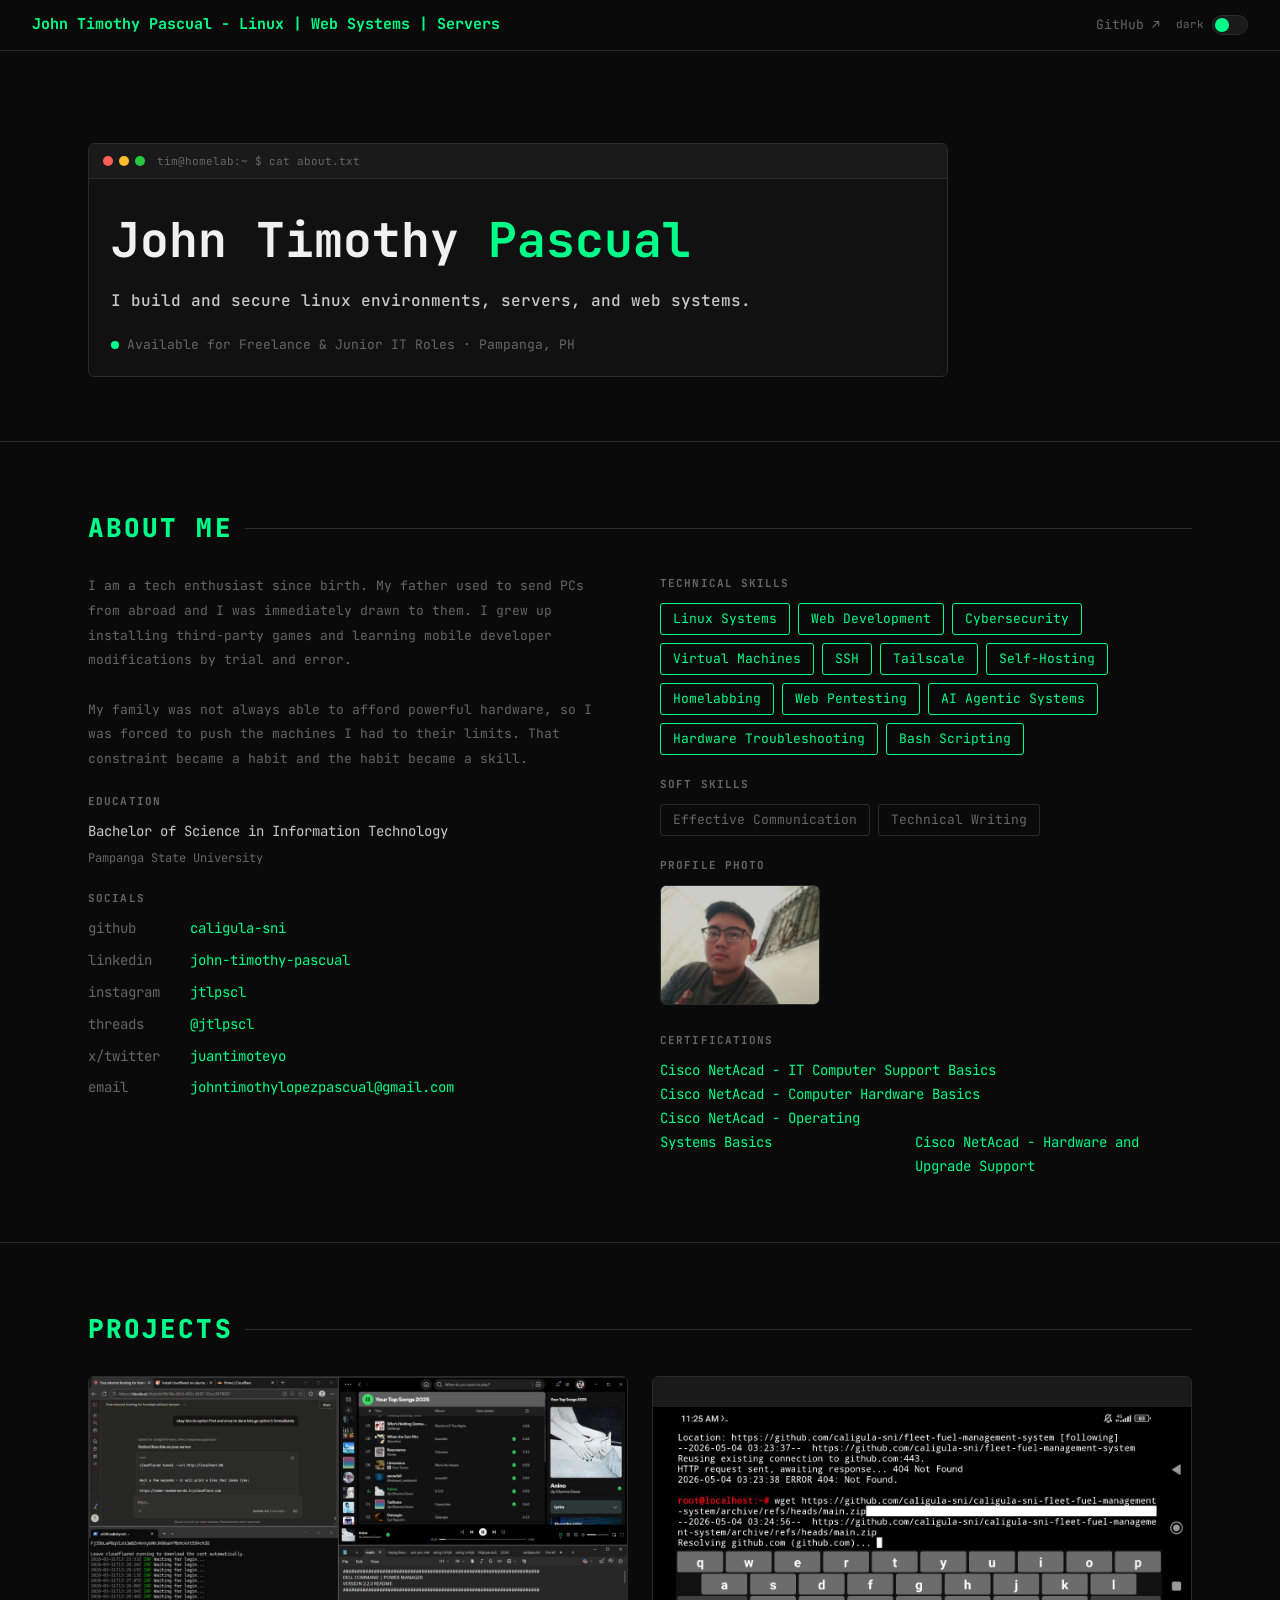
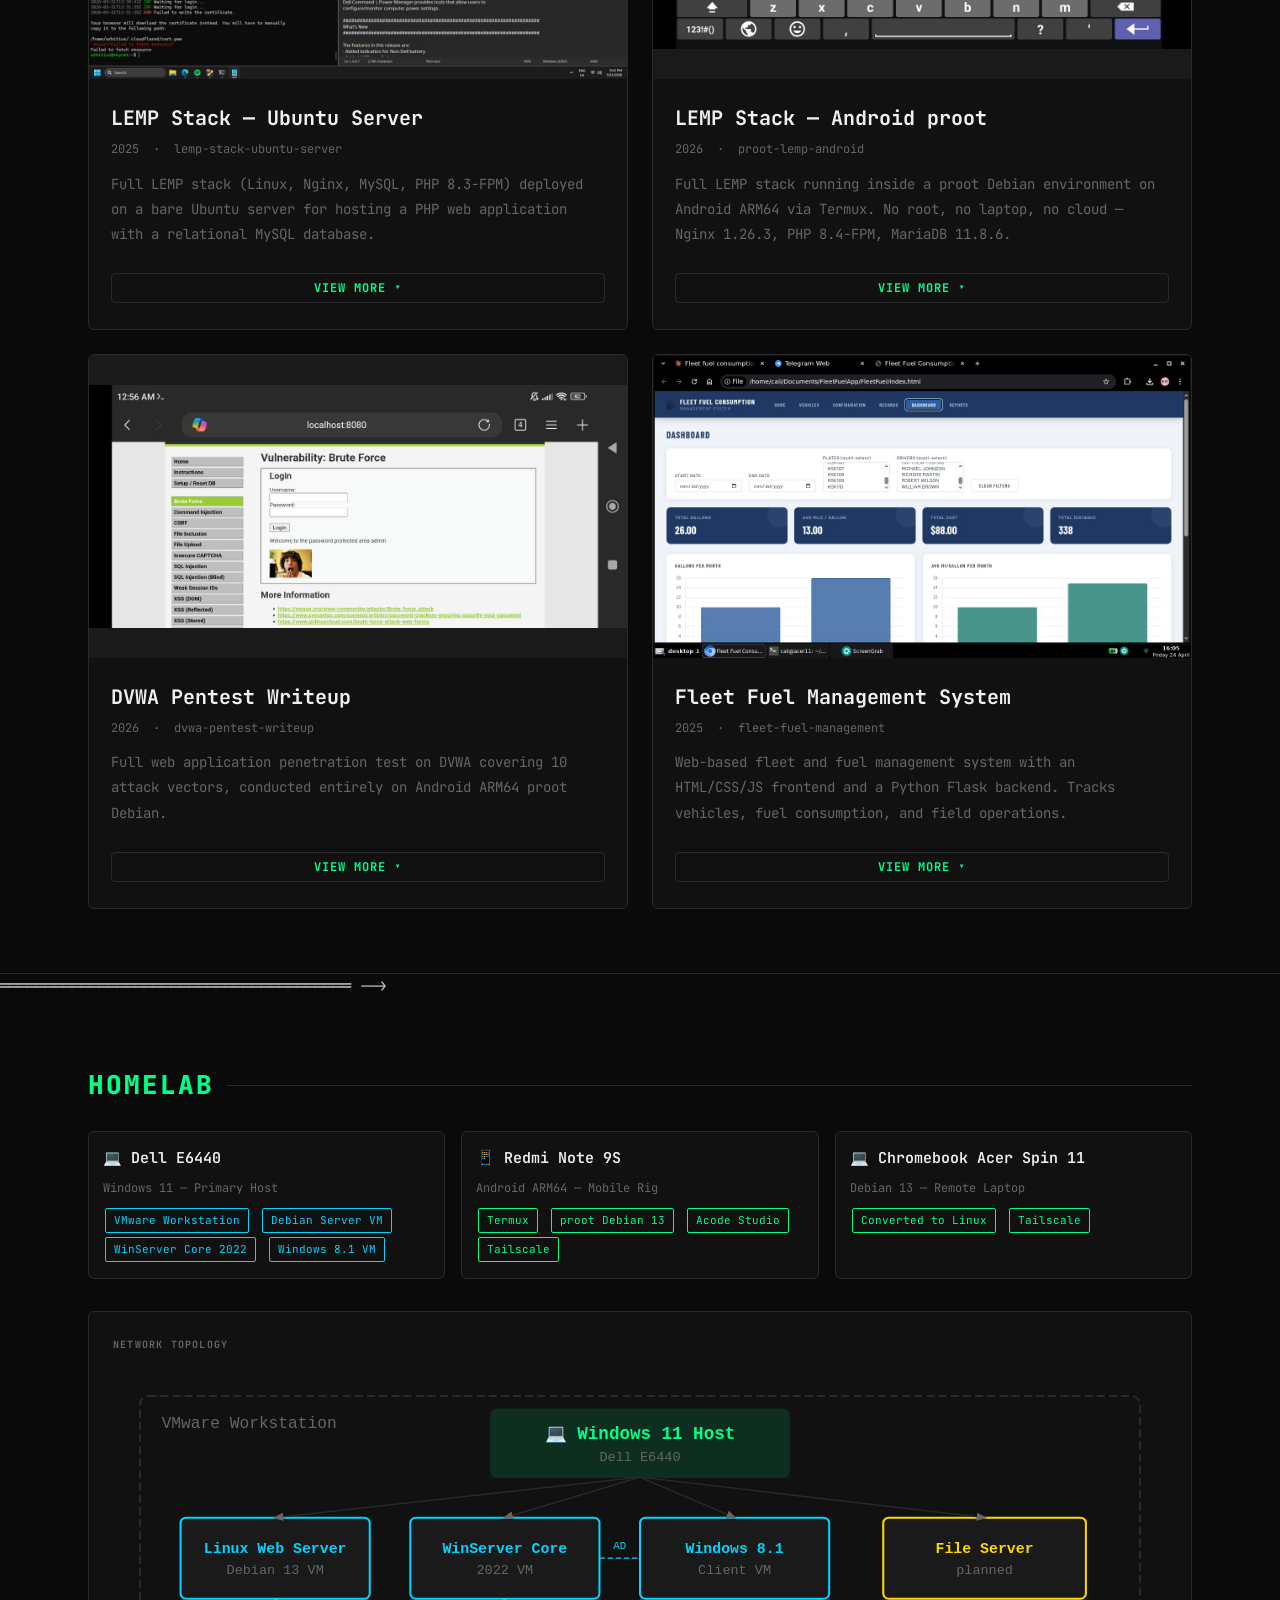
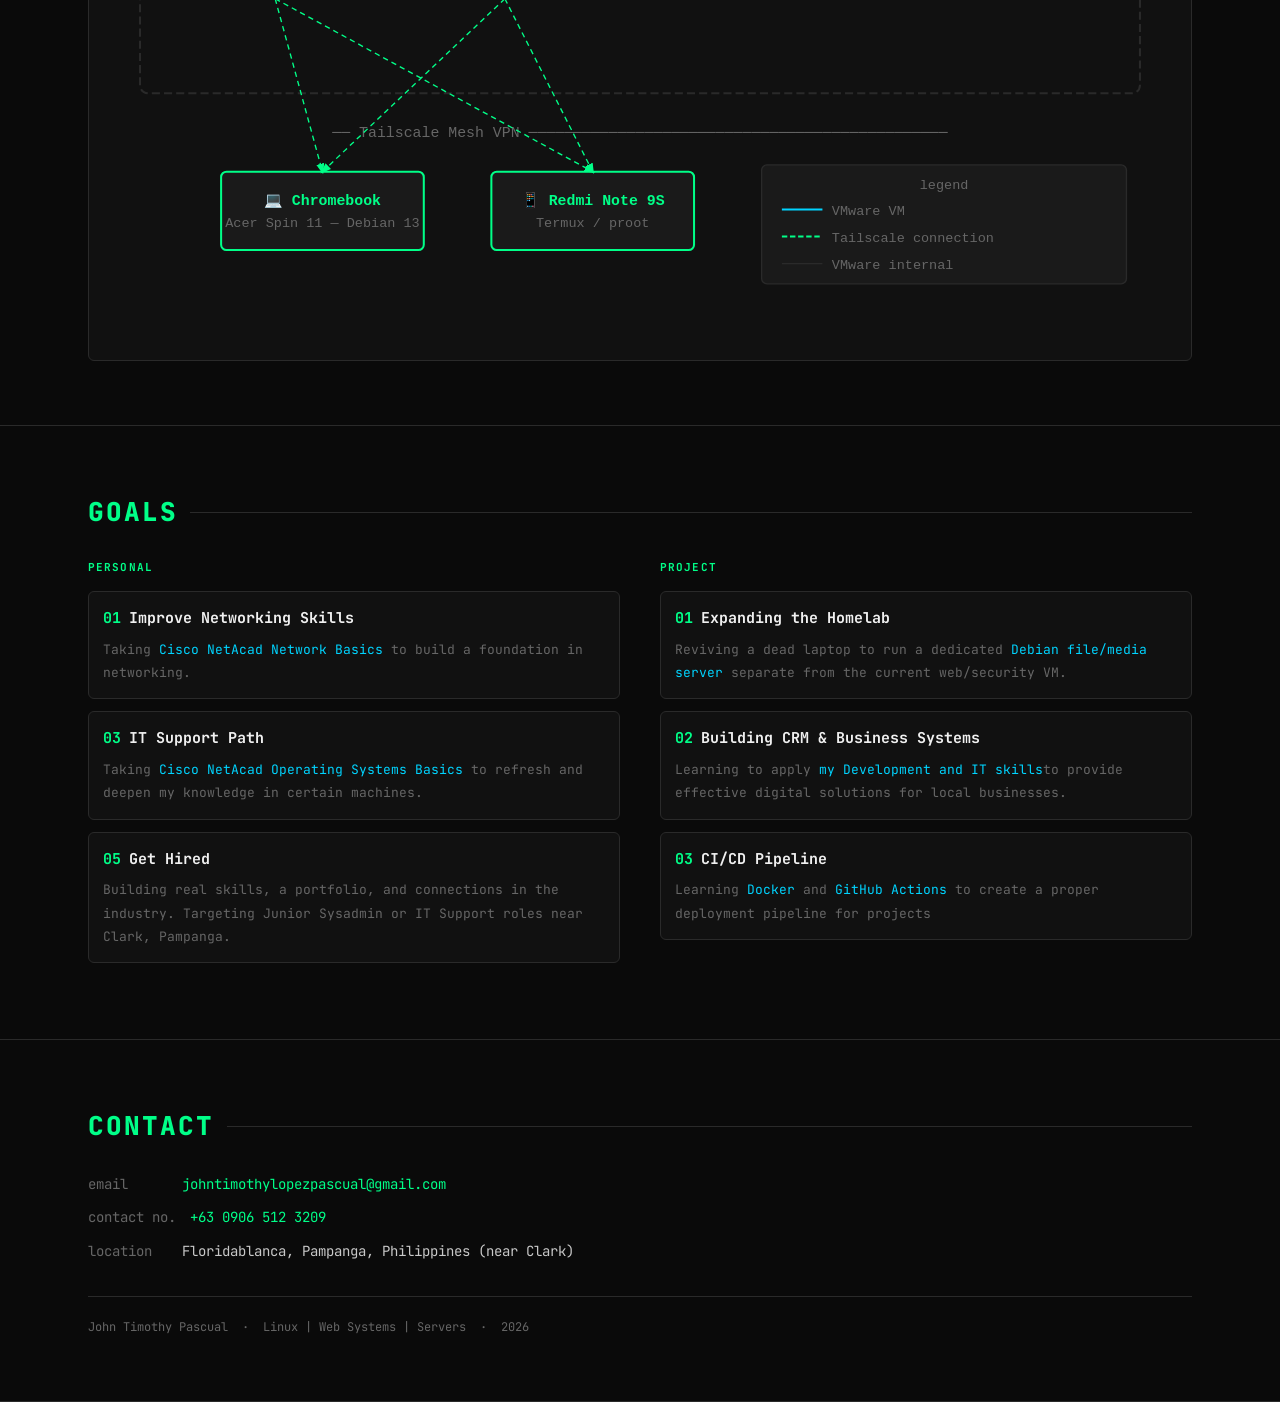
==== index.html @ ec2fa286 "addes break line on certs" ====
<!DOCTYPE html>
<html lang="en">
<head>
  <meta charset="UTF-8">
  <meta name="viewport" content="width=device-width, initial-scale=1.0">
  <title>John Timothy Pascual - Linux | Web Systems | Servers</title>
  <link rel="stylesheet" href="assets/css/style.css">
  <style>
    .project-details { max-height: 0; overflow: hidden; opacity: 0; transition: max-height 0.35s ease, opacity 0.25s ease, margin-top 0.35s ease; }
    .project-card.expanded .project-details { max-height: 3000px; opacity: 1; margin-top: 4px; }
    .project-toggle {
      background: none; cursor: pointer; font-family: inherit;
      font-size: 12px; font-weight: 700; text-transform: uppercase; letter-spacing: 0.08em;
      color: var(--accent); border: 1px solid var(--border); border-radius: 4px;
      padding: 6px 12px; margin: 10px 0 4px 0;
    }
    .project-toggle:hover { border-color: var(--accent); }
  </style>
</head>
<body>

<!-- Theme Bar -->
<div class="theme-bar">
  <div class="theme-bar-title">John Timothy Pascual - Linux | Web Systems | Servers</div>
  <div style="display:flex;align-items:center;gap:16px;">
    <a href="https://github.com/caligula-sni" target="_blank" class="theme-bar-link">GitHub ↗</a>
    <div class="theme-toggle" id="theme-toggle">
      <span class="theme-toggle-label" id="theme-label">dark</span>
      <div class="toggle-switch"><div class="toggle-knob"></div></div>
    </div>
  </div>
</div>

<!-- ═══════════════════════════════════════
     HERO
═══════════════════════════════════════ -->
<section id="hero">
  <div class="container">

    <!-- ASCII Terminal Display -->
    <div class="ascii-terminal">
      <div class="ascii-bar">
        <div class="dot r"></div>
        <div class="dot y"></div>
        <div class="dot g"></div>
        <span class="ascii-bar-title">tim@homelab:~ $ cat about.txt</span>
      </div>
      <div class="ascii-body">
        <div class="hero-name">John Timothy <span>Pascual</span></div>
        <div class="hero-summary">I build and secure linux environments, servers, and web systems.</div>

        <!-- <div class="hero-badges">
          <a href="https://github.com/caligula-sni" target="_blank" class="badge">Github</a>
          <a href="https://linkedin.com/in/john-timothy-pascual-0a70b2364" target="_blank" class="badge">Linkedin</a>
          <a href="mailto:johntimothylopezpascual@gmail.com" class="badge">Gmail</a>
          <a href="https://instagram.com/jtlpscl" target="_blank" class="badge">Instagram</a>
        </div> -->
        <div class="ascii-status">
          <span class="status-dot"></span>
          <span>Available for Freelance &amp; Junior IT Roles</span>
          <span class="status-loc">· Pampanga, PH</span>
        </div>
      </div>
    </div>

  </div>
</section>

<!-- ═══════════════════════════════════════
     ABOUT
═══════════════════════════════════════ -->
<section id="about">
  <div class="container">
    <div class="section-label">about me</div>

    <div class="two-col">
      <div>
        <div style="font-size:13px;color:var(--text-dim);line-height:1.9;margin-bottom:20px;">
          I am a tech enthusiast since birth. My father used to send PCs from abroad and I was immediately drawn to them. I grew up installing third-party games and learning mobile developer modifications by trial and error.
          <br><br>
          My family was not always able to afford powerful hardware, so I was forced to push the machines I had to their limits. That constraint became a habit and the habit became a skill.
        </div>

        <div style="font-size:11px;color:var(--text-dim);text-transform:uppercase;letter-spacing:0.1em;margin-bottom:10px;font-weight:700;">education</div>
        <div style="font-size:14px;color:var(--text);margin-bottom:4px;">Bachelor of Science in Information Technology</div>
        <div style="font-size:12px;color:var(--text-dim);">Pampanga State University</div>

        <div style="font-size:11px;color:var(--text-dim);text-transform:uppercase;letter-spacing:0.1em;margin:20px 0 10px;font-weight:700;">socials</div>
        <div class="social-list">
          <div class="social-row"><span class="social-key">github</span><a href="https://github.com/caligula-sni" target="_blank">caligula-sni</a></div>
          <div class="social-row"><span class="social-key">linkedin</span><a href="https://linkedin.com/in/john-timothy-pascual-0a70b2364" target="_blank">john-timothy-pascual</a></div>
          <div class="social-row"><span class="social-key">instagram</span><a href="https://instagram.com/jtlpscl" target="_blank">jtlpscl</a></div>
          <div class="social-row"><span class="social-key">threads</span><a href="https://www.threads.com/@jtlpscl" target="_blank">@jtlpscl</a></div>
          <div class="social-row"><span class="social-key">x/twitter</span><a href="https://x.com/juantimoteyo" target="_blank">juantimoteyo</a></div>
          <div class="social-row"><span class="social-key">email</span><a href="mailto:johntimothylopezpascual@gmail.com">johntimothylopezpascual@gmail.com</a></div>
        </div>
      </div>

      <div>
        <div style="font-size:11px;color:var(--text-dim);text-transform:uppercase;letter-spacing:0.1em;margin-bottom:10px;font-weight:700;">technical skills</div>
        <div class="skill-list" style="margin-bottom:20px;">
          <span class="skill-tag tech">Linux Systems</span>
          <span class="skill-tag tech">Web Development</span>
          <span class="skill-tag tech">Cybersecurity</span>
          <span class="skill-tag tech">Virtual Machines</span>
          <span class="skill-tag tech">SSH</span>
          <span class="skill-tag tech">Tailscale</span>
          <span class="skill-tag tech">Self-Hosting</span>
          <span class="skill-tag tech">Homelabbing</span>
          <span class="skill-tag tech">Web Pentesting</span>
          <span class="skill-tag tech">AI Agentic Systems</span>
          <span class="skill-tag tech">Hardware Troubleshooting</span>
          <span class="skill-tag tech">Bash Scripting</span>
        </div>

        <div style="font-size:11px;color:var(--text-dim);text-transform:uppercase;letter-spacing:0.1em;margin-bottom:10px;font-weight:700;">soft skills</div>
        <div class="skill-list">
          <span class="skill-tag">Effective Communication</span>
          <span class="skill-tag">Technical Writing</span>
        </div>

        <div style="font-size:11px;color:var(--text-dim);text-transform:uppercase;letter-spacing:0.1em;margin:20px 0 10px;font-weight:700;">profile photo</div>
        <img src="assets/img/picofme.jpg" alt="Tim" style="width:160px;height:auto;border-radius:6px;border:1px solid var(--border);display:block;"> <br>

        <div style="font-size:11px;color:var(--text-dim);text-transform:uppercase;letter-spacing:0.1em;margin-bottom:10px;font-weight:700;">certifications</div>
<div class="social-row"><a href="https://www.credly.com/badges/137b9390-769f-4ad5-88f7-cb4c228e1abf/public_url" target="_blank">Cisco NetAcad - IT Computer Support Basics</a></div>
<div class="social-row"><a href="https://www.credly.com/badges/00ac9e4a-68af-4328-b904-088846c8f78a" target="_blank">Cisco NetAcad - Computer Hardware Basics</a></div>
<div class="social-row"><a href="https://www.credly.com/badges/4f3239a1-99ec-4b88-9e2e-a7c218c4b2c5/public_url" target="_blank">Cisco NetAcad - Operating Systems Basics</a><div/>  <br>
<div class="social-row"><a href="https://www.credly.com/badges/23156e38-650f-4c7b-b5d3-7e821b2edc82/public_url" target="_blank">Cisco NetAcad - Hardware and Upgrade Support</a><div/>


      </div>

      

    </div>
  </div>
</section>



<!-- ═══════════════════════════════════════
     PROJECTS
═══════════════════════════════════════ -->
<section id="projects">
  <div class="container">
    <div class="section-label">projects</div>
    <div class="project-grid">

    <!-- LEMP Ubuntu -->
    <div class="project-card">
      <img src="assets/img/lempstack.jpg" alt="LEMP Stack Ubuntu" class="project-img">
      <div class="project-body">
        <div class="project-name">LEMP Stack — Ubuntu Server</div>
        <div class="project-date">2025 &nbsp;·&nbsp; lemp-stack-ubuntu-server</div>
        <div class="project-purpose">Full LEMP stack (Linux, Nginx, MySQL, PHP 8.3-FPM) deployed on a bare Ubuntu server for hosting a PHP web application with a relational MySQL database.</div>
        <button class="project-toggle" onclick="toggleProject(this)">View More ▾</button>
        <div class="project-details">
        <div class="proj-section">Stack</div>
        <table class="proj-table">
          <tr><th>Component</th><th>Technology</th></tr>
          <tr><td>Web Server</td><td style="color:var(--cyan)">Nginx</td></tr>
          <tr><td>Backend</td><td style="color:var(--cyan)">PHP 8.3-FPM</td></tr>
          <tr><td>Database</td><td style="color:var(--cyan)">MySQL</td></tr>
          <tr><td>OS</td><td style="color:var(--cyan)">Ubuntu Server</td></tr>
        </table>
        <div class="proj-section">Architecture</div>
        <pre class="proj-pre">Ubuntu Server
├── Nginx :80
│   └── PHP 8.3-FPM
│       └── PHP Web App → MySQL (dbfarm2)
└── SSH Access (key-based)</pre>
        <div class="proj-section">How It Works</div>
        <div class="proj-text">Nginx receives browser requests and forwards .php files to PHP-FPM for processing. PHP-FPM communicates with MySQL to fetch or store data. fix_permissions.sh sets correct ownership to www-data. db_import.sh creates the schema.</div>
        <div class="proj-section">Errors Encountered</div>
        <div class="proj-error"><span style="color:var(--red)">502 Bad Gateway</span> — PHP-FPM was not running. Verified socket path matched installed PHP version.</div>
        <div class="proj-error"><span style="color:var(--red)">MySQL Access Denied</span> — Recreated user with correct credentials and re-granted privileges.</div>
        <div class="proj-section">Takeaways</div>
        <ul class="proj-list">
          <li>Nginx + PHP-FPM is faster and more memory-efficient than Apache + mod_php</li>
          <li>Always run mysql_secure_installation before exposing a server</li>
          <li>Web root permissions must be set to www-data to avoid 403 errors</li>
        </ul>
        </div>
      </div>
    </div>

    <!-- proot LEMP -->
    <div class="project-card">
      <img src="assets/img/proot.jpg" alt="proot LEMP Android" class="project-img">
      <div class="project-body">
        <div class="project-name">LEMP Stack — Android proot</div>
        <div class="project-date">2026 &nbsp;·&nbsp; proot-lemp-android</div>
        <div class="project-purpose">Full LEMP stack running inside a proot Debian environment on Android ARM64 via Termux. No root, no laptop, no cloud — Nginx 1.26.3, PHP 8.4-FPM, MariaDB 11.8.6.</div>
        <button class="project-toggle" onclick="toggleProject(this)">View More ▾</button>
        <div class="project-details">
        <div class="proj-section">Stack</div>
        <table class="proj-table">
          <tr><th>Component</th><th>Technology</th></tr>
          <tr><td>Web Server</td><td style="color:var(--cyan)">Nginx 1.26.3 (port 8080)</td></tr>
          <tr><td>Backend</td><td style="color:var(--cyan)">PHP 8.4-FPM</td></tr>
          <tr><td>Database</td><td style="color:var(--cyan)">MariaDB 11.8.6</td></tr>
          <tr><td>OS</td><td style="color:var(--cyan)">Debian 13 (proot)</td></tr>
          <tr><td>Platform</td><td style="color:var(--cyan)">Android ARM64</td></tr>
        </table>
        <div class="proj-section">Architecture</div>
        <pre class="proj-pre">Android Phone → Termux → proot Debian
  ├── Nginx :8080
  │   └── PHP 8.4-FPM → Farm Management System
  │       └── MariaDB → dbfarm2
  └── Acode Editor (via symlink)</pre>
        <div class="proj-section">How It Works</div>
        <div class="proj-text">proot creates an isolated Debian environment inside Termux. Services are started manually — no systemd in proot. Nginx runs on port 8080 since proot cannot bind privileged ports. Acode editor accesses files via a symlink bridging proot to Termux storage.</div>
        <div class="proj-section">Errors Encountered</div>
        <div class="proj-error"><span style="color:var(--red)">Port 80 Permission Denied</span> — Changed Nginx to listen on port 8080.</div>
        <div class="proj-error"><span style="color:var(--red)">ping binary missing</span> — Installed iputils-ping and set SUID bit for www-data.</div>
        <div class="proj-section">Takeaways</div>
        <ul class="proj-list">
          <li>A modern Android phone is capable of running a full production-style web stack</li>
          <li>proot limitations are all workable with small configuration adjustments</li>
          <li>Symlinks bridge proot filesystem to Termux for seamless mobile editing</li>
        </ul>
        </div>
      </div>
    </div>

    <!-- DVWA Pentest -->
    <div class="project-card">
      <img src="assets/img/dvwa.jpg" alt="DVWA Pentest" class="project-img">
      <div class="project-body">
        <div class="project-name">DVWA Pentest Writeup</div>
        <div class="project-date">2026 &nbsp;·&nbsp; dvwa-pentest-writeup</div>
        <div class="project-purpose">Full web application penetration test on DVWA covering 10 attack vectors, conducted entirely on Android ARM64 proot Debian.</div>
        <button class="project-toggle" onclick="toggleProject(this)">View More ▾</button>
        <div class="project-details">
        <div class="proj-section">Attack Chain</div>
        <pre class="proj-pre">01 SQL Injection       → full database dump
02 Hash Cracking       → all passwords recovered (hashcat + rockyou)
03 XSS Reflected       → session cookie stolen
04 XSS Stored          → persistent cookie theft on all visitors
05 XSS DOM             → client-side execution, bypasses WAF
06 Brute Force         → valid credentials found (curl loop)
07 Command Injection   → RCE via web shell deployment
08 File Upload         → RCE via shell.php
09 CSRF                → account takeover via GET request
10 Blind SQL Injection → database enumeration character by character</pre>
        <div class="proj-section">Tools</div>
        <table class="proj-table">
          <tr><th>Tool</th><th>Purpose</th></tr>
          <tr><td>hashcat</td><td style="color:var(--cyan)">MD5 hash cracking</td></tr>
          <tr><td>curl loop</td><td style="color:var(--cyan)">Brute force (Hydra ARM bug workaround)</td></tr>
          <tr><td>mitmproxy</td><td style="color:var(--cyan)">HTTP traffic interception</td></tr>
          <tr><td>shell.php</td><td style="color:var(--cyan)">Web shell for RCE</td></tr>
        </table>
        <div class="proj-section">Takeaways</div>
        <ul class="proj-list">
          <li>DOM XSS is the hardest to detect — payload never reaches the server</li>
          <li>Stored XSS is the most dangerous — one payload affects all visitors indefinitely</li>
          <li>Command injection + file upload both lead to full RCE through different paths</li>
        </ul>
        </div>
      </div>
    </div>

    <!-- Gemini Agent 
    <div class="project-card">
      <img src="assets/img/gemini.jpg" alt="Gemini AI Agent" class="project-img">
      <div class="project-body">
        <div class="project-name">Termux Gemini AI Agent</div>
        <div class="project-date">2026 &nbsp;·&nbsp; termux-gemini-ai-agent</div>
        <div class="project-purpose">CLI-based agentic AI system powered by Gemini API running in Termux. Executes terminal commands, automates Git workflows, and controls remote machines via SSH from Android.</div>
        <button class="project-toggle" onclick="toggleProject(this)">View More ▾</button>
        <div class="project-details">
        <div class="proj-section">Stack</div>
        <table class="proj-table">
          <tr><th>Component</th><th>Technology</th></tr>
          <tr><td>AI Engine</td><td style="color:var(--cyan)">Gemini API</td></tr>
          <tr><td>Runtime</td><td style="color:var(--cyan)">Python 3 on Termux</td></tr>
          <tr><td>Platform</td><td style="color:var(--cyan)">Android ARM64</td></tr>
        </table>
        <div class="proj-section">Architecture</div>
        <pre class="proj-pre">Termux → main.py (agent loop)
  ├── Gemini API (reasoning)
  ├── executor.sh (safe command runner)
  ├── agents/gitmaster.md
  ├── agents/sysmaster.md
  └── memory.json</pre>
        <div class="proj-section">Takeaways</div>
        <ul class="proj-list">
          <li>Agentic AI acts — it doesn't just answer</li>
          <li>Safety filtering and confirmation prompts are essential before autonomous execution</li>
          <li>tmux + Termux:Boot solves the Android background process limitation</li>
        </ul>
        </div>
      </div>
    </div> -->

    <!-- Fleet Fuel -->
    <div class="project-card">
      <img src="assets/img/fleetfuel.jpg" alt="Fleet Fuel Management" class="project-img">
      <div class="project-body">
        <div class="project-name">Fleet Fuel Management System</div>
        <div class="project-date">2025 &nbsp;·&nbsp; fleet-fuel-management</div>
        <div class="project-purpose">Web-based fleet and fuel management system with an HTML/CSS/JS frontend and a Python Flask backend. Tracks vehicles, fuel consumption, and field operations.</div>
        <button class="project-toggle" onclick="toggleProject(this)">View More ▾</button>
        <div class="project-details">
        <div class="proj-section">Stack</div>
        <table class="proj-table">
          <tr><th>Component</th><th>Technology</th></tr>
          <tr><td>Frontend</td><td style="color:var(--cyan)">HTML / CSS / JavaScript</td></tr>
          <tr><td>Backend</td><td style="color:var(--cyan)">Python Flask</td></tr>
          <tr><td>Runtime</td><td style="color:var(--cyan)">proot Debian / Termux</td></tr>
        </table>
        <div class="proj-section">Takeaways</div>
        <ul class="proj-list">
          <li>Flask is a practical lightweight backend for small management systems</li>
          <li>Python + JS is a fast stack for internal tools and dashboards</li>
        </ul>
        </div>
      </div>
    </div>

    </div><!-- end project-grid -->
  </div>
</section>
═══════════════════════════════════════ -->
<!-- <section id="problems">
  <div class="container">
    <div class="section-label">problems i solved</div>
    <div class="problem-grid">
    <div class="problem-item">
      <div class="problem-title">Running a full web server on an Android phone</div>
      <div class="problem-desc">No laptop, no cloud, no root access. Set up a complete LEMP stack inside proot Debian on Termux and Nginx on port 8080, PHP 8.4-FPM, MariaDB — with service management scripts and live editing via Acode SFTP.</div>
    </div>
    <div class="problem-item">
      <div class="problem-title">Self-hosting behind CGNAT with no public IP</div>
      <div class="problem-desc">ISP used Carrier-Grade NAT and  port forwarding on the router had no effect. Solved by setting up a Cloudflare Tunnel, achieving permanent public HTTPS with zero open ports and zero cost.</div>
    </div>
    <div class="problem-item">
      <div class="problem-title">Full web application pentest on mobile ARM64</div>
      <div class="problem-desc">Completed all 10 DVWA attack modules on Android ARM64. When Hydra's http-get-form broke on ARM, replaced it with a curl-based bash loop that achieved the same result.</div>
    </div>
    <div class="problem-item">
      <div class="problem-title">Remote development workflow without a workstation</div>
      <div class="problem-desc">Combined SSH, SSHFS, Tailscale, and Acode SFTP to edit files on a remote Debian server from a phone — the same workflow a developer would use from a full laptop setup.</div>
    </div>
    </div>
  </div>
</section> 

 ═══════════════════════════════════════
     HOMELAB
═══════════════════════════════════════ -->


<section id="homelab">
  <div class="container">
    <div class="section-label">homelab</div>

    <div class="env-grid">
      <div class="env-card">
        <div class="env-card-title">💻 Dell E6440</div>
        <div class="env-sub">Windows 11 — Primary Host</div>
        <span class="env-tag vm">VMware Workstation</span>
        <span class="env-tag vm">Debian Server VM</span>
        <span class="env-tag vm">WinServer Core 2022</span>
        <span class="env-tag vm">Windows 8.1 VM</span>
      </div>
      <div class="env-card">
        <div class="env-card-title">📱 Redmi Note 9S</div>
        <div class="env-sub">Android ARM64 — Mobile Rig</div>
        <span class="env-tag mob">Termux</span>
        <span class="env-tag mob">proot Debian 13</span>
        <span class="env-tag mob">Acode Studio</span>
        <span class="env-tag mob">Tailscale</span>
      </div>
      <div class="env-card">
        <div class="env-card-title">💻 Chromebook Acer Spin 11</div>
        <div class="env-sub">Debian 13 — Remote Laptop</div>
        <span class="env-tag mob">Converted to Linux</span>
        <span class="env-tag mob">Tailscale</span>
      </div>
    </div>

    <!-- SVG Topology -->
    <div class="topology-wrap">
      <div style="font-size:10px;color:var(--text-dim);text-transform:uppercase;letter-spacing:0.12em;margin-bottom:16px;font-weight:700;">network topology</div>
      <svg viewBox="0 0 780 420" xmlns="http://www.w3.org/2000/svg" style="width:100%;height:auto;display:block;">
        <defs>
          <marker id="arr" markerWidth="8" markerHeight="8" refX="6" refY="3" orient="auto">
            <path d="M0,0 L0,6 L8,3 z" fill="var(--text-dim)"/>
          </marker>
          <marker id="arr-a" markerWidth="8" markerHeight="8" refX="6" refY="3" orient="auto">
            <path d="M0,0 L0,6 L8,3 z" fill="var(--accent)"/>
          </marker>
        </defs>
        <!-- VMware container -->
        <rect x="20" y="20" width="740" height="220" rx="6" fill="none" stroke="var(--border)" stroke-width="1.5" stroke-dasharray="6,3"/>
        <text x="36" y="44" font-family="monospace" font-size="12" fill="var(--text-dim)">VMware Workstation</text>
        <!-- Host -->
        <rect x="280" y="30" width="220" height="50" rx="4" fill="var(--accent)" opacity="0.12" stroke="var(--accent)" stroke-width="1.5"/>
        <text x="390" y="52" font-family="monospace" font-size="13" font-weight="bold" fill="var(--accent)" text-anchor="middle">💻 Windows 11 Host</text>
        <text x="390" y="68" font-family="monospace" font-size="10" fill="var(--text-dim)" text-anchor="middle">Dell E6440</text>
        <!-- VMs -->
        <rect x="50" y="110" width="140" height="60" rx="4" fill="var(--bg3)" stroke="var(--cyan)" stroke-width="1.5"/>
        <text x="120" y="136" font-family="monospace" font-size="11" font-weight="bold" fill="var(--cyan)" text-anchor="middle">Linux Web Server</text>
        <text x="120" y="152" font-family="monospace" font-size="10" fill="var(--text-dim)" text-anchor="middle">Debian 13 VM</text>

        <rect x="220" y="110" width="140" height="60" rx="4" fill="var(--bg3)" stroke="var(--cyan)" stroke-width="1.5"/>
        <text x="290" y="136" font-family="monospace" font-size="11" font-weight="bold" fill="var(--cyan)" text-anchor="middle">WinServer Core</text>
        <text x="290" y="152" font-family="monospace" font-size="10" fill="var(--text-dim)" text-anchor="middle">2022 VM</text>

        <rect x="390" y="110" width="140" height="60" rx="4" fill="var(--bg3)" stroke="var(--cyan)" stroke-width="1.5"/>
        <text x="460" y="136" font-family="monospace" font-size="11" font-weight="bold" fill="var(--cyan)" text-anchor="middle">Windows 8.1</text>
        <text x="460" y="152" font-family="monospace" font-size="10" fill="var(--text-dim)" text-anchor="middle">Client VM</text>

        <rect x="570" y="110" width="150" height="60" rx="4" fill="var(--bg3)" stroke="var(--yellow)" stroke-width="1.5"/>
        <text x="645" y="136" font-family="monospace" font-size="11" font-weight="bold" fill="var(--yellow)" text-anchor="middle">File Server</text>
        <text x="645" y="152" font-family="monospace" font-size="10" fill="var(--text-dim)" text-anchor="middle">planned</text>

        <!-- Host to VMs -->
        <line x1="390" y1="80" x2="120" y2="110" stroke="var(--border)" stroke-width="1" marker-end="url(#arr)"/>
        <line x1="390" y1="80" x2="290" y2="110" stroke="var(--border)" stroke-width="1" marker-end="url(#arr)"/>
        <line x1="390" y1="80" x2="460" y2="110" stroke="var(--border)" stroke-width="1" marker-end="url(#arr)"/>
        <line x1="390" y1="80" x2="645" y2="110" stroke="var(--border)" stroke-width="1" marker-end="url(#arr)"/>
        <!-- AD -->
        <line x1="360" y1="140" x2="390" y2="140" stroke="var(--cyan)" stroke-width="1" stroke-dasharray="4,2"/>
        <text x="375" y="133" font-family="monospace" font-size="8" fill="var(--cyan)" text-anchor="middle">AD</text>

        <!-- Tailscale label -->
        <text x="390" y="272" font-family="monospace" font-size="11" fill="var(--text-dim)" text-anchor="middle">── Tailscale Mesh VPN ───────────────────────────────────────────────</text>

        <!-- External devices -->
        <rect x="80" y="298" width="150" height="58" rx="4" fill="var(--bg3)" stroke="var(--accent)" stroke-width="1.5"/>
        <text x="155" y="323" font-family="monospace" font-size="11" font-weight="bold" fill="var(--accent)" text-anchor="middle">💻 Chromebook</text>
        <text x="155" y="339" font-family="monospace" font-size="10" fill="var(--text-dim)" text-anchor="middle">Acer Spin 11 — Debian 13</text>

        <rect x="280" y="298" width="150" height="58" rx="4" fill="var(--bg3)" stroke="var(--accent)" stroke-width="1.5"/>
        <text x="355" y="323" font-family="monospace" font-size="11" font-weight="bold" fill="var(--accent)" text-anchor="middle">📱 Redmi Note 9S</text>
        <text x="355" y="339" font-family="monospace" font-size="10" fill="var(--text-dim)" text-anchor="middle">Termux / proot</text>

        <!-- Tailscale connections -->
        <line x1="120" y1="170" x2="155" y2="298" stroke="var(--accent)" stroke-width="1" stroke-dasharray="4,3" marker-end="url(#arr-a)"/>
        <line x1="290" y1="170" x2="155" y2="298" stroke="var(--accent)" stroke-width="1" stroke-dasharray="4,3" marker-end="url(#arr-a)"/>
        <line x1="120" y1="170" x2="355" y2="298" stroke="var(--accent)" stroke-width="1" stroke-dasharray="4,3" marker-end="url(#arr-a)"/>
        <line x1="290" y1="170" x2="355" y2="298" stroke="var(--accent)" stroke-width="1" stroke-dasharray="4,3" marker-end="url(#arr-a)"/>

        <!-- Legend -->
        <rect x="480" y="293" width="270" height="88" rx="4" fill="var(--bg3)" stroke="var(--border)" stroke-width="1"/>
        <text x="615" y="311" font-family="monospace" font-size="10" fill="var(--text-dim)" text-anchor="middle">legend</text>
        <line x1="495" y1="326" x2="525" y2="326" stroke="var(--cyan)" stroke-width="1.5"/>
        <text x="532" y="330" font-family="monospace" font-size="10" fill="var(--text-dim)">VMware VM</text>
        <line x1="495" y1="346" x2="525" y2="346" stroke="var(--accent)" stroke-width="1.5" stroke-dasharray="4,2"/>
        <text x="532" y="350" font-family="monospace" font-size="10" fill="var(--text-dim)">Tailscale connection</text>
        <line x1="495" y1="366" x2="525" y2="366" stroke="var(--border)" stroke-width="1"/>
        <text x="532" y="370" font-family="monospace" font-size="10" fill="var(--text-dim)">VMware internal</text>
      </svg>
    </div>
  </div>
</section>

<!-- ═══════════════════════════════════════
     GOALS
═══════════════════════════════════════ -->
<section id="goals">
  <div class="container">
    <div class="section-label">goals</div>
    <div class="two-col">
      <div>
        <div style="font-size:11px;color:var(--accent);text-transform:uppercase;letter-spacing:0.1em;font-weight:700;margin-bottom:14px;">personal</div>
        <div class="goal-item">
          <div class="goal-title"><span>01</span>Improve Networking Skills</div>
          <div class="goal-action">Taking <span>Cisco NetAcad Network Basics</span> to build a foundation in networking.
          </div>
        </div>

        <!-- <div class="goal-item">
          <div class="goal-title"><span>02</span>Learn Active Directory</div>
          <div class="goal-action">Set up <span>Windows Server Core 2022</span> and <span>Windows 8.1</span> VMs for hands-on AD administration practice.</div>
        </div> -->
        <!-- <div class="goal-item">
          <div class="goal-title"><span>03</span>Deepen Cybersecurity Skills</div>
          <div class="goal-action">Studying: <span>Cisco NetAcad</span> and <span>PortSwigger Web Academy</span>.</div>
        </div> -->

        <div class="goal-item">
          <div class="goal-title"><span>03</span>IT Support Path</div>
          <div class="goal-action">Taking <span>Cisco NetAcad Operating Systems Basics</span> to refresh and deepen my
          knowledge in certain machines.</div>
        </div>
        <div class="goal-item">
          <div class="goal-title"><span>05</span>Get Hired</div>
          <div class="goal-action">Building real skills, a portfolio, and connections in the industry. Targeting Junior Sysadmin or IT Support roles near Clark, Pampanga.</div>
        </div>
      </div>
      <div>
        <div style="font-size:11px;color:var(--accent);text-transform:uppercase;letter-spacing:0.1em;font-weight:700;margin-bottom:14px;">project</div>
        <div class="goal-item">
          <div class="goal-title"><span>01</span>Expanding the Homelab</div>
          <div class="goal-action">Reviving a dead laptop to run a dedicated <span>Debian file/media server</span> separate from the current web/security VM.</div>
        </div>
        <div class="goal-item">
          <div class="goal-title"><span>02</span>Building CRM & Business Systems</div>
          <div class="goal-action">Learning to apply <span>my Development and IT skills</span>to provide 
            effective digital solutions for local businesses. </div>
        </div>
        <div class="goal-item">
          <div class="goal-title"><span>03</span>CI/CD Pipeline</div>
          <div class="goal-action">Learning <span>Docker</span> and <span>GitHub Actions</span> to create a proper deployment pipeline for projects </div>
        </div>
      </div>
    </div>
  </div>
</section>

<!-- ═══════════════════════════════════════
     CONTACT
═══════════════════════════════════════ -->
<section id="contact">
  <div class="container">
    <div class="section-label">contact</div>
    <div class="contact-list">
      <div class="contact-row"><span class="contact-key">email</span><a href="mailto:johntimothylopezpascual@gmail.com">johntimothylopezpascual@gmail.com</a></div>
      <div class="contact-row"><span class="contact-key">contact no.</span><a href="https://linkedin.com/in/john-timothy-pascual-0a70b2364" target="_blank">+63 0906 512 3209</a></div>
      <!-- <div class="contact-row"><span class="contact-key">github</span><a href="https://github.com/caligula-sni" target="_blank">caligula-sni</a></div>
      <div class="contact-row"><span class="contact-key">instagram</span><a href="https://instagram.com/jtlpscl" target="_blank">jtlpscl</a></div>
      <div class="contact-row"><span class="contact-key">x/twitter</span><a href="https://x.com/juantimoteyo" target="_blank">juantimoteyo</a></div> -->
      <div class="contact-row"><span class="contact-key">location</span><span style="color:var(--text)">Floridablanca, Pampanga, Philippines (near Clark)</span></div>
    </div>
    <div style="font-size:12px;color:var(--text-dim);margin-top:32px;padding-top:20px;border-top:1px solid var(--border);">
      John Timothy Pascual &nbsp;·&nbsp; Linux | Web Systems | Servers &nbsp;·&nbsp; 2026
    </div>
  </div>
</section>

<script src="assets/js/theme.js"></script>
<script>
  function toggleProject(btn) {
    const card = btn.closest('.project-card');
    const expanded = card.classList.toggle('expanded');
    btn.textContent = expanded ? 'View Less ▴' : 'View More ▾';
  }
</script>
</body>
</html>
---- assets/css/style.css ----
@import url('https://fonts.googleapis.com/css2?family=JetBrains+Mono:wght@300;400;500;700&display=swap');

:root {
  --bg:          #0a0a0a;
  --bg2:         #111111;
  --bg3:         #1a1a1a;
  --border:      #2a2a2a;
  --accent:      #00ff88;
  --accent-dim:  #00cc6a;
  --cyan:        #00d4ff;
  --yellow:      #ffd700;
  --red:         #ff4444;
  --text:        #c8c8c8;
  --text-dim:    #666666;
  --text-bright: #f0f0f0;
  --font:        'JetBrains Mono', monospace;
}

[data-theme="light"] {
  --bg:          #f0f2f5;
  --bg2:         #ffffff;
  --bg3:         #e8eaed;
  --border:      #d0d4da;
  --accent:      #0077cc;
  --accent-dim:  #005fa3;
  --cyan:        #0066bb;
  --yellow:      #b38600;
  --red:         #cc2200;
  --text:        #2a2a2a;
  --text-dim:    #777777;
  --text-bright: #000000;
}

* { margin:0; padding:0; box-sizing:border-box; }
html { scroll-behavior:smooth; }
body {
  background:var(--bg); color:var(--text);
  font-family:var(--font); font-size:15px; line-height:1.7;
  transition:background 0.3s ease, color 0.3s ease;
}
::-webkit-scrollbar { width:6px; }
::-webkit-scrollbar-track { background:var(--bg); }
::-webkit-scrollbar-thumb { background:var(--border); border-radius:3px; }

/* Layout */
.container { max-width:1200px; margin:0 auto; padding:0 48px; }
section { padding:64px 0; border-bottom:1px solid var(--border); }
section:last-child { border-bottom:none; }

/* Theme bar */
.theme-bar {
  display:flex; justify-content:space-between; align-items:center;
  padding:12px 32px; border-bottom:1px solid var(--border);
  background:var(--bg); position:sticky; top:0; z-index:100;
  transition:background 0.3s ease;
}
.theme-bar-title { font-size:15px; font-weight:700; color:var(--accent); }
.theme-bar-link { font-size:13px; color:var(--text-dim); text-decoration:none; transition:color 0.15s ease; }
.theme-bar-link:hover { color:var(--accent); }
.theme-toggle { display:flex; align-items:center; gap:8px; cursor:pointer; user-select:none; }
.theme-toggle-label { font-size:11px; color:var(--text-dim); }
.toggle-switch { width:36px; height:20px; background:var(--bg3); border:1px solid var(--border); border-radius:10px; position:relative; transition:background 0.3s ease; }
.toggle-knob { width:14px; height:14px; background:var(--accent); border-radius:50%; position:absolute; top:2px; left:2px; transition:transform 0.3s ease; }
[data-theme="light"] .toggle-knob { transform:translateX(16px); }

/* Section label */
.section-label {
  font-size:26px; color:var(--accent); text-transform:uppercase;
  letter-spacing:0.08em; font-weight:800; margin-bottom:24px;
  display:flex; align-items:center; gap:12px;
}
.section-label::after { content:''; flex:1; height:1px; background:var(--border); }

/* ASCII terminal box */
.ascii-terminal {
  background:var(--bg2); border:1px solid var(--border);
  border-radius:6px; overflow:hidden; max-width:860px;
  margin-top:28px;
}
.ascii-bar {
  display:flex; align-items:center; gap:6px;
  padding:8px 14px; background:var(--bg3); border-bottom:1px solid var(--border);
}
.dot { width:10px; height:10px; border-radius:50%; }
.dot.r { background:#ff5f57; }
.dot.y { background:#febc2e; }
.dot.g { background:#28c840; }
.ascii-bar-title { font-size:11px; color:var(--text-dim); margin-left:6px; }
.ascii-body { padding:20px 22px; }
.ascii-art {
  font-family:var(--font); font-size:11px; color:var(--accent);
  line-height:1.45; white-space:pre; overflow-x:auto;
}
.ascii-tagline {
  display:flex; align-items:center; gap:10px; flex-wrap:wrap;
  margin-top:16px; padding-top:14px; border-top:1px solid var(--border);
}
.tl-item { font-size:15px; color:var(--text-bright); font-weight:600; }
.tl-sep { font-size:15px; color:var(--text-dim); }

.ascii-status {
  display:flex; align-items:center; gap:8px;
  margin-top:12px; font-size:13px; color:var(--text-dim);
}
.status-dot {
  width:8px; height:8px; border-radius:50%;
  background:var(--accent); display:inline-block;
  animation:pulse 2s ease-in-out infinite;
}
@keyframes pulse {
  0%, 100% { opacity:1; }
  50% { opacity:0.3; }
}
.status-loc { color:var(--text-dim); }

/* Hero */
.hero-name { font-size:48px; font-weight:700; color:var(--text-bright); margin-bottom:6px; }
.hero-name span { color:var(--accent); }
.hero-role { font-size:15px; color:var(--text-dim); margin-bottom:16px; }
.hero-summary { font-size:16px; color:var(--text); font-weight:500; margin-bottom:20px; }
.hero-badges { display:flex; gap:10px; flex-wrap:wrap; margin-bottom:32px; }
.badge { font-size:13px; padding:4px 14px; border-radius:20px; border:1px solid var(--border); color:var(--text-dim); text-decoration:none; transition:all 0.15s ease; }
.badge.available { border-color:var(--accent); color:var(--accent); }
.badge:hover { border-color:var(--accent); color:var(--accent); }

/* Two col / Three col */
.two-col { display:grid; grid-template-columns:1fr 1fr; gap:40px; }
.three-col { display:grid; grid-template-columns:1fr 1fr 1fr; gap:20px; }

/* Skills */
.skill-list { display:flex; flex-wrap:wrap; gap:8px; }
.skill-tag { font-size:13px; padding:4px 12px; border:1px solid var(--border); border-radius:3px; color:var(--text-dim); }
.skill-tag.tech { border-color:var(--accent); color:var(--accent); }

/* Socials */
.social-list { display:flex; flex-direction:column; gap:8px; }
.social-row { font-size:14px; display:flex; gap:12px; }
.social-key { color:var(--text-dim); min-width:90px; }
.social-row a { color:var(--accent); text-decoration:none; }
.social-row a:hover { text-decoration:underline; }

/* Project grid */
.project-grid { display:grid; grid-template-columns:1fr 1fr; gap:24px; }

/* Project cards */
.project-card { background:var(--bg2); border:1px solid var(--border); border-radius:6px; overflow:hidden; display:flex; flex-direction:column; transition:border-color 0.15s ease; }
.project-card:hover { border-color:var(--accent); }
.project-img { width:100%; aspect-ratio:16/9; object-fit:contain; background:var(--bg3); display:block; }
.project-body { padding:22px; flex:1; display:flex; flex-direction:column; }
.project-name { font-size:20px; font-weight:700; color:var(--text-bright); margin-bottom:4px; }
.project-date { font-size:12px; color:var(--text-dim); margin-bottom:12px; }
.project-purpose { font-size:14px; color:var(--text-dim); line-height:1.8; margin-bottom:16px; }
.proj-section { font-size:12px; color:var(--accent); text-transform:uppercase; letter-spacing:0.1em; font-weight:700; margin:16px 0 6px; }
.proj-table { width:100%; border-collapse:collapse; font-size:13px; }
.proj-table th { text-align:left; color:var(--text-dim); padding:4px 8px; border-bottom:1px solid var(--border); }
.proj-table td { padding:4px 8px; color:var(--text); }
.proj-pre { font-size:12px; color:var(--accent); background:var(--bg3); border:1px solid var(--border); padding:12px; border-radius:4px; overflow-x:auto; line-height:1.7; margin-bottom:6px; }
.proj-text { font-size:14px; color:var(--text-dim); line-height:1.8; }
.proj-error { background:var(--bg3); border-left:3px solid var(--red); padding:8px 12px; margin-bottom:6px; border-radius:0 4px 4px 0; font-size:13px; }
.proj-list { padding-left:18px; font-size:13px; line-height:2; }
.proj-list li { color:var(--text-dim); }
.proj-list li::marker { color:var(--accent); }

/* Problems */
.problem-grid { display:grid; grid-template-columns:1fr 1fr; gap:16px; }
.problem-item { background:var(--bg2); border:1px solid var(--border); border-left:3px solid var(--accent); border-radius:0 6px 6px 0; padding:14px 16px; }
.problem-title { font-size:15px; font-weight:700; color:var(--text-bright); margin-bottom:6px; }
.problem-desc { font-size:13px; color:var(--text-dim); line-height:1.8; }

/* Homelab */
.env-grid { display:grid; grid-template-columns:repeat(3,1fr); gap:16px; margin-bottom:32px; }
.env-card { background:var(--bg2); border:1px solid var(--border); border-radius:6px; padding:14px; }
.env-card-title { font-size:15px; color:var(--text-bright); font-weight:600; margin-bottom:6px; }
.env-sub { font-size:12px; color:var(--text-dim); margin-bottom:8px; }
.env-tag { display:inline-block; font-size:11px; padding:2px 8px; border:1px solid var(--border); border-radius:2px; color:var(--text-dim); margin:2px; }
.env-tag.vm { border-color:var(--cyan); color:var(--cyan); }
.env-tag.mob { border-color:var(--accent); color:var(--accent); }
.topology-wrap { background:var(--bg2); border:1px solid var(--border); border-radius:6px; padding:24px; }

/* Goals */
.goal-item { background:var(--bg2); border:1px solid var(--border); border-radius:6px; padding:14px; margin-bottom:12px; transition:border-color 0.15s ease; }
.goal-item:hover { border-color:var(--accent); }
.goal-title { font-size:15px; font-weight:700; color:var(--text-bright); margin-bottom:6px; }
.goal-title span { color:var(--accent); margin-right:8px; }
.goal-action { font-size:13px; color:var(--text-dim); line-height:1.8; }
.goal-action span { color:var(--cyan); }

/* Contact */
.contact-list { display:flex; flex-direction:column; gap:10px; }
.contact-row { display:flex; gap:14px; font-size:14px; align-items:center; }
.contact-key { color:var(--text-dim); min-width:80px; }
.contact-row a { color:var(--accent); text-decoration:none; }
.contact-row a:hover { text-decoration:underline; }

/* Responsive */

/* Responsive overrides */
@media(max-width:1024px) {
  .project-grid { grid-template-columns:1fr; }
  .problem-grid { grid-template-columns:1fr; }
  .three-col { grid-template-columns:1fr 1fr; }
  .env-grid { grid-template-columns:1fr 1fr; }
}

@media(max-width:768px) {
  .container { padding:0 16px; }
  section { padding:40px 0; }
  .two-col { grid-template-columns:1fr; gap:24px; }
  .three-col { grid-template-columns:1fr; }
  .env-grid { grid-template-columns:1fr; }
  .hero-name { font-size:32px; }
  .theme-bar { padding:12px 16px; }
  .project-grid { grid-template-columns:1fr; }
  .problem-grid { grid-template-columns:1fr; }
}
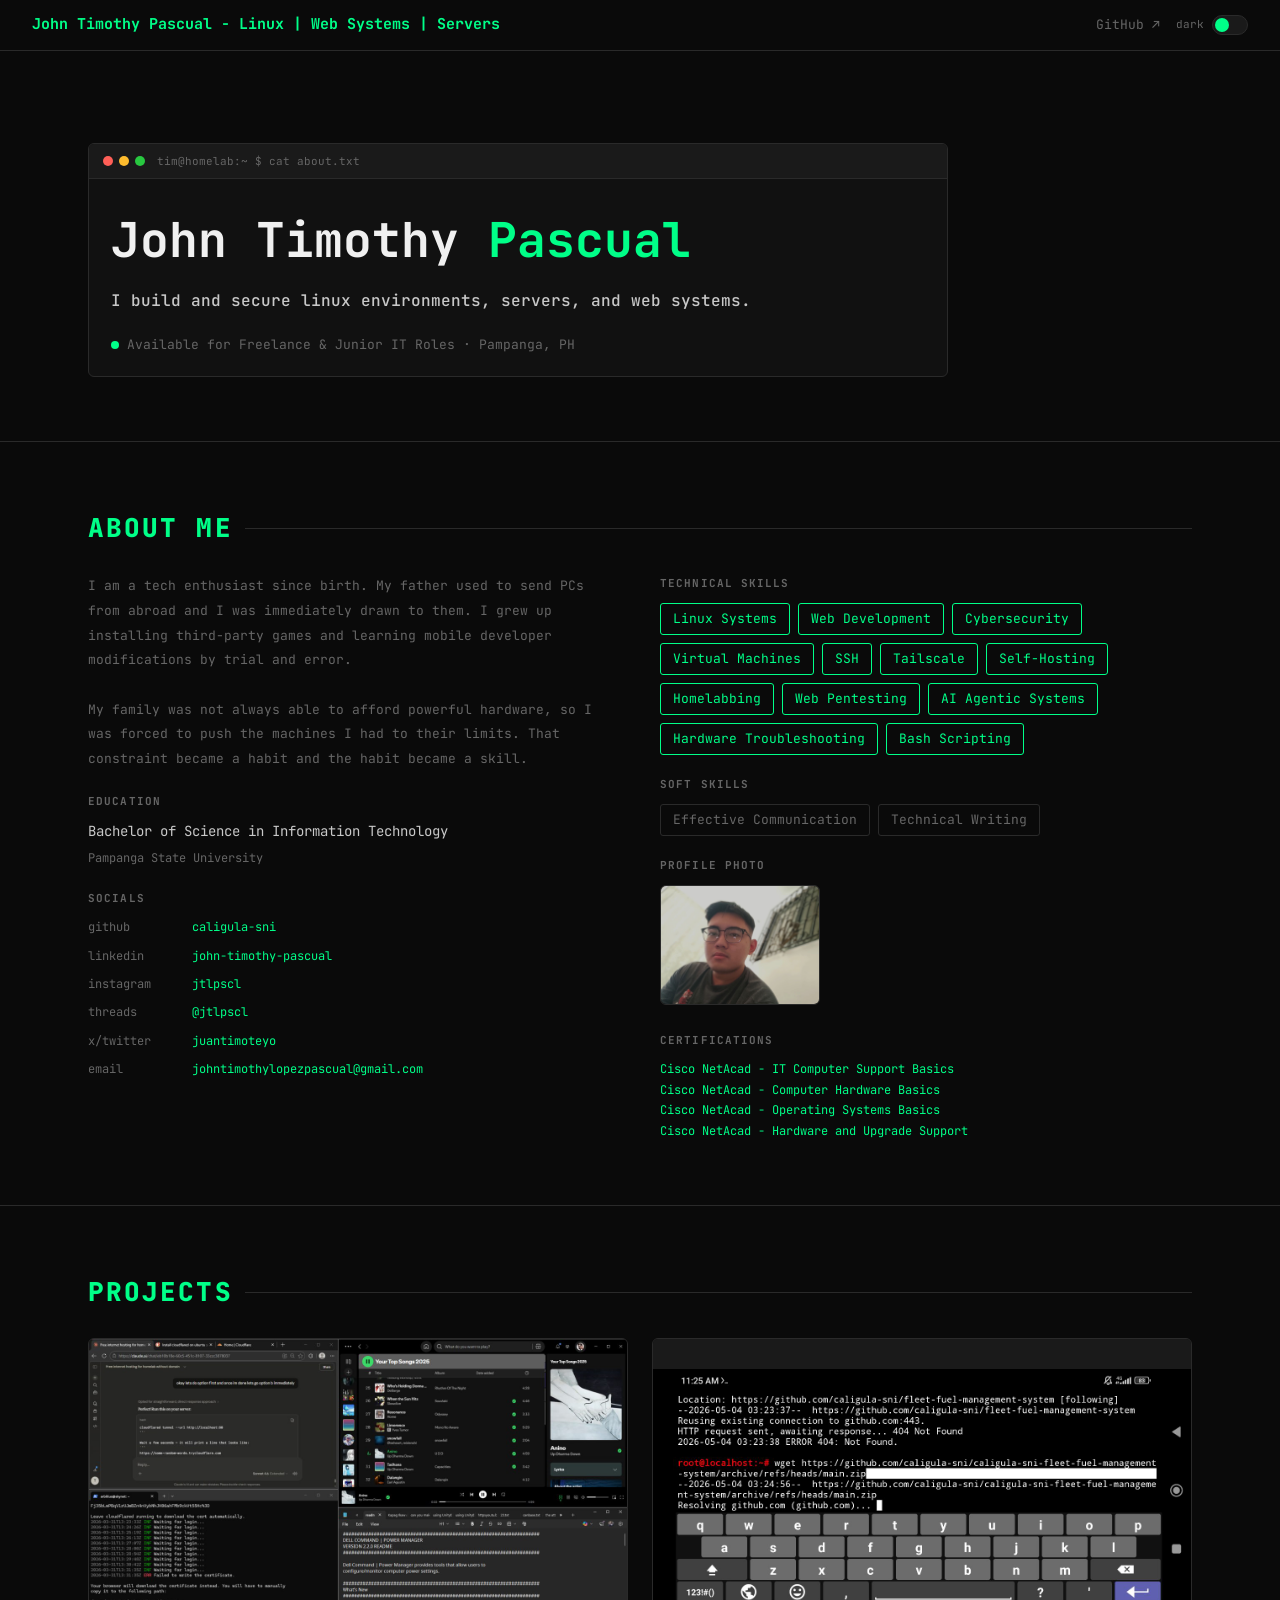
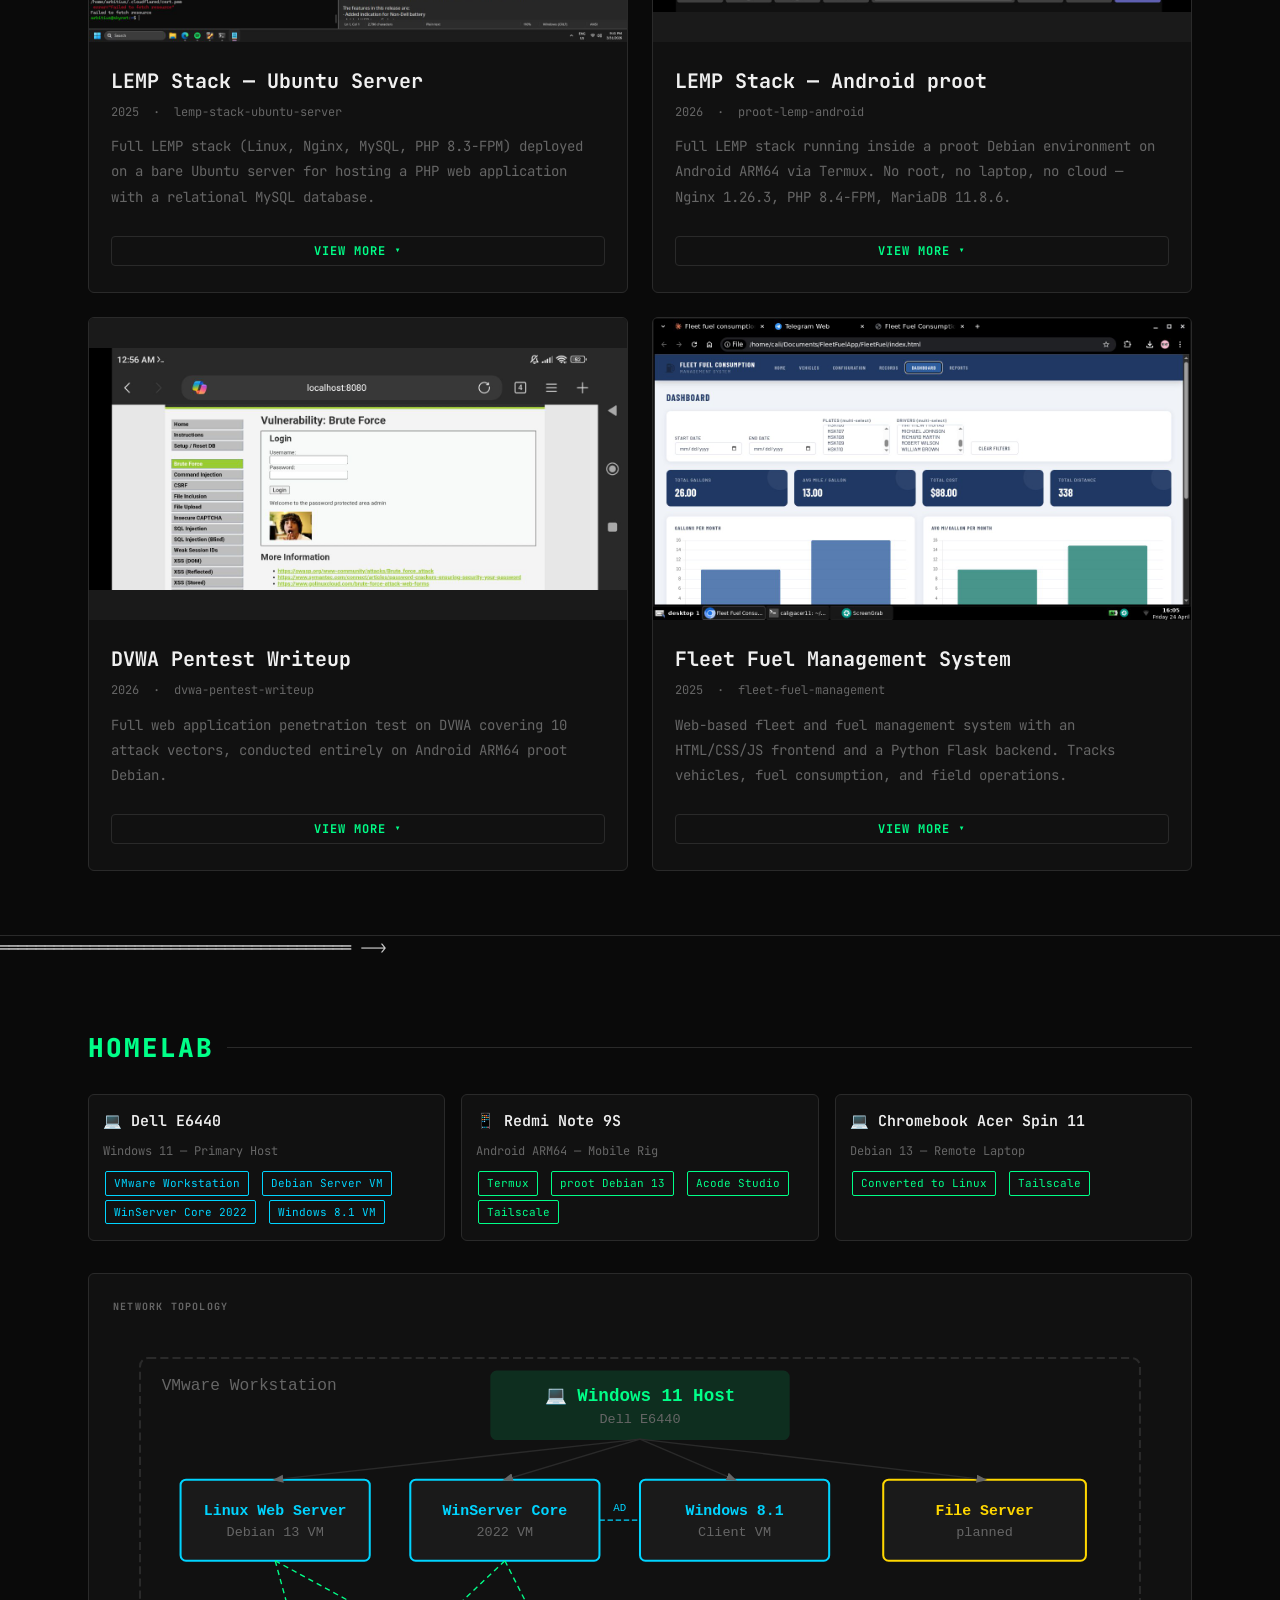
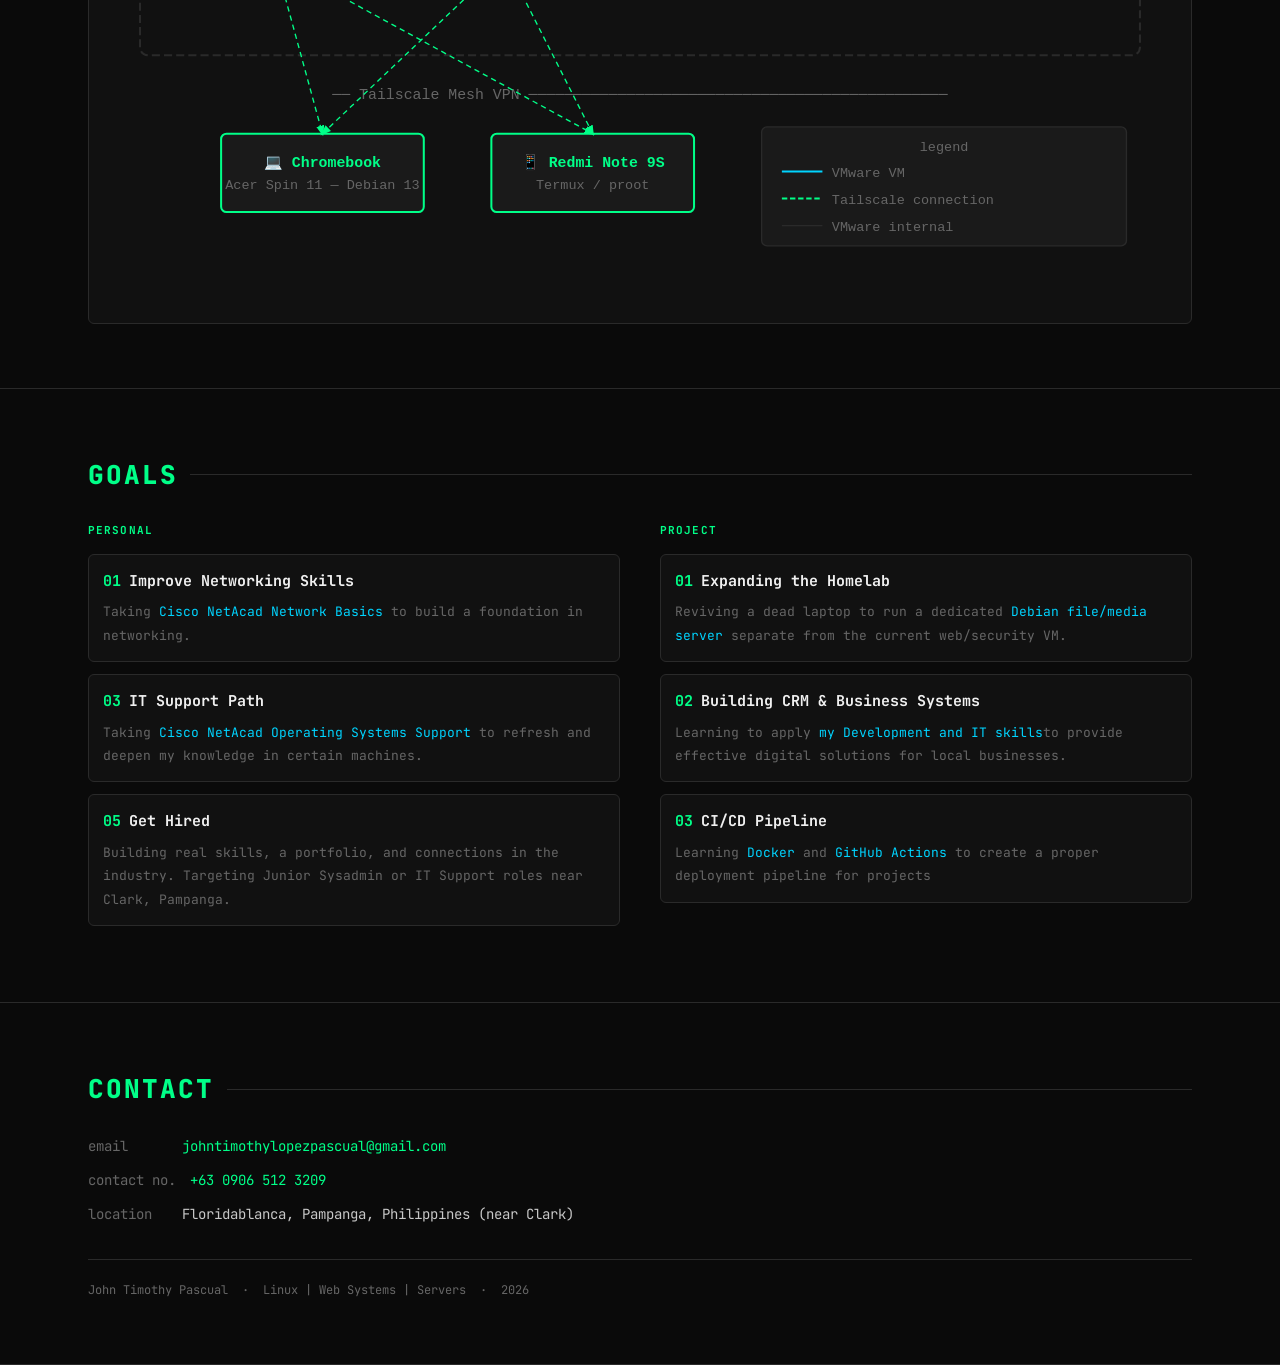
==== commit b95a4a76: "changes on certificate design and style css" ====
--- a/index.html
+++ b/index.html
@@ -123,10 +123,10 @@
         <img src="assets/img/picofme.jpg" alt="Tim" style="width:160px;height:auto;border-radius:6px;border:1px solid var(--border);display:block;"> <br>
 
         <div style="font-size:11px;color:var(--text-dim);text-transform:uppercase;letter-spacing:0.1em;margin-bottom:10px;font-weight:700;">certifications</div>
-<div class="social-row"><a href="https://www.credly.com/badges/137b9390-769f-4ad5-88f7-cb4c228e1abf/public_url" target="_blank">Cisco NetAcad - IT Computer Support Basics</a></div>
-<div class="social-row"><a href="https://www.credly.com/badges/00ac9e4a-68af-4328-b904-088846c8f78a" target="_blank">Cisco NetAcad - Computer Hardware Basics</a></div>
-<div class="social-row"><a href="https://www.credly.com/badges/4f3239a1-99ec-4b88-9e2e-a7c218c4b2c5/public_url" target="_blank">Cisco NetAcad - Operating Systems Basics</a><div/>  <br>
-<div class="social-row"><a href="https://www.credly.com/badges/23156e38-650f-4c7b-b5d3-7e821b2edc82/public_url" target="_blank">Cisco NetAcad - Hardware and Upgrade Support</a><div/>
+<div class="certs-row"><a href="https://www.credly.com/badges/137b9390-769f-4ad5-88f7-cb4c228e1abf/public_url" target="_blank">Cisco NetAcad - IT Computer Support Basics</a></div>
+<div class="certs-row"><a href="https://www.credly.com/badges/00ac9e4a-68af-4328-b904-088846c8f78a" target="_blank">Cisco NetAcad - Computer Hardware Basics</a></div>
+<div class="certs-row"><a href="https://www.credly.com/badges/4f3239a1-99ec-4b88-9e2e-a7c218c4b2c5/public_url" target="_blank">Cisco NetAcad - Operating Systems Basics</a><div/> 
+<div class="certs-row"><a href="https://www.credly.com/badges/23156e38-650f-4c7b-b5d3-7e821b2edc82/public_url" target="_blank">Cisco NetAcad - Hardware and Upgrade Support</a><div/>
 
 
       </div>
@@ -485,7 +485,7 @@
 
         <div class="goal-item">
           <div class="goal-title"><span>03</span>IT Support Path</div>
-          <div class="goal-action">Taking <span>Cisco NetAcad Operating Systems Basics</span> to refresh and deepen my
+          <div class="goal-action">Taking <span>Cisco NetAcad Operating Systems Support</span> to refresh and deepen my
           knowledge in certain machines.</div>
         </div>
         <div class="goal-item">
--- a/assets/css/style.css
+++ b/assets/css/style.css
@@ -134,10 +134,14 @@
 
 /* Socials */
 .social-list { display:flex; flex-direction:column; gap:8px; }
-.social-row { font-size:14px; display:flex; gap:12px; }
+.social-row { font-size:12px; display:flex; gap:14px; }
 .social-key { color:var(--text-dim); min-width:90px; }
 .social-row a { color:var(--accent); text-decoration:none; }
 .social-row a:hover { text-decoration:underline; }
+
+.certs-row  { font-size:12px }
+.certs-row  a { color:var(--accent); text-decoration:none; }
+.certs-row a:hover { text-decoration:underline; }
 
 /* Project grid */
 .project-grid { display:grid; grid-template-columns:1fr 1fr; gap:24px; }
@@ -203,8 +207,8 @@
 }
 
 @media(max-width:768px) {
-  .container { padding:0 16px; }
-  section { padding:40px 0; }
+  .container { padding:0 20px; }
+  section { padding:50px 0; }
   .two-col { grid-template-columns:1fr; gap:24px; }
   .three-col { grid-template-columns:1fr; }
   .env-grid { grid-template-columns:1fr; }
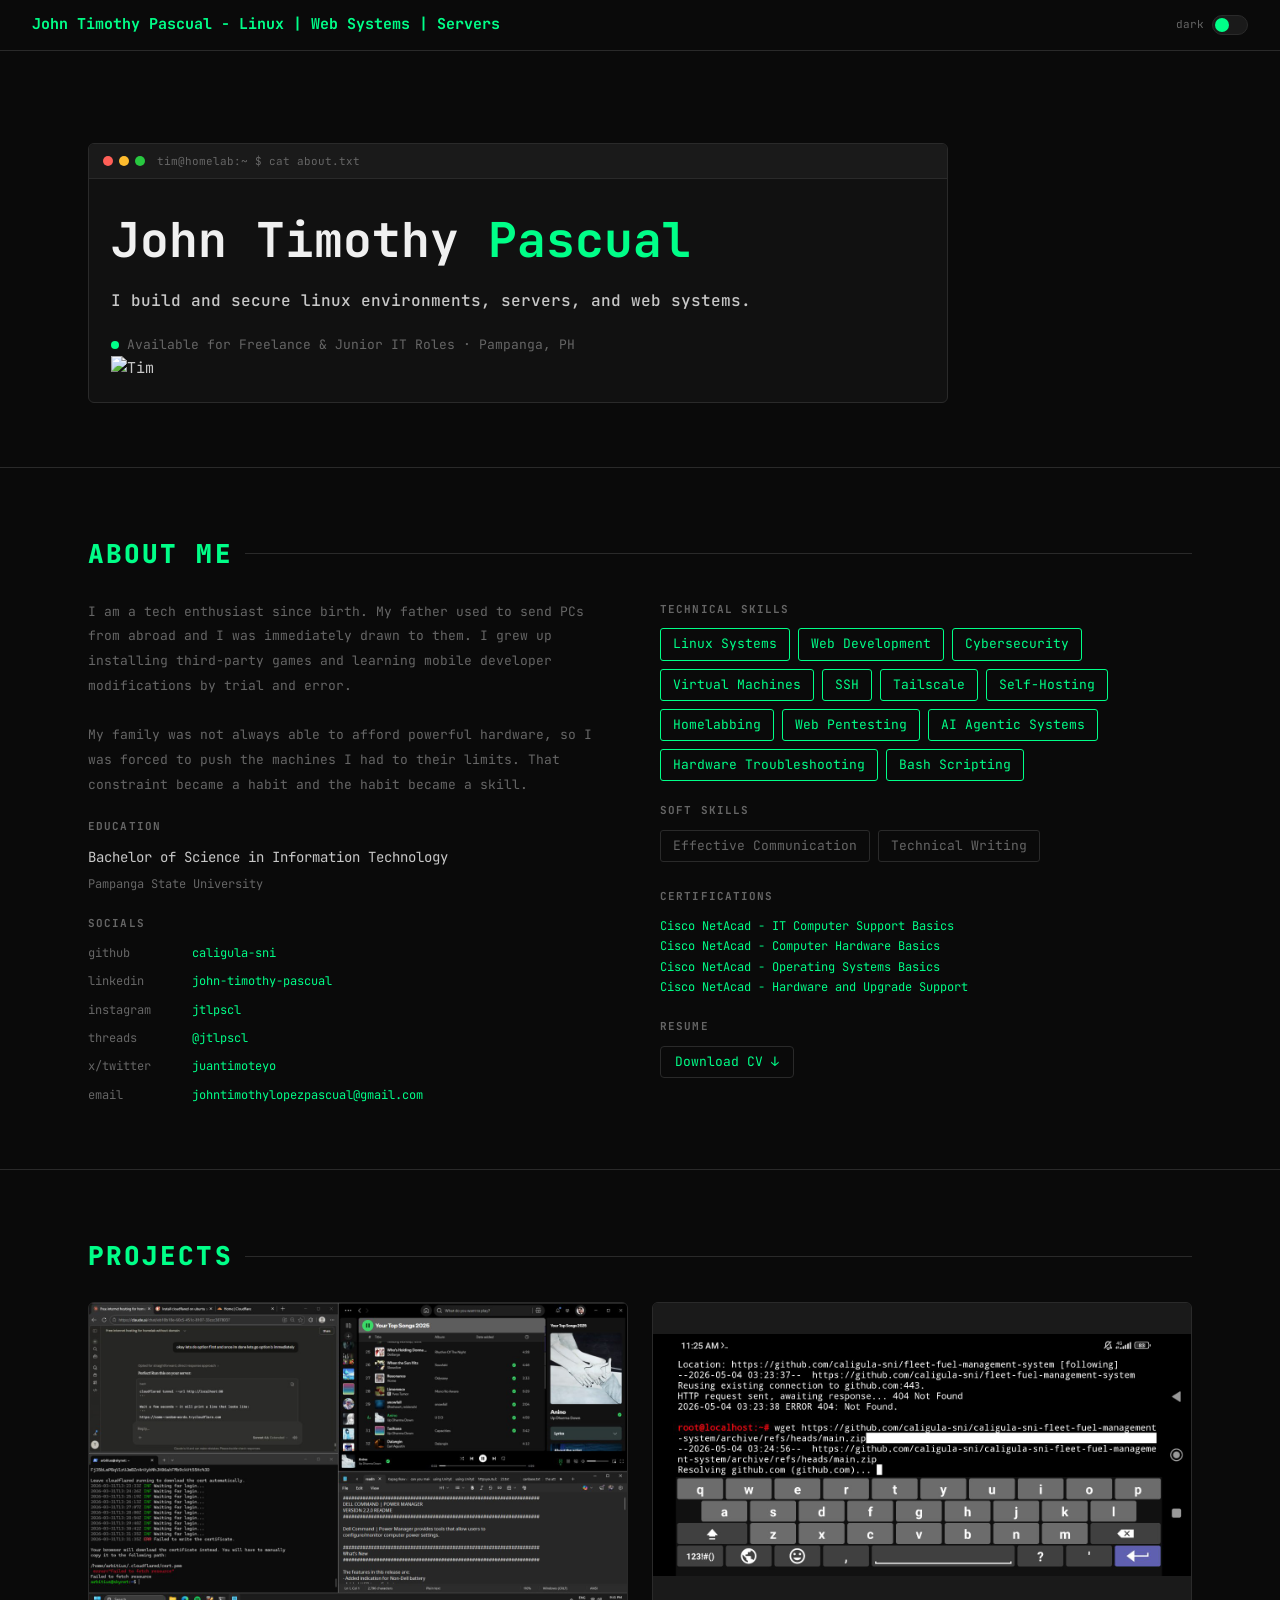
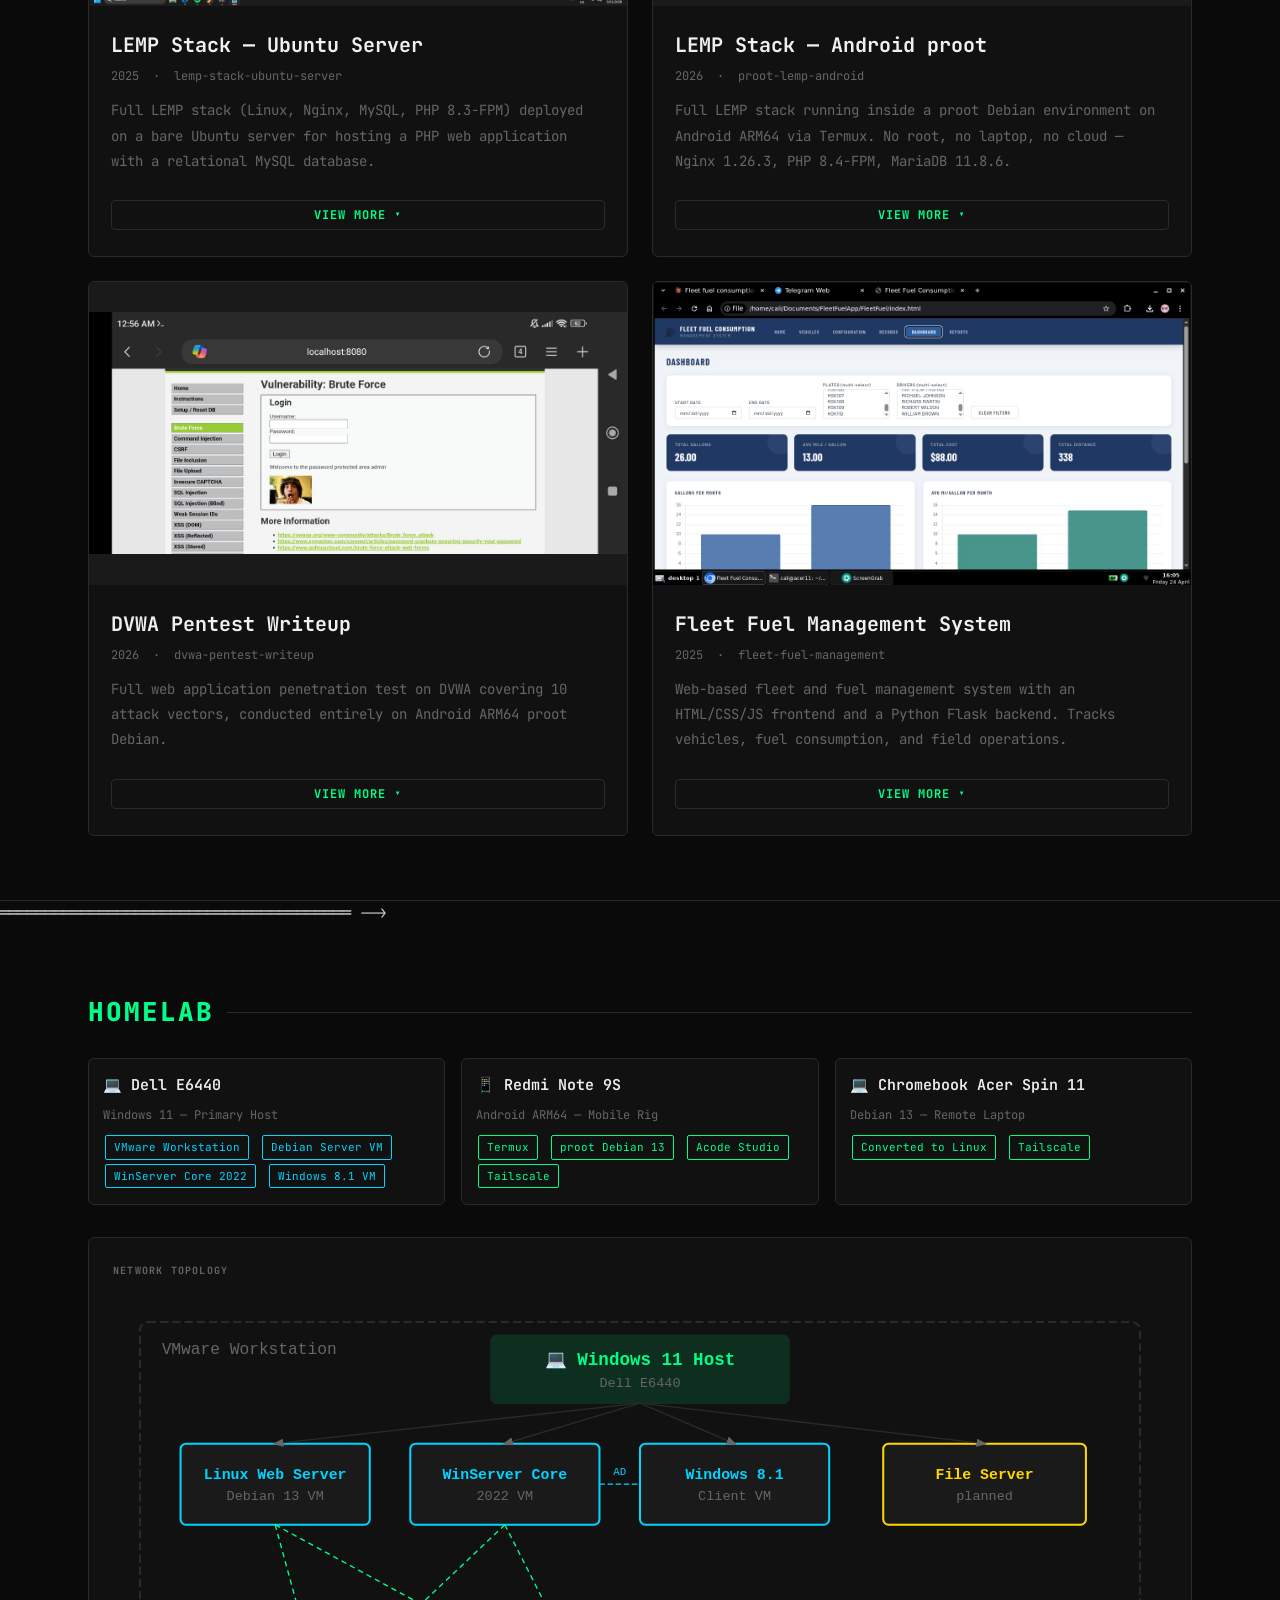
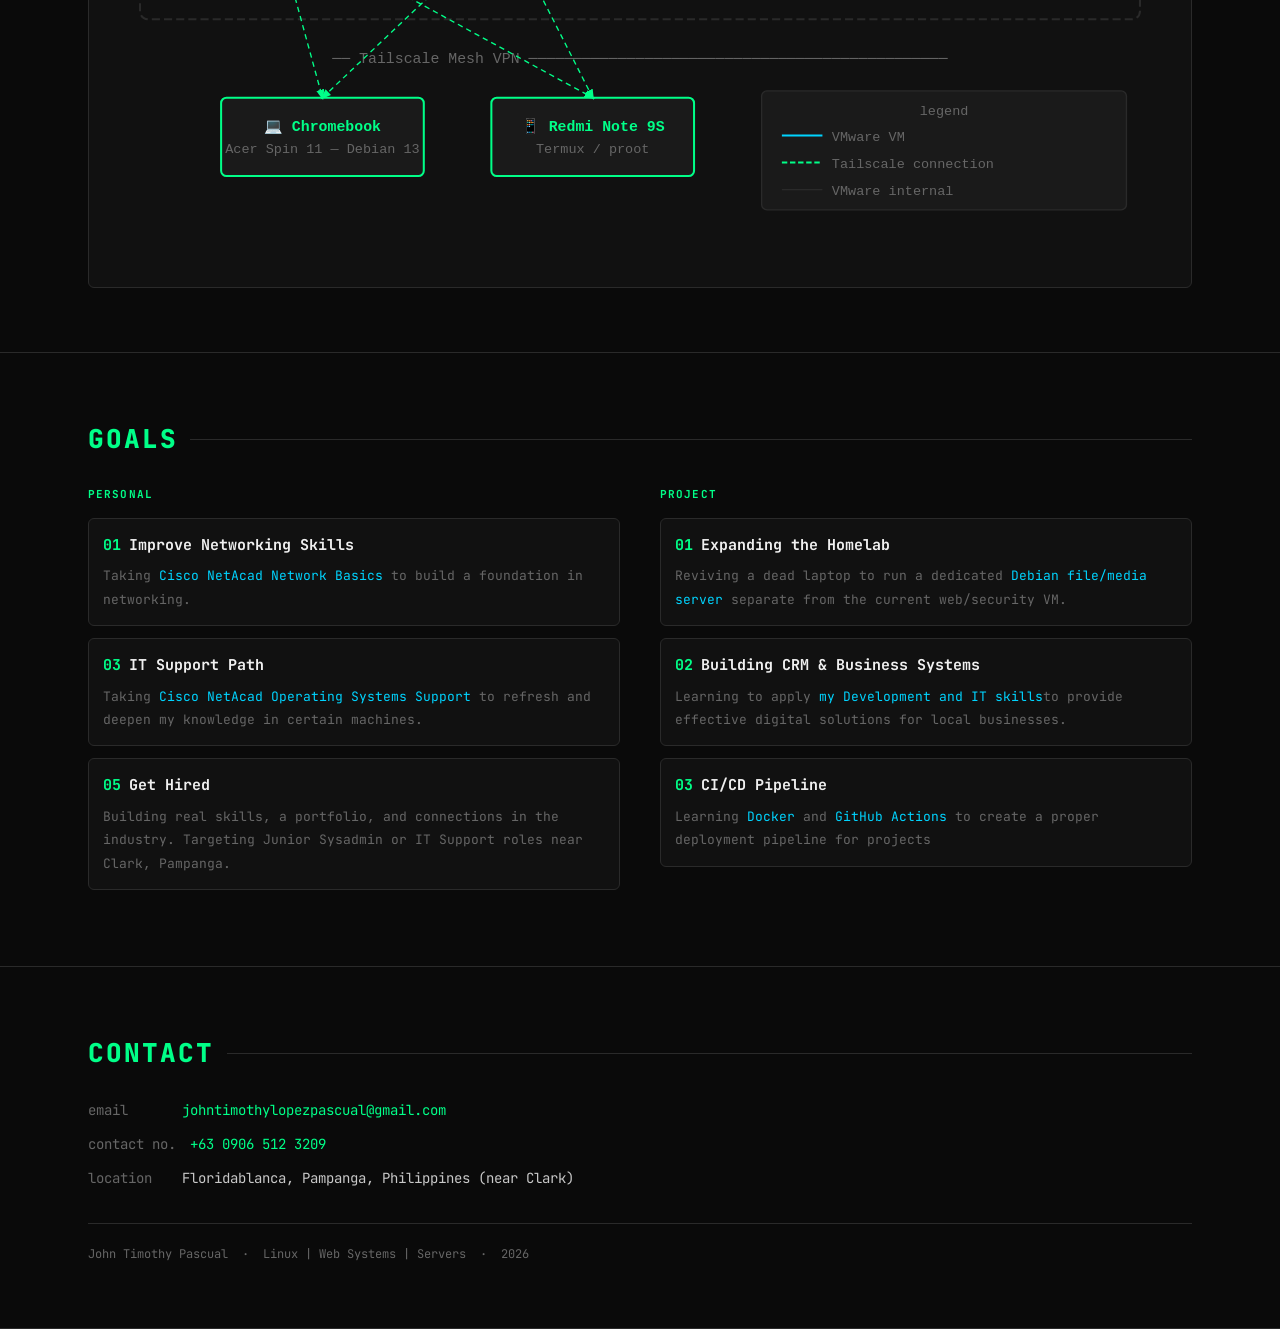
==== commit 5a532611: "File Changes: hero Section, Download CV section" ====
--- a/index.html
+++ b/index.html
@@ -23,7 +23,6 @@
 <div class="theme-bar">
   <div class="theme-bar-title">John Timothy Pascual - Linux | Web Systems | Servers</div>
   <div style="display:flex;align-items:center;gap:16px;">
-    <a href="https://github.com/caligula-sni" target="_blank" class="theme-bar-link">GitHub ↗</a>
     <div class="theme-toggle" id="theme-toggle">
       <span class="theme-toggle-label" id="theme-label">dark</span>
       <div class="toggle-switch"><div class="toggle-knob"></div></div>
@@ -46,19 +45,24 @@
         <span class="ascii-bar-title">tim@homelab:~ $ cat about.txt</span>
       </div>
       <div class="ascii-body">
-        <div class="hero-name">John Timothy <span>Pascual</span></div>
-        <div class="hero-summary">I build and secure linux environments, servers, and web systems.</div>
-
-        <!-- <div class="hero-badges">
-          <a href="https://github.com/caligula-sni" target="_blank" class="badge">Github</a>
-          <a href="https://linkedin.com/in/john-timothy-pascual-0a70b2364" target="_blank" class="badge">Linkedin</a>
-          <a href="mailto:johntimothylopezpascual@gmail.com" class="badge">Gmail</a>
-          <a href="https://instagram.com/jtlpscl" target="_blank" class="badge">Instagram</a>
-        </div> -->
-        <div class="ascii-status">
-          <span class="status-dot"></span>
-          <span>Available for Freelance &amp; Junior IT Roles</span>
-          <span class="status-loc">· Pampanga, PH</span>
+        <div class="hero-flex">
+          <div class="hero-text">
+            <div class="hero-name">John Timothy <span>Pascual</span></div>
+            <div class="hero-summary">I build and secure linux environments, servers, and web systems.</div>
+
+            <!-- <div class="hero-badges">
+              <a href="https://github.com/caligula-sni" target="_blank" class="badge">Github</a>
+              <a href="https://linkedin.com/in/john-timothy-pascual-0a70b2364" target="_blank" class="badge">Linkedin</a>
+              <a href="mailto:johntimothylopezpascual@gmail.com" class="badge">Gmail</a>
+              <a href="https://instagram.com/jtlpscl" target="_blank" class="badge">Instagram</a>
+            </div> -->
+            <div class="ascii-status">
+              <span class="status-dot"></span>
+              <span>Available for Freelance &amp; Junior IT Roles</span>
+              <span class="status-loc">· Pampanga, PH</span>
+            </div>
+          </div>
+          <img src="assets/img/heropic.png" alt="Tim" class="hero-photo">
         </div>
       </div>
     </div>
@@ -118,16 +122,15 @@
           <span class="skill-tag">Effective Communication</span>
           <span class="skill-tag">Technical Writing</span>
         </div>
-
-        <div style="font-size:11px;color:var(--text-dim);text-transform:uppercase;letter-spacing:0.1em;margin:20px 0 10px;font-weight:700;">profile photo</div>
-        <img src="assets/img/picofme.jpg" alt="Tim" style="width:160px;height:auto;border-radius:6px;border:1px solid var(--border);display:block;"> <br>
-
+<br>
         <div style="font-size:11px;color:var(--text-dim);text-transform:uppercase;letter-spacing:0.1em;margin-bottom:10px;font-weight:700;">certifications</div>
 <div class="certs-row"><a href="https://www.credly.com/badges/137b9390-769f-4ad5-88f7-cb4c228e1abf/public_url" target="_blank">Cisco NetAcad - IT Computer Support Basics</a></div>
 <div class="certs-row"><a href="https://www.credly.com/badges/00ac9e4a-68af-4328-b904-088846c8f78a" target="_blank">Cisco NetAcad - Computer Hardware Basics</a></div>
 <div class="certs-row"><a href="https://www.credly.com/badges/4f3239a1-99ec-4b88-9e2e-a7c218c4b2c5/public_url" target="_blank">Cisco NetAcad - Operating Systems Basics</a><div/> 
 <div class="certs-row"><a href="https://www.credly.com/badges/23156e38-650f-4c7b-b5d3-7e821b2edc82/public_url" target="_blank">Cisco NetAcad - Hardware and Upgrade Support</a><div/>
 
+  <div style="font-size:11px;color:var(--text-dim);text-transform:uppercase;letter-spacing:0.1em;margin:20px 0 10px;font-weight:700;">resume</div>
+  <a href="assets/cv/Pascual-John-Timothy-CV.pdf" download class="badge" style="display:inline-block;border-radius:4px;">Download CV ↓</a>
 
       </div>
 
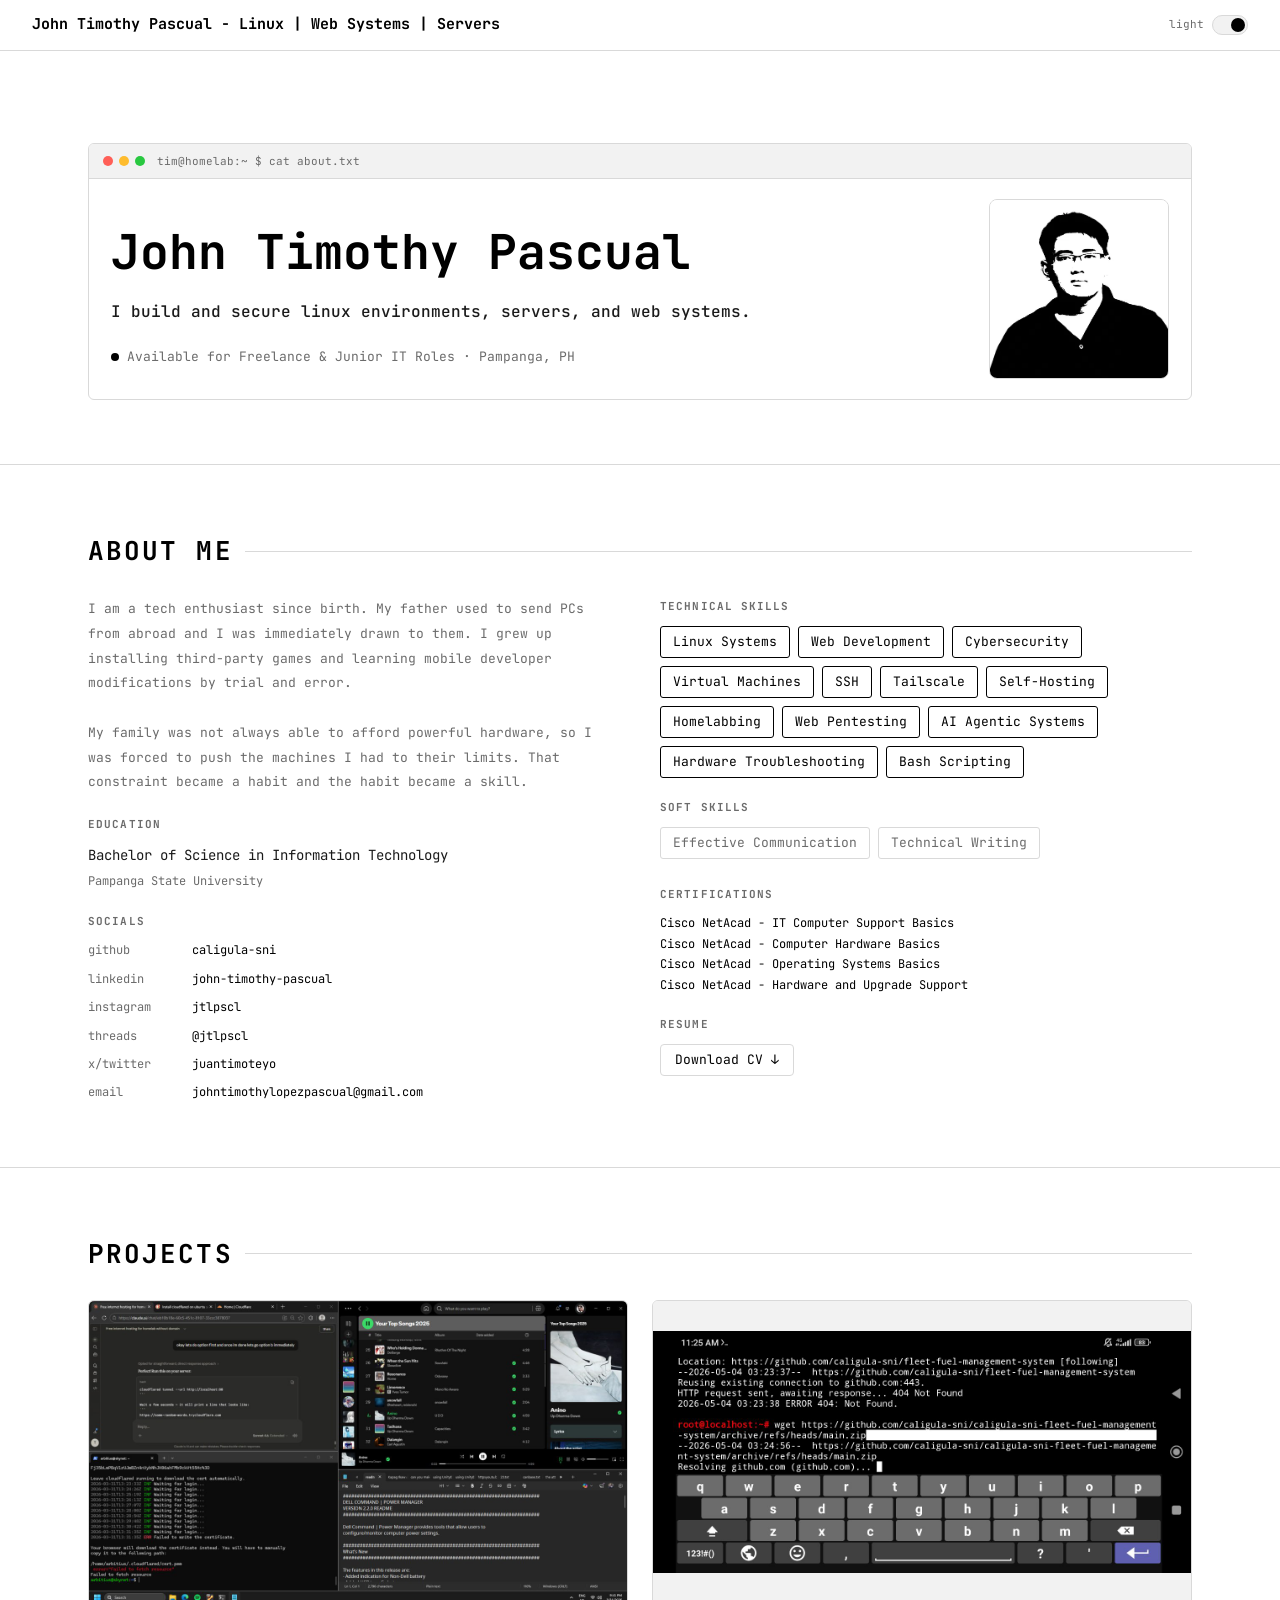
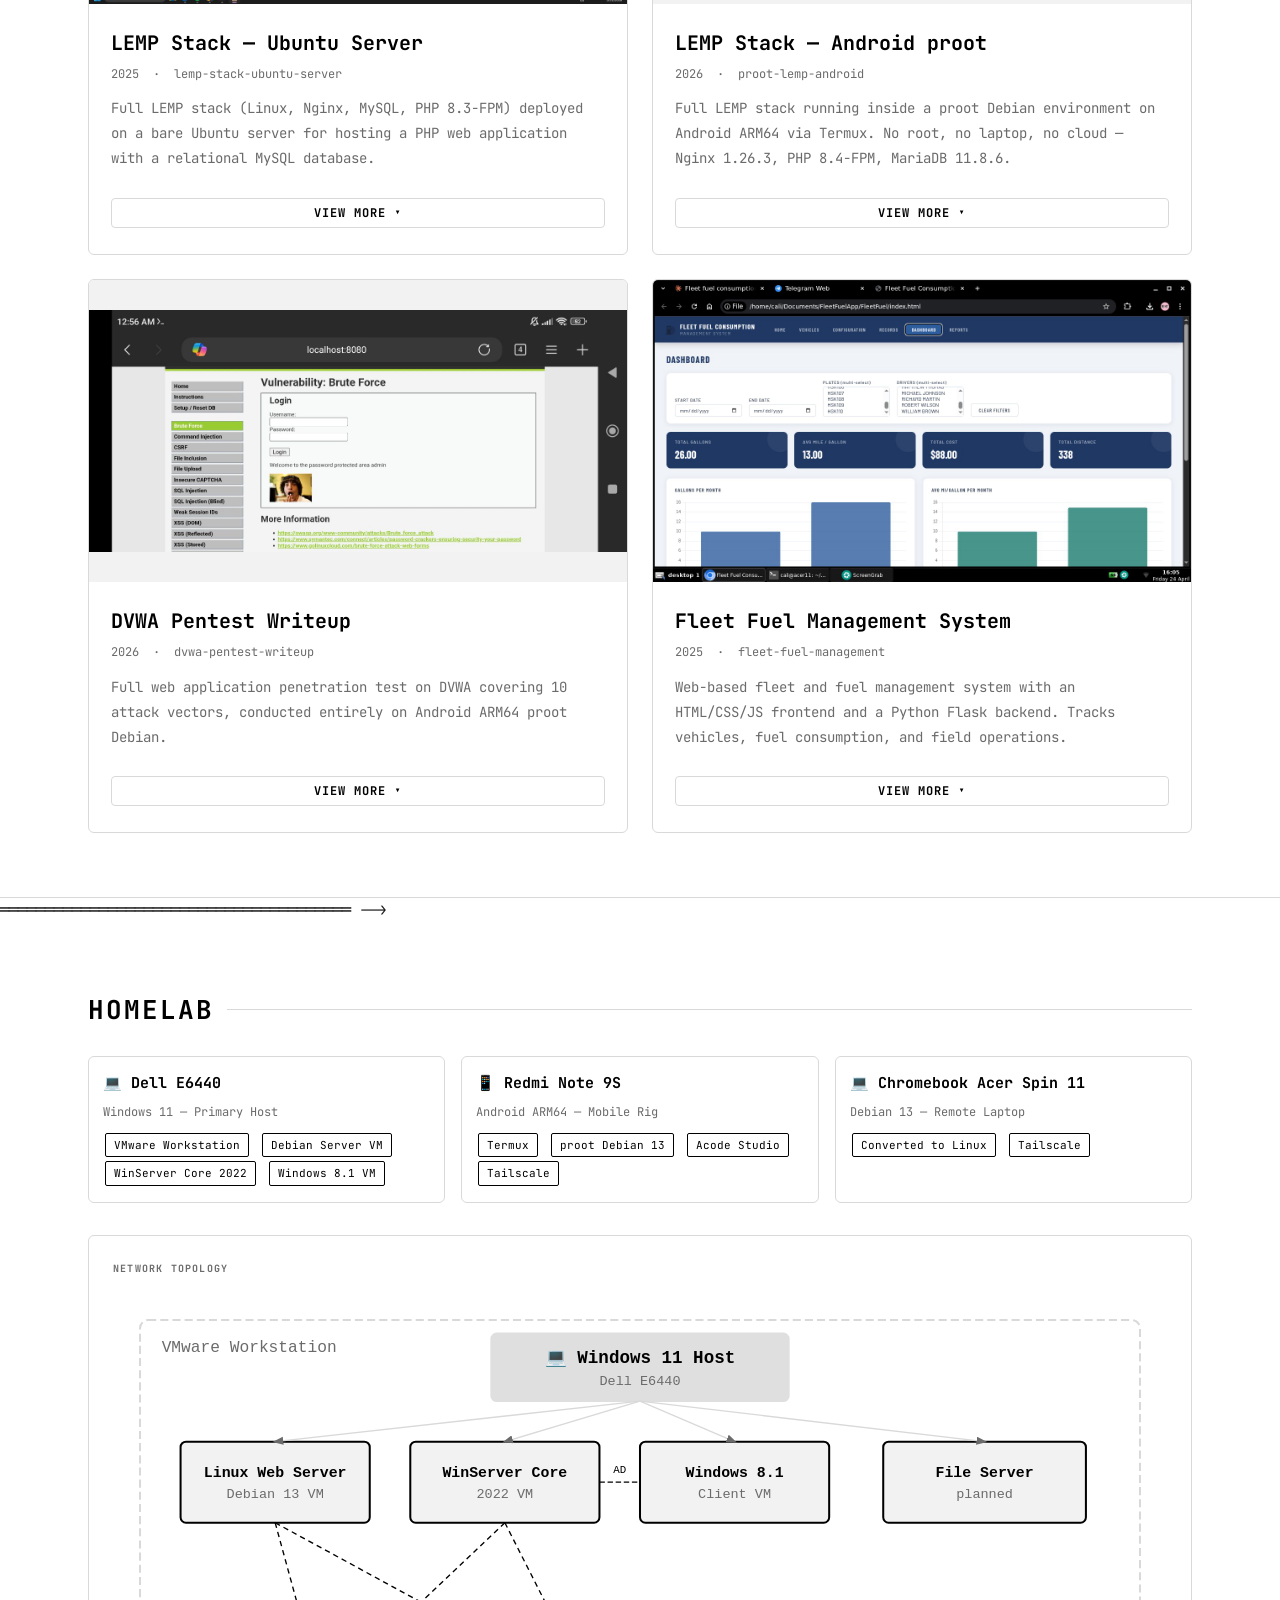
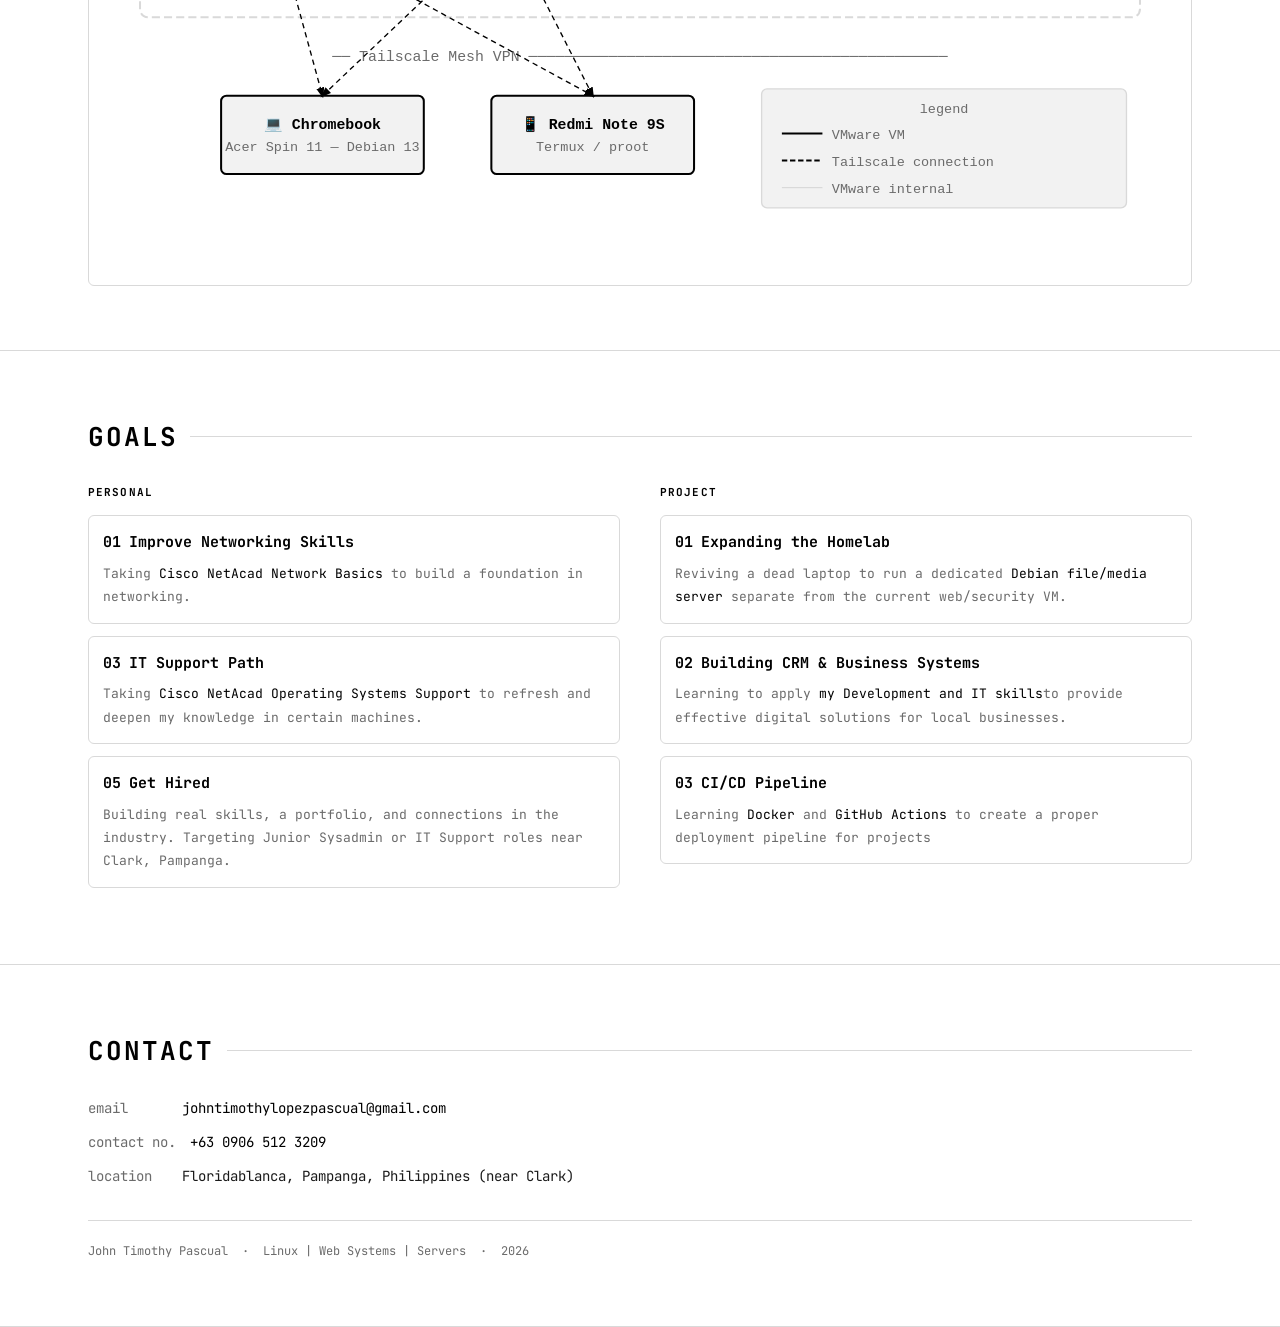
==== commit 2fa8a281: "changed default to light mode" ====
--- a/index.html
+++ b/index.html
@@ -24,7 +24,7 @@
   <div class="theme-bar-title">John Timothy Pascual - Linux | Web Systems | Servers</div>
   <div style="display:flex;align-items:center;gap:16px;">
     <div class="theme-toggle" id="theme-toggle">
-      <span class="theme-toggle-label" id="theme-label">dark</span>
+      <span class="theme-toggle-label" id="theme-label">light</span>
       <div class="toggle-switch"><div class="toggle-knob"></div></div>
     </div>
   </div>
--- a/assets/css/style.css
+++ b/assets/css/style.css
@@ -17,18 +17,31 @@
 }
 
 [data-theme="light"] {
-  --bg:          #f0f2f5;
+  --bg:          #ffffff;
   --bg2:         #ffffff;
-  --bg3:         #e8eaed;
-  --border:      #d0d4da;
-  --accent:      #0077cc;
-  --accent-dim:  #005fa3;
-  --cyan:        #0066bb;
-  --yellow:      #b38600;
-  --red:         #cc2200;
-  --text:        #2a2a2a;
-  --text-dim:    #777777;
+  --bg3:         #f2f2f2;
+  --border:      #d9d9d9;
+  --accent:      #000000;
+  --accent-dim:  #333333;
+  --cyan:        #000000;
+  --yellow:      #000000;
+  --red:         #b3261e;
+  --text:        #1a1a1a;
+  --text-dim:    #6b6b6b;
   --text-bright: #000000;
+}
+
+[data-theme="light"] .hero-name,
+[data-theme="light"] .hero-name span,
+[data-theme="light"] .section-label,
+[data-theme="light"] .tl-item,
+[data-theme="light"] .project-name,
+[data-theme="light"] .problem-title,
+[data-theme="light"] .goal-title,
+[data-theme="light"] .env-card-title,
+[data-theme="light"] .proj-section {
+  font-weight:700;
+  color:#000000;
 }
 
 * { margin:0; padding:0; box-sizing:border-box; }
@@ -74,7 +87,7 @@
 /* ASCII terminal box */
 .ascii-terminal {
   background:var(--bg2); border:1px solid var(--border);
-  border-radius:6px; overflow:hidden; max-width:860px;
+  border-radius:6px; overflow:hidden; width:100%;
   margin-top:28px;
 }
 .ascii-bar {
@@ -87,6 +100,19 @@
 .dot.g { background:#28c840; }
 .ascii-bar-title { font-size:11px; color:var(--text-dim); margin-left:6px; }
 .ascii-body { padding:20px 22px; }
+
+.hero-flex { display:flex; align-items:center; gap:32px; }
+.hero-photo {
+  width:180px; height:180px; border-radius:8px;
+  border:1px solid var(--border); object-fit:cover;
+  flex-shrink:0; background:var(--bg3);
+}
+.hero-text { flex:1; }
+
+@media(max-width:640px) {
+  .hero-flex { flex-direction:column; align-items:flex-start; gap:20px; }
+  .hero-photo { width:140px; height:140px; }
+}
 .ascii-art {
   font-family:var(--font); font-size:11px; color:var(--accent);
   line-height:1.45; white-space:pre; overflow-x:auto;
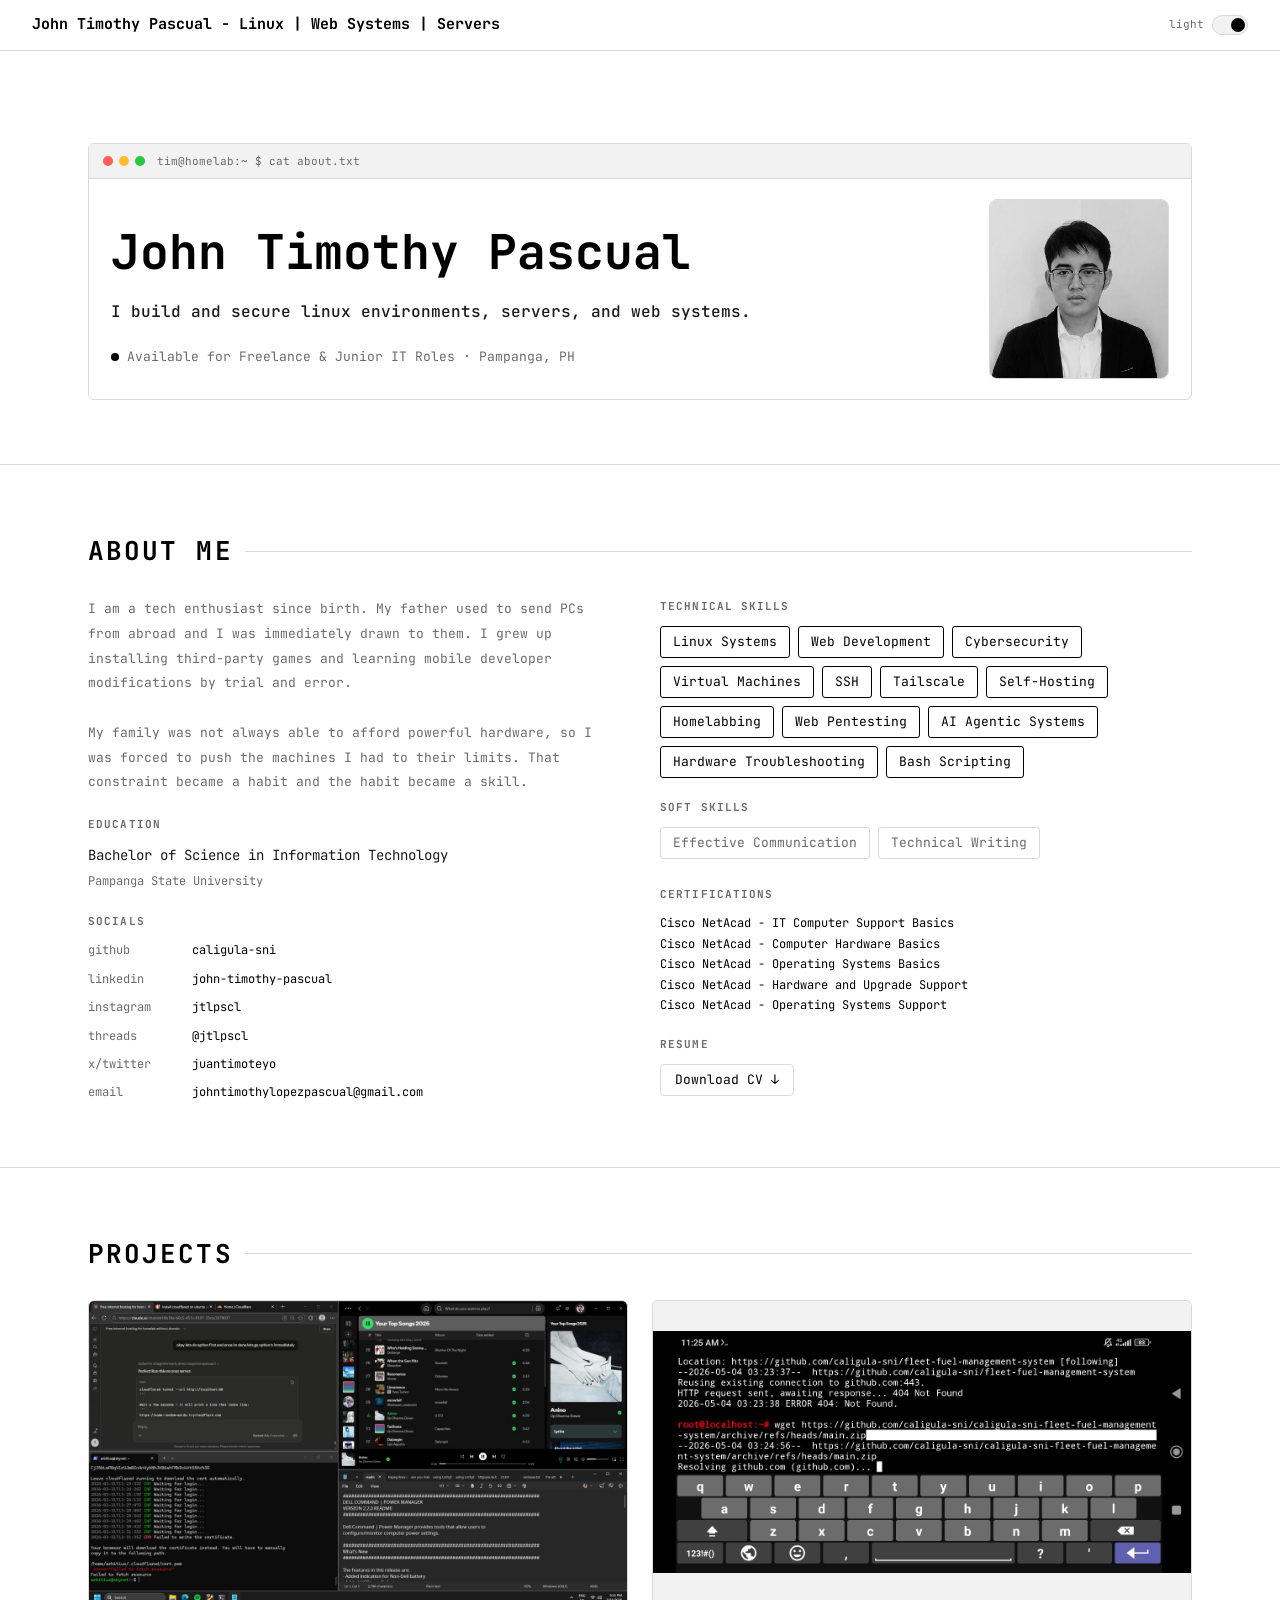
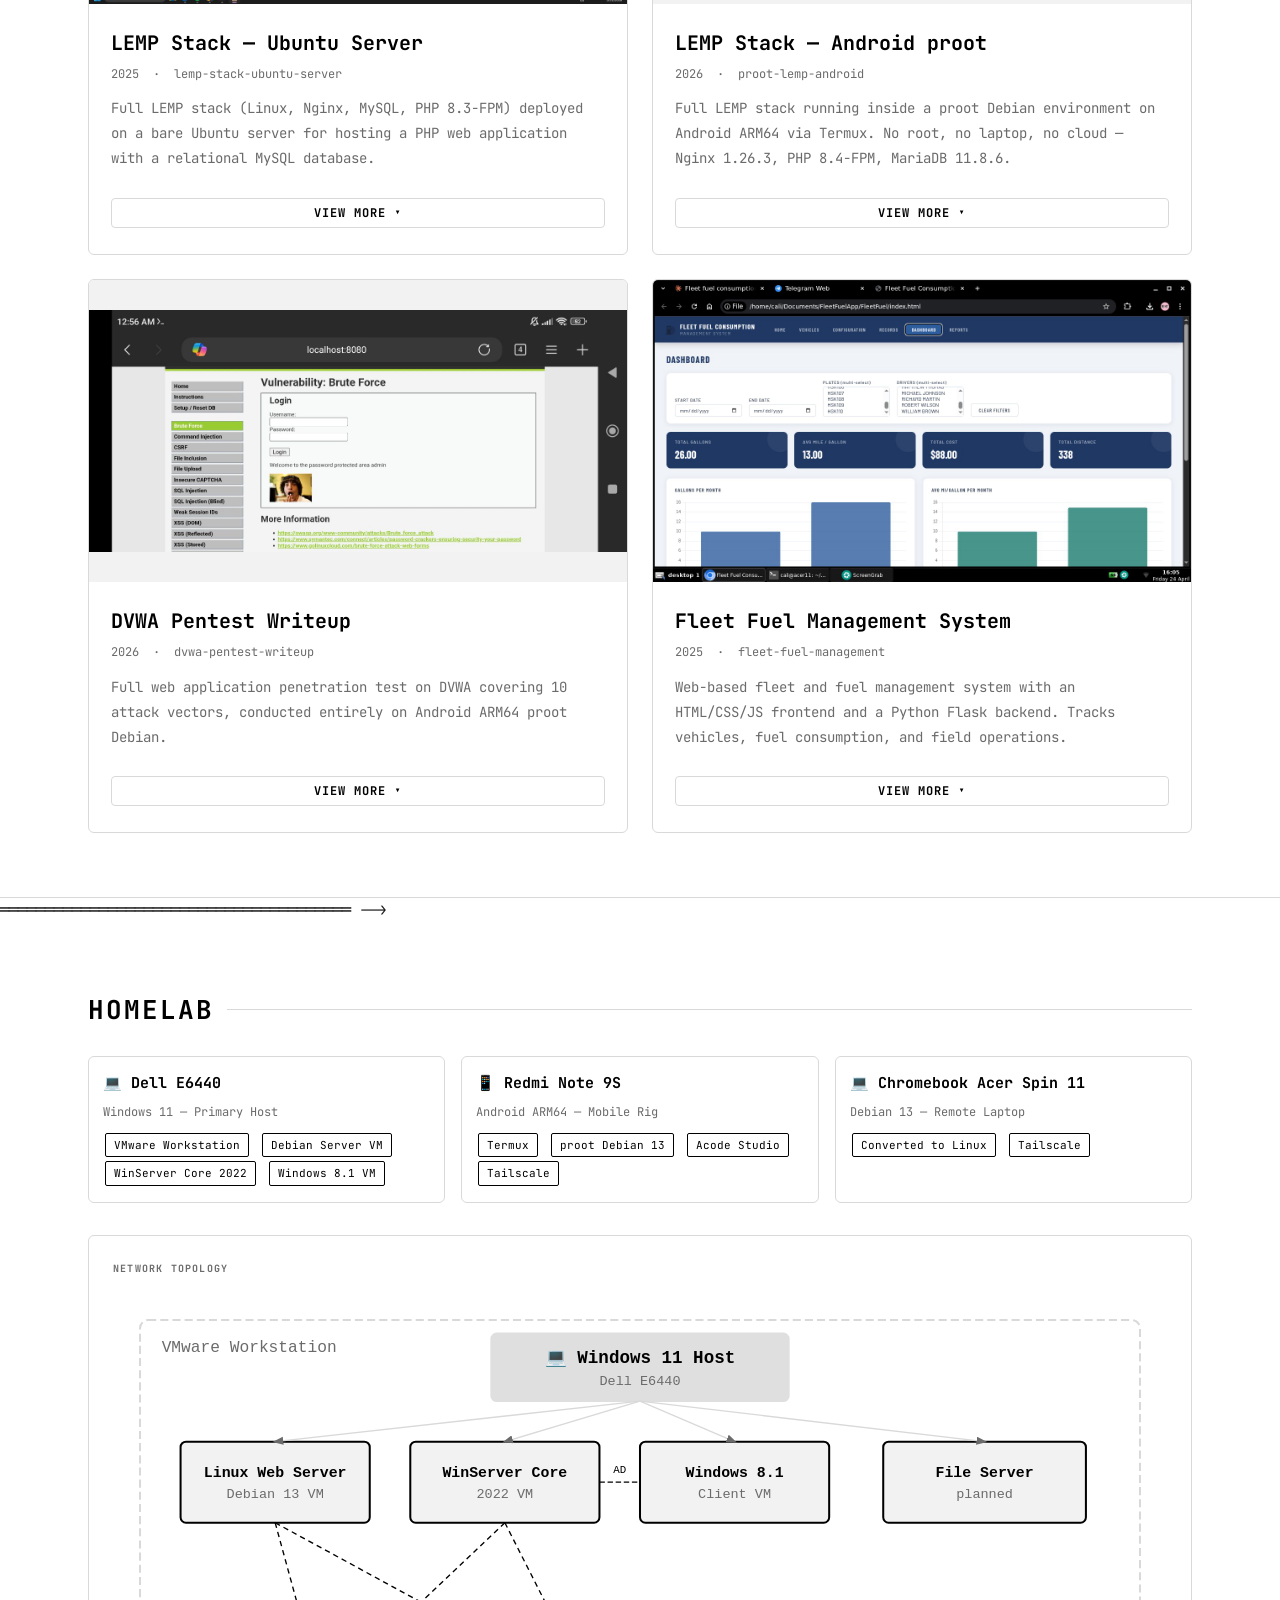
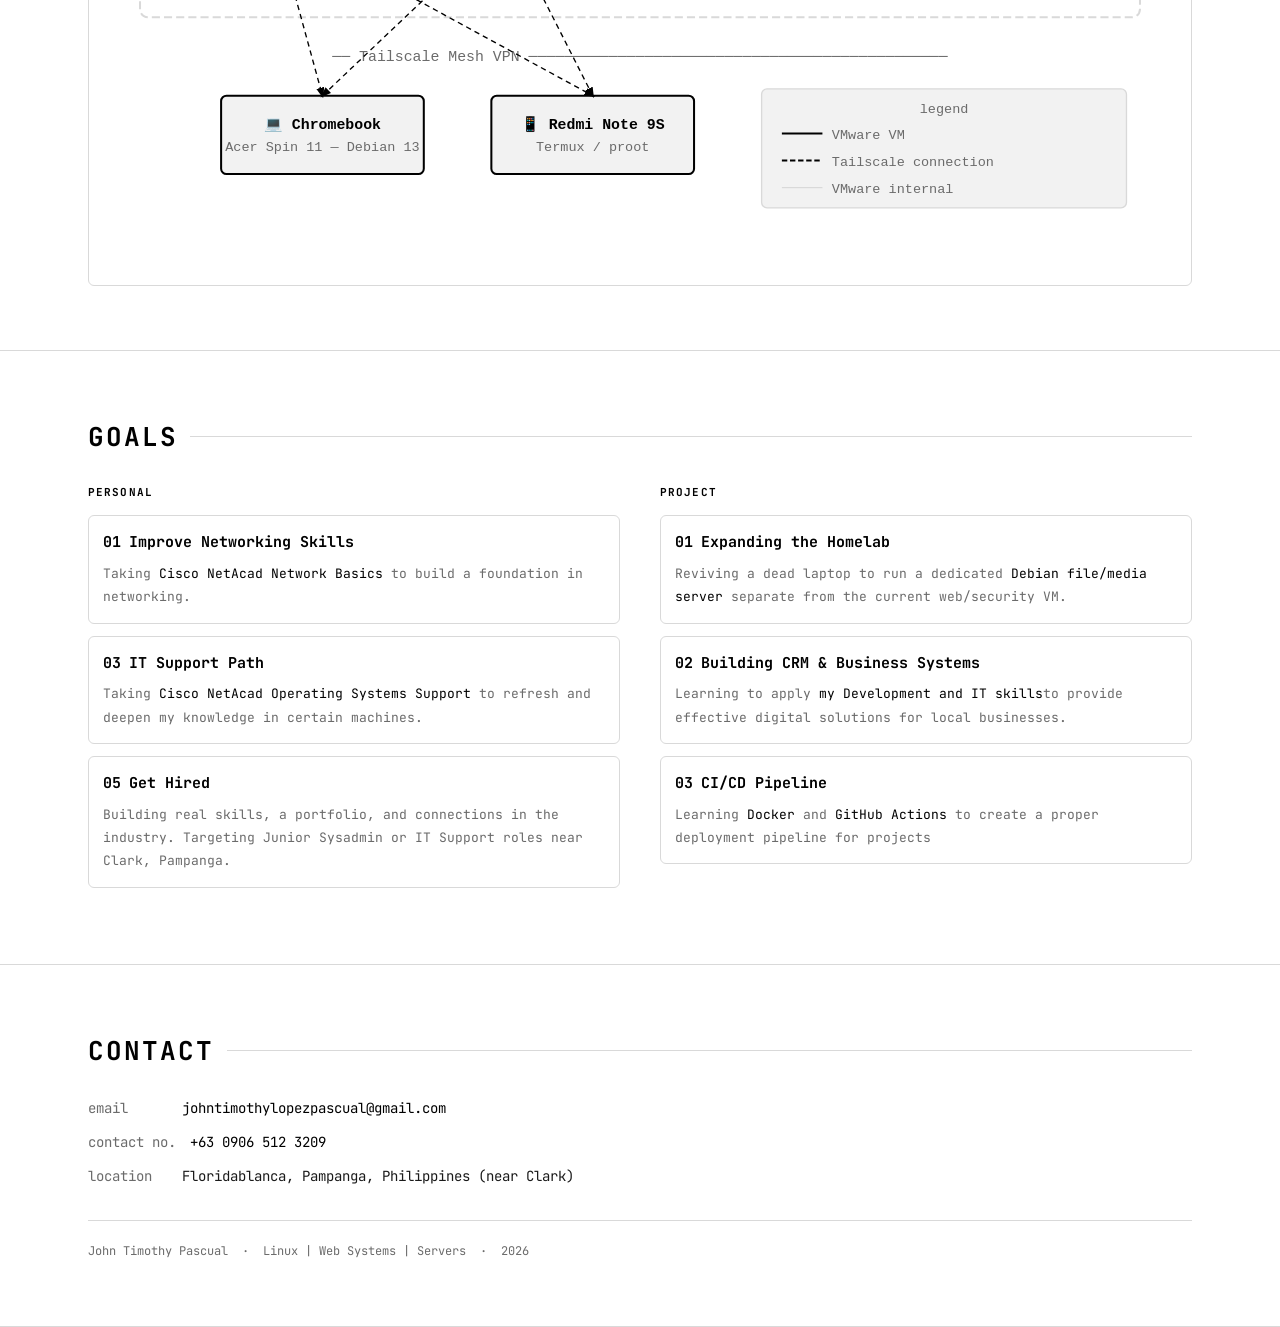
==== commit 856da384: "added new cert" ====
--- a/index.html
+++ b/index.html
@@ -128,6 +128,7 @@
 <div class="certs-row"><a href="https://www.credly.com/badges/00ac9e4a-68af-4328-b904-088846c8f78a" target="_blank">Cisco NetAcad - Computer Hardware Basics</a></div>
 <div class="certs-row"><a href="https://www.credly.com/badges/4f3239a1-99ec-4b88-9e2e-a7c218c4b2c5/public_url" target="_blank">Cisco NetAcad - Operating Systems Basics</a><div/> 
 <div class="certs-row"><a href="https://www.credly.com/badges/23156e38-650f-4c7b-b5d3-7e821b2edc82/public_url" target="_blank">Cisco NetAcad - Hardware and Upgrade Support</a><div/>
+<div class="certs-row"><a href="https://www.credly.com/badges/4fe860d1-8f79-4340-b2ee-d5729e0ab666/public_url" target="_blank">Cisco NetAcad - Operating Systems Support</a><div/> 
 
   <div style="font-size:11px;color:var(--text-dim);text-transform:uppercase;letter-spacing:0.1em;margin:20px 0 10px;font-weight:700;">resume</div>
   <a href="assets/cv/Pascual-John-Timothy-CV.pdf" download class="badge" style="display:inline-block;border-radius:4px;">Download CV ↓</a>
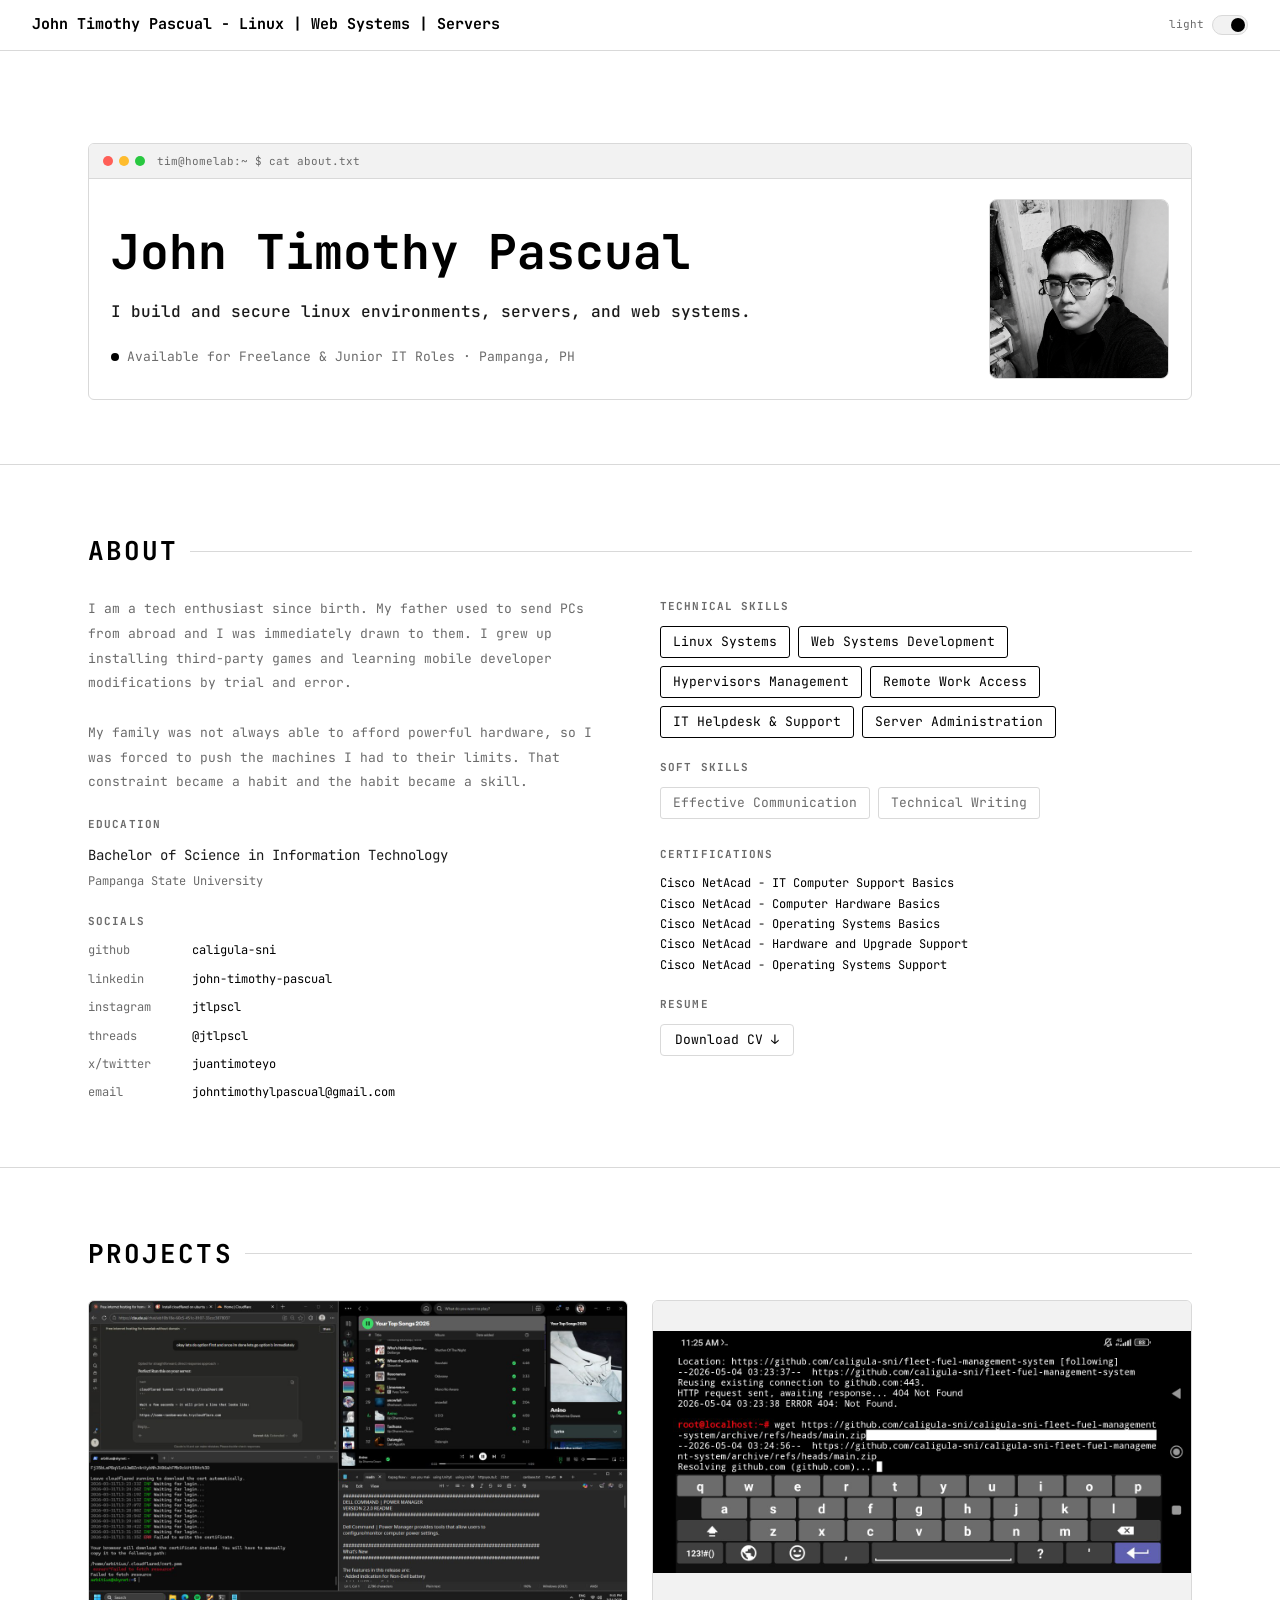
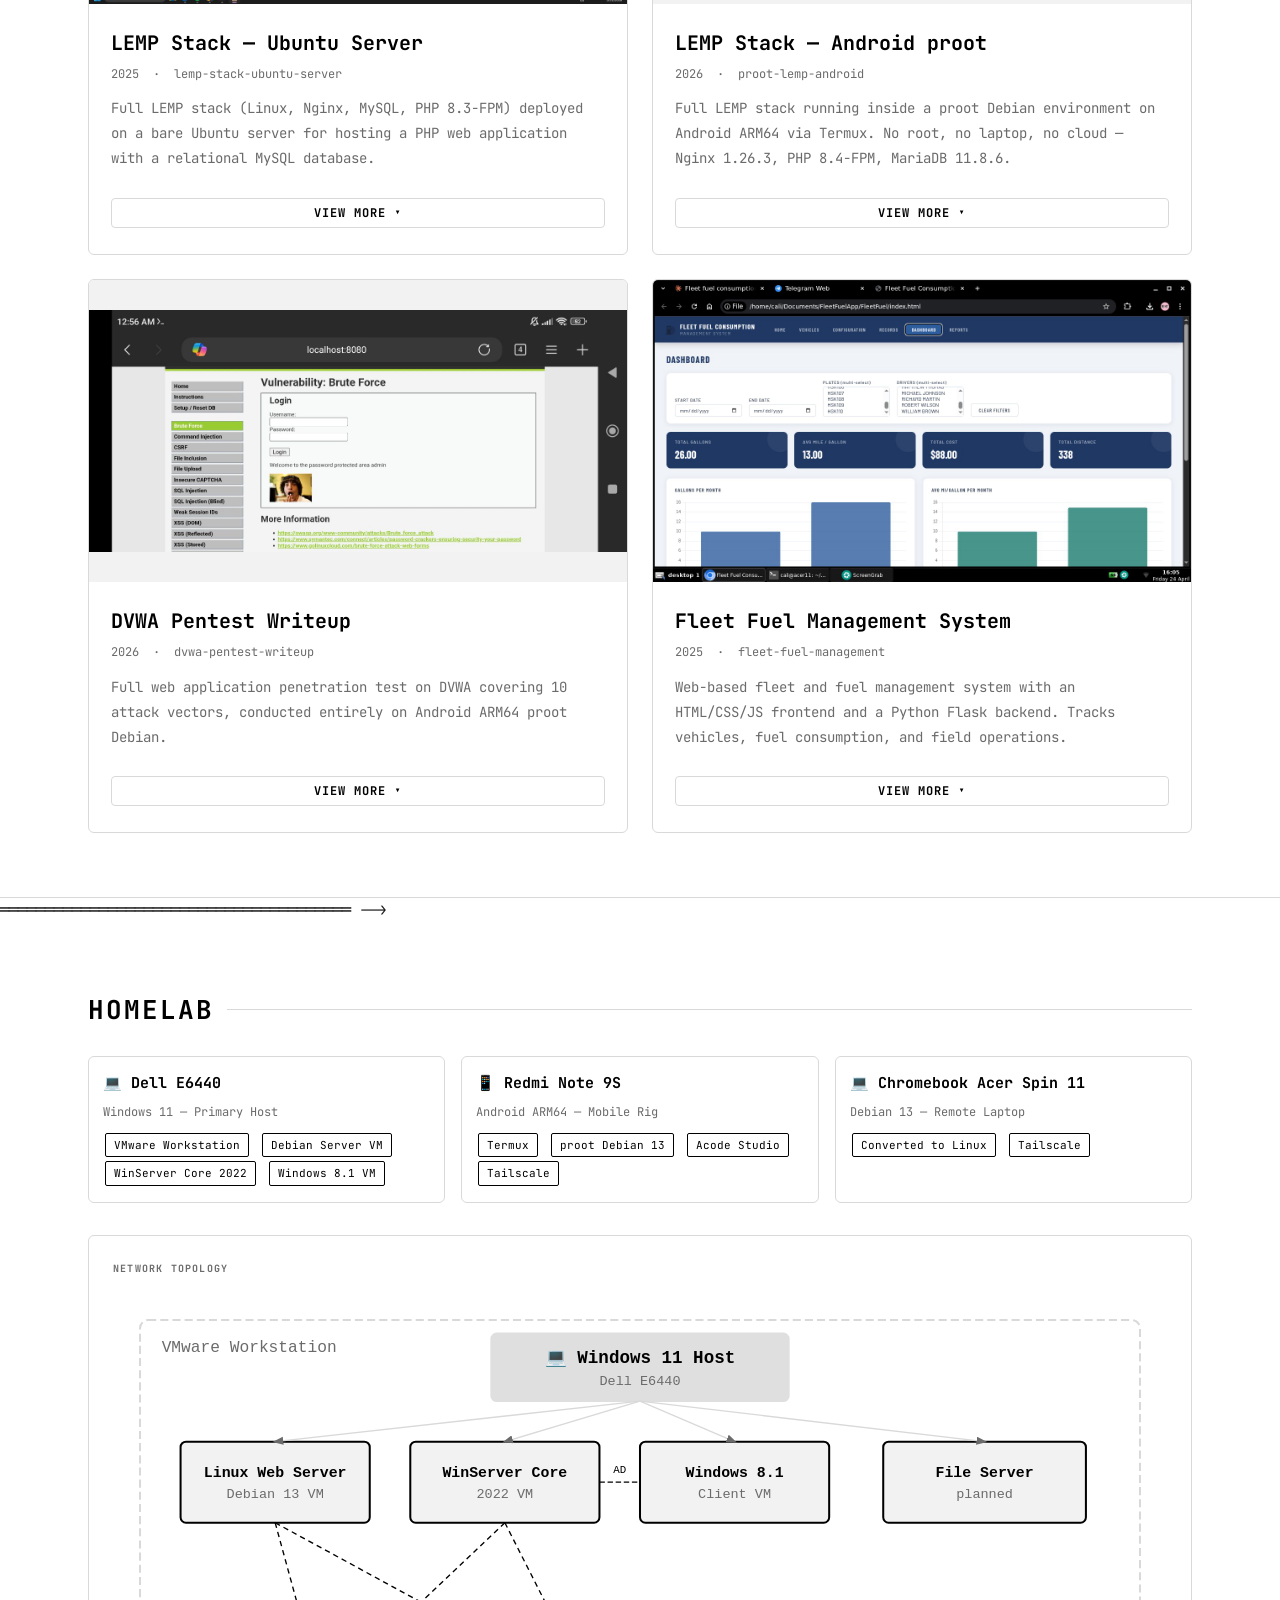
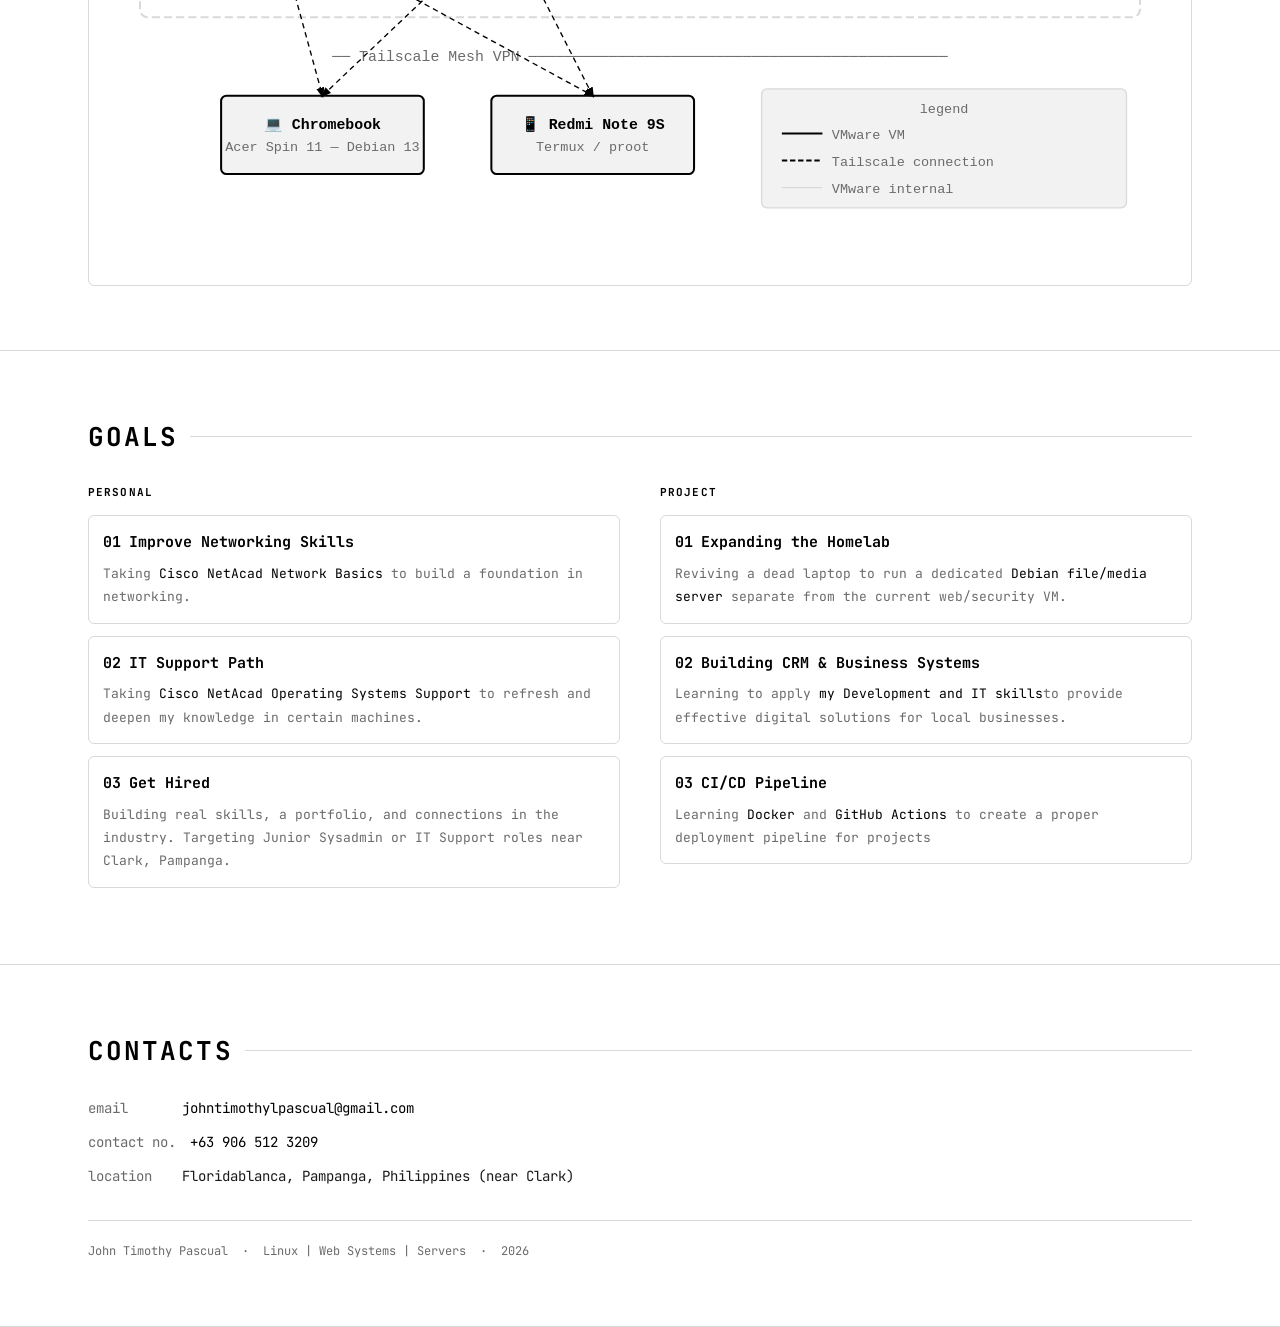
==== commit 073787a1: "changes and fixes" ====
--- a/index.html
+++ b/index.html
@@ -75,7 +75,7 @@
 ═══════════════════════════════════════ -->
 <section id="about">
   <div class="container">
-    <div class="section-label">about me</div>
+    <div class="section-label">about</div>
 
     <div class="two-col">
       <div>
@@ -96,25 +96,19 @@
           <div class="social-row"><span class="social-key">instagram</span><a href="https://instagram.com/jtlpscl" target="_blank">jtlpscl</a></div>
           <div class="social-row"><span class="social-key">threads</span><a href="https://www.threads.com/@jtlpscl" target="_blank">@jtlpscl</a></div>
           <div class="social-row"><span class="social-key">x/twitter</span><a href="https://x.com/juantimoteyo" target="_blank">juantimoteyo</a></div>
-          <div class="social-row"><span class="social-key">email</span><a href="mailto:johntimothylopezpascual@gmail.com">johntimothylopezpascual@gmail.com</a></div>
+          <div class="social-row"><span class="social-key">email</span><a href="mailto:johntimothylpascual@gmail.com">johntimothylpascual@gmail.com</a></div>
         </div>
       </div>
 
       <div>
         <div style="font-size:11px;color:var(--text-dim);text-transform:uppercase;letter-spacing:0.1em;margin-bottom:10px;font-weight:700;">technical skills</div>
         <div class="skill-list" style="margin-bottom:20px;">
-          <span class="skill-tag tech">Linux Systems</span>
-          <span class="skill-tag tech">Web Development</span>
-          <span class="skill-tag tech">Cybersecurity</span>
-          <span class="skill-tag tech">Virtual Machines</span>
-          <span class="skill-tag tech">SSH</span>
-          <span class="skill-tag tech">Tailscale</span>
-          <span class="skill-tag tech">Self-Hosting</span>
-          <span class="skill-tag tech">Homelabbing</span>
-          <span class="skill-tag tech">Web Pentesting</span>
-          <span class="skill-tag tech">AI Agentic Systems</span>
-          <span class="skill-tag tech">Hardware Troubleshooting</span>
-          <span class="skill-tag tech">Bash Scripting</span>
+          <span class="skill-tag tech">Linux Systems </span>
+          <span class="skill-tag tech">Web Systems Development</span>
+          <span class="skill-tag tech">Hypervisors Management</span>
+          <span class="skill-tag tech">Remote Work Access</span>
+          <span class="skill-tag tech">IT Helpdesk & Support </span>
+          <span class="skill-tag tech">Server Administration</span>
         </div>
 
         <div style="font-size:11px;color:var(--text-dim);text-transform:uppercase;letter-spacing:0.1em;margin-bottom:10px;font-weight:700;">soft skills</div>
@@ -125,7 +119,7 @@
 <br>
         <div style="font-size:11px;color:var(--text-dim);text-transform:uppercase;letter-spacing:0.1em;margin-bottom:10px;font-weight:700;">certifications</div>
 <div class="certs-row"><a href="https://www.credly.com/badges/137b9390-769f-4ad5-88f7-cb4c228e1abf/public_url" target="_blank">Cisco NetAcad - IT Computer Support Basics</a></div>
-<div class="certs-row"><a href="https://www.credly.com/badges/00ac9e4a-68af-4328-b904-088846c8f78a" target="_blank">Cisco NetAcad - Computer Hardware Basics</a></div>
+<div class="certs-row"><a href="https://www.credly.com/badges/00ac9e4a-68af-4328-b904-088846c8f78a" target="_blank">Cisco NetAcad - Computer Hardware Basics</div>
 <div class="certs-row"><a href="https://www.credly.com/badges/4f3239a1-99ec-4b88-9e2e-a7c218c4b2c5/public_url" target="_blank">Cisco NetAcad - Operating Systems Basics</a><div/> 
 <div class="certs-row"><a href="https://www.credly.com/badges/23156e38-650f-4c7b-b5d3-7e821b2edc82/public_url" target="_blank">Cisco NetAcad - Hardware and Upgrade Support</a><div/>
 <div class="certs-row"><a href="https://www.credly.com/badges/4fe860d1-8f79-4340-b2ee-d5729e0ab666/public_url" target="_blank">Cisco NetAcad - Operating Systems Support</a><div/> 
@@ -488,12 +482,12 @@
         </div> -->
 
         <div class="goal-item">
-          <div class="goal-title"><span>03</span>IT Support Path</div>
+          <div class="goal-title"><span>02</span>IT Support Path</div>
           <div class="goal-action">Taking <span>Cisco NetAcad Operating Systems Support</span> to refresh and deepen my
           knowledge in certain machines.</div>
         </div>
         <div class="goal-item">
-          <div class="goal-title"><span>05</span>Get Hired</div>
+          <div class="goal-title"><span>03</span>Get Hired</div>
           <div class="goal-action">Building real skills, a portfolio, and connections in the industry. Targeting Junior Sysadmin or IT Support roles near Clark, Pampanga.</div>
         </div>
       </div>
@@ -522,10 +516,10 @@
 ═══════════════════════════════════════ -->
 <section id="contact">
   <div class="container">
-    <div class="section-label">contact</div>
+    <div class="section-label">contacts</div>
     <div class="contact-list">
-      <div class="contact-row"><span class="contact-key">email</span><a href="mailto:johntimothylopezpascual@gmail.com">johntimothylopezpascual@gmail.com</a></div>
-      <div class="contact-row"><span class="contact-key">contact no.</span><a href="https://linkedin.com/in/john-timothy-pascual-0a70b2364" target="_blank">+63 0906 512 3209</a></div>
+      <div class="contact-row"><span class="contact-key">email</span><a href="mailto:johntimothylpascual@gmail.com">johntimothylpascual@gmail.com</a></div>
+      <div class="contact-row"><span class="contact-key">contact no.</span><a href="https://linkedin.com/in/john-timothy-pascual-0a70b2364" target="_blank">+63 906 512 3209</a></div>
       <!-- <div class="contact-row"><span class="contact-key">github</span><a href="https://github.com/caligula-sni" target="_blank">caligula-sni</a></div>
       <div class="contact-row"><span class="contact-key">instagram</span><a href="https://instagram.com/jtlpscl" target="_blank">jtlpscl</a></div>
       <div class="contact-row"><span class="contact-key">x/twitter</span><a href="https://x.com/juantimoteyo" target="_blank">juantimoteyo</a></div> -->
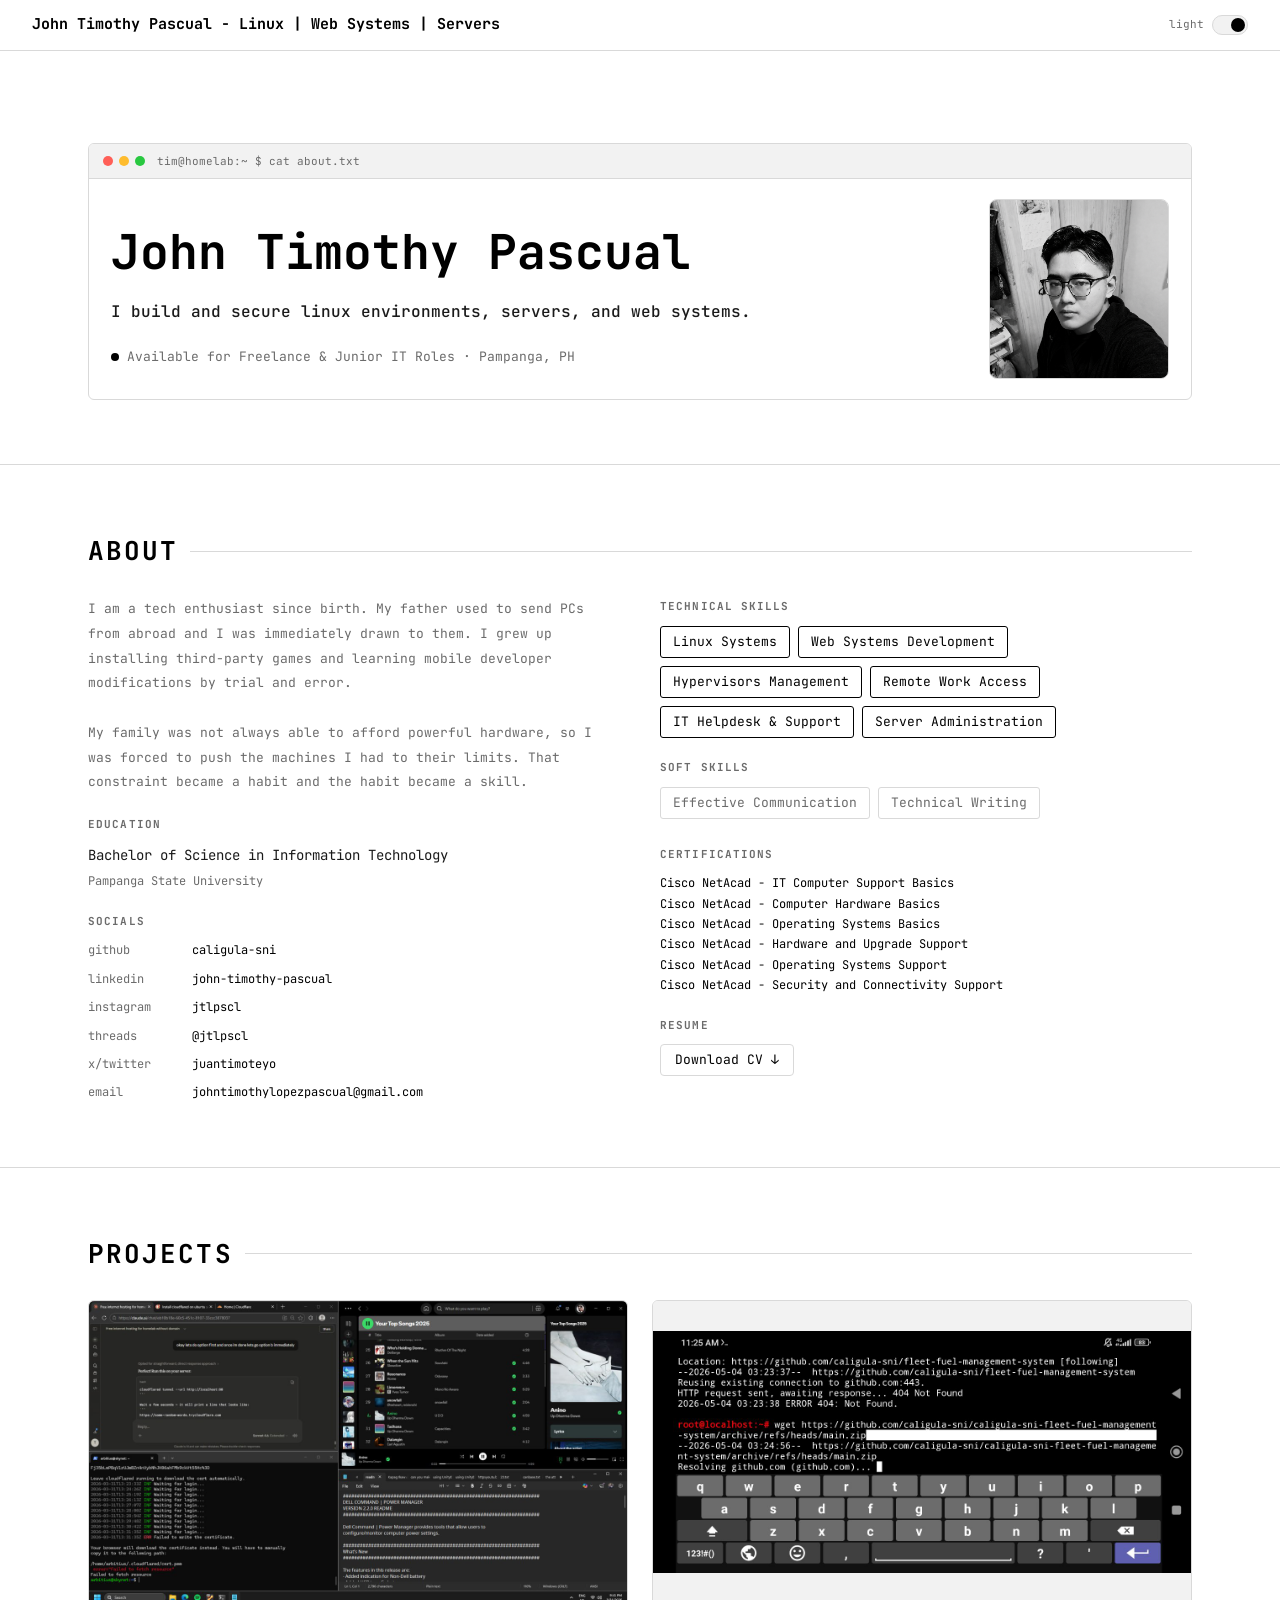
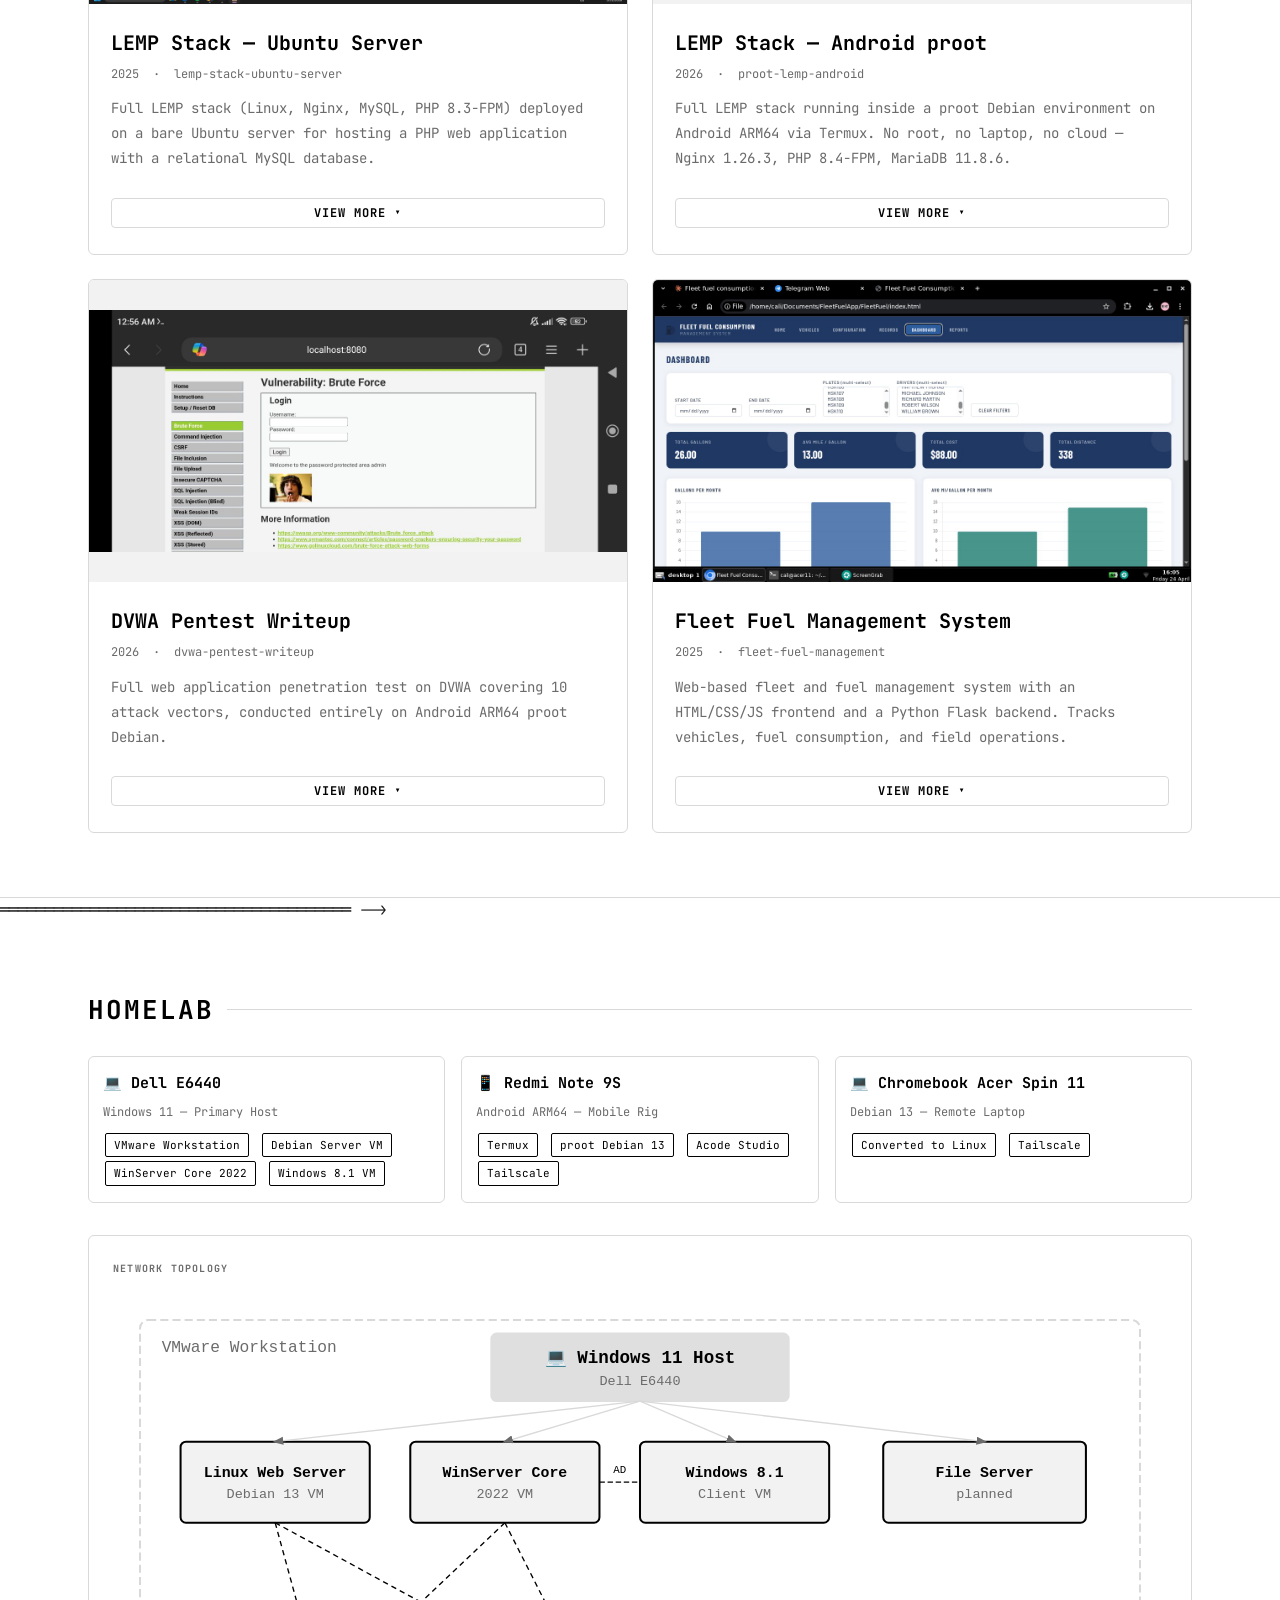
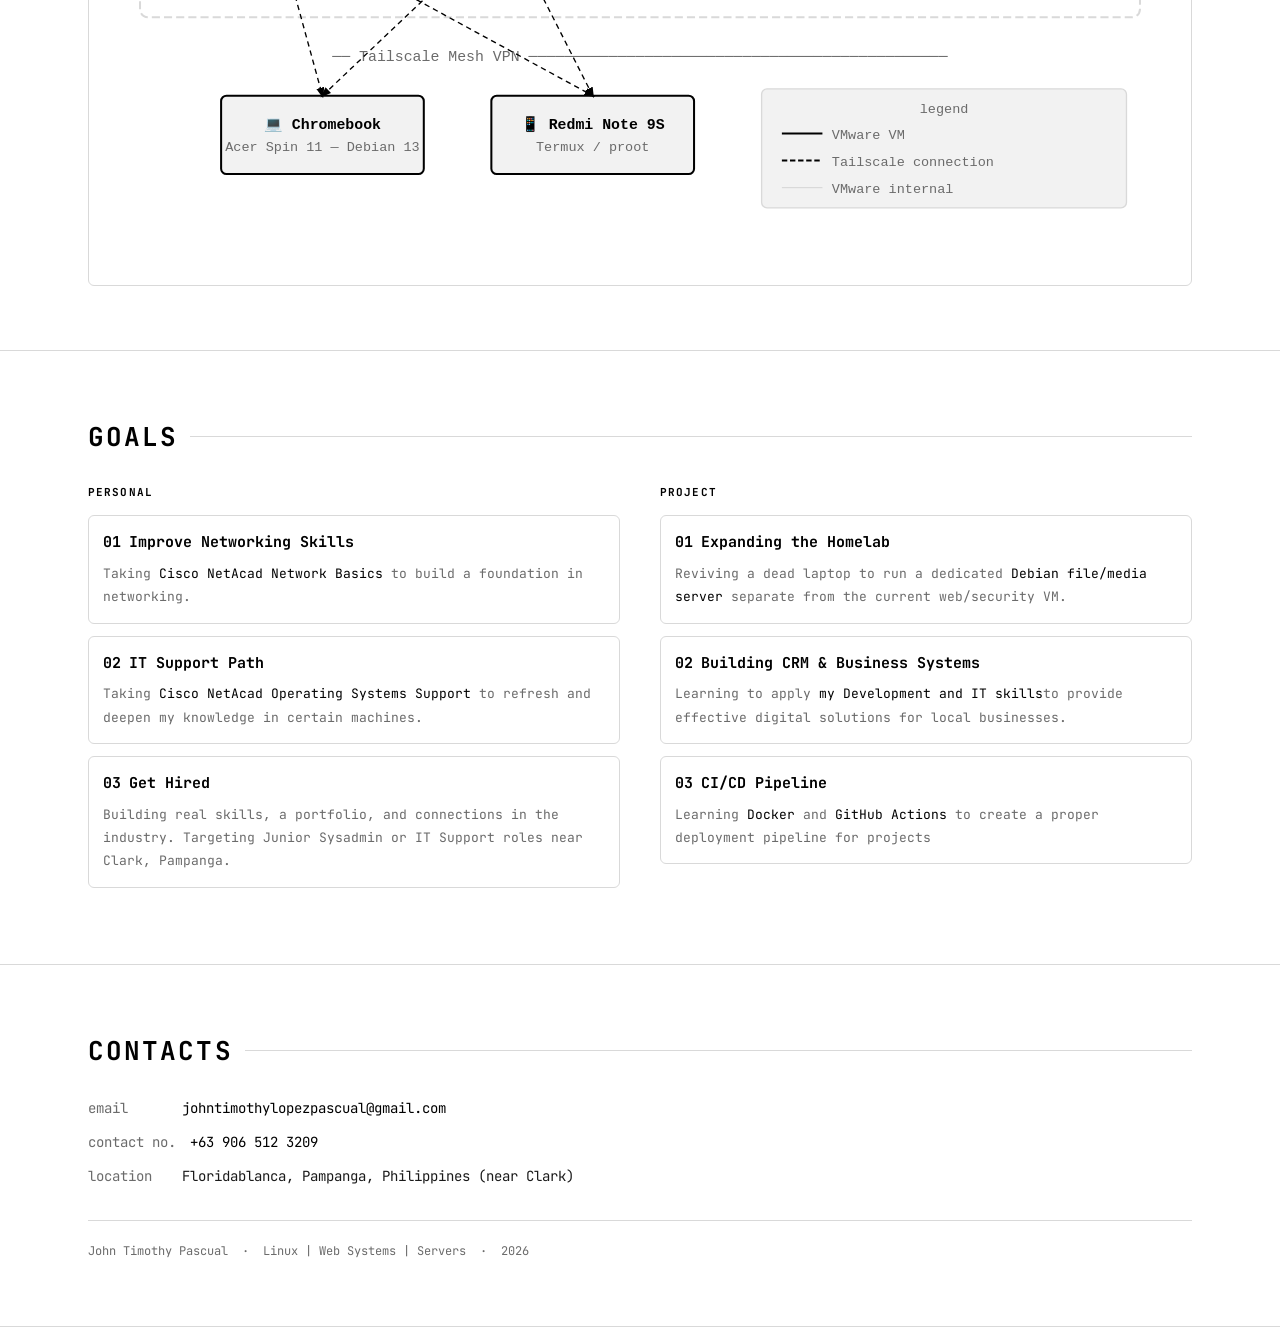
==== commit dc81ea39: "changed the cv name" ====
--- a/index.html
+++ b/index.html
@@ -96,7 +96,7 @@
           <div class="social-row"><span class="social-key">instagram</span><a href="https://instagram.com/jtlpscl" target="_blank">jtlpscl</a></div>
           <div class="social-row"><span class="social-key">threads</span><a href="https://www.threads.com/@jtlpscl" target="_blank">@jtlpscl</a></div>
           <div class="social-row"><span class="social-key">x/twitter</span><a href="https://x.com/juantimoteyo" target="_blank">juantimoteyo</a></div>
-          <div class="social-row"><span class="social-key">email</span><a href="mailto:johntimothylpascual@gmail.com">johntimothylpascual@gmail.com</a></div>
+          <div class="social-row"><span class="social-key">email</span><a href="mailto:johntimothylopezpascual@gmail.com">johntimothylopezpascual@gmail.com</a></div>
         </div>
       </div>
 
@@ -123,6 +123,9 @@
 <div class="certs-row"><a href="https://www.credly.com/badges/4f3239a1-99ec-4b88-9e2e-a7c218c4b2c5/public_url" target="_blank">Cisco NetAcad - Operating Systems Basics</a><div/> 
 <div class="certs-row"><a href="https://www.credly.com/badges/23156e38-650f-4c7b-b5d3-7e821b2edc82/public_url" target="_blank">Cisco NetAcad - Hardware and Upgrade Support</a><div/>
 <div class="certs-row"><a href="https://www.credly.com/badges/4fe860d1-8f79-4340-b2ee-d5729e0ab666/public_url" target="_blank">Cisco NetAcad - Operating Systems Support</a><div/> 
+<div class="certs-row"><a href="https://www.credly.com/badges/1d92c4fc-3bf1-4209-9710-fe5eb0eeb2f4/public_url" target="_blank">Cisco NetAcad - Security and Connectivity Support</a><div/> 
+
+
 
   <div style="font-size:11px;color:var(--text-dim);text-transform:uppercase;letter-spacing:0.1em;margin:20px 0 10px;font-weight:700;">resume</div>
   <a href="assets/cv/Pascual-John-Timothy-CV.pdf" download class="badge" style="display:inline-block;border-radius:4px;">Download CV ↓</a>
@@ -518,7 +521,7 @@
   <div class="container">
     <div class="section-label">contacts</div>
     <div class="contact-list">
-      <div class="contact-row"><span class="contact-key">email</span><a href="mailto:johntimothylpascual@gmail.com">johntimothylpascual@gmail.com</a></div>
+      <div class="contact-row"><span class="contact-key">email</span><a href="mailto:johntimothylopezpascual@gmail.com">johntimothylopezpascual@gmail.com</a></div>
       <div class="contact-row"><span class="contact-key">contact no.</span><a href="https://linkedin.com/in/john-timothy-pascual-0a70b2364" target="_blank">+63 906 512 3209</a></div>
       <!-- <div class="contact-row"><span class="contact-key">github</span><a href="https://github.com/caligula-sni" target="_blank">caligula-sni</a></div>
       <div class="contact-row"><span class="contact-key">instagram</span><a href="https://instagram.com/jtlpscl" target="_blank">jtlpscl</a></div>
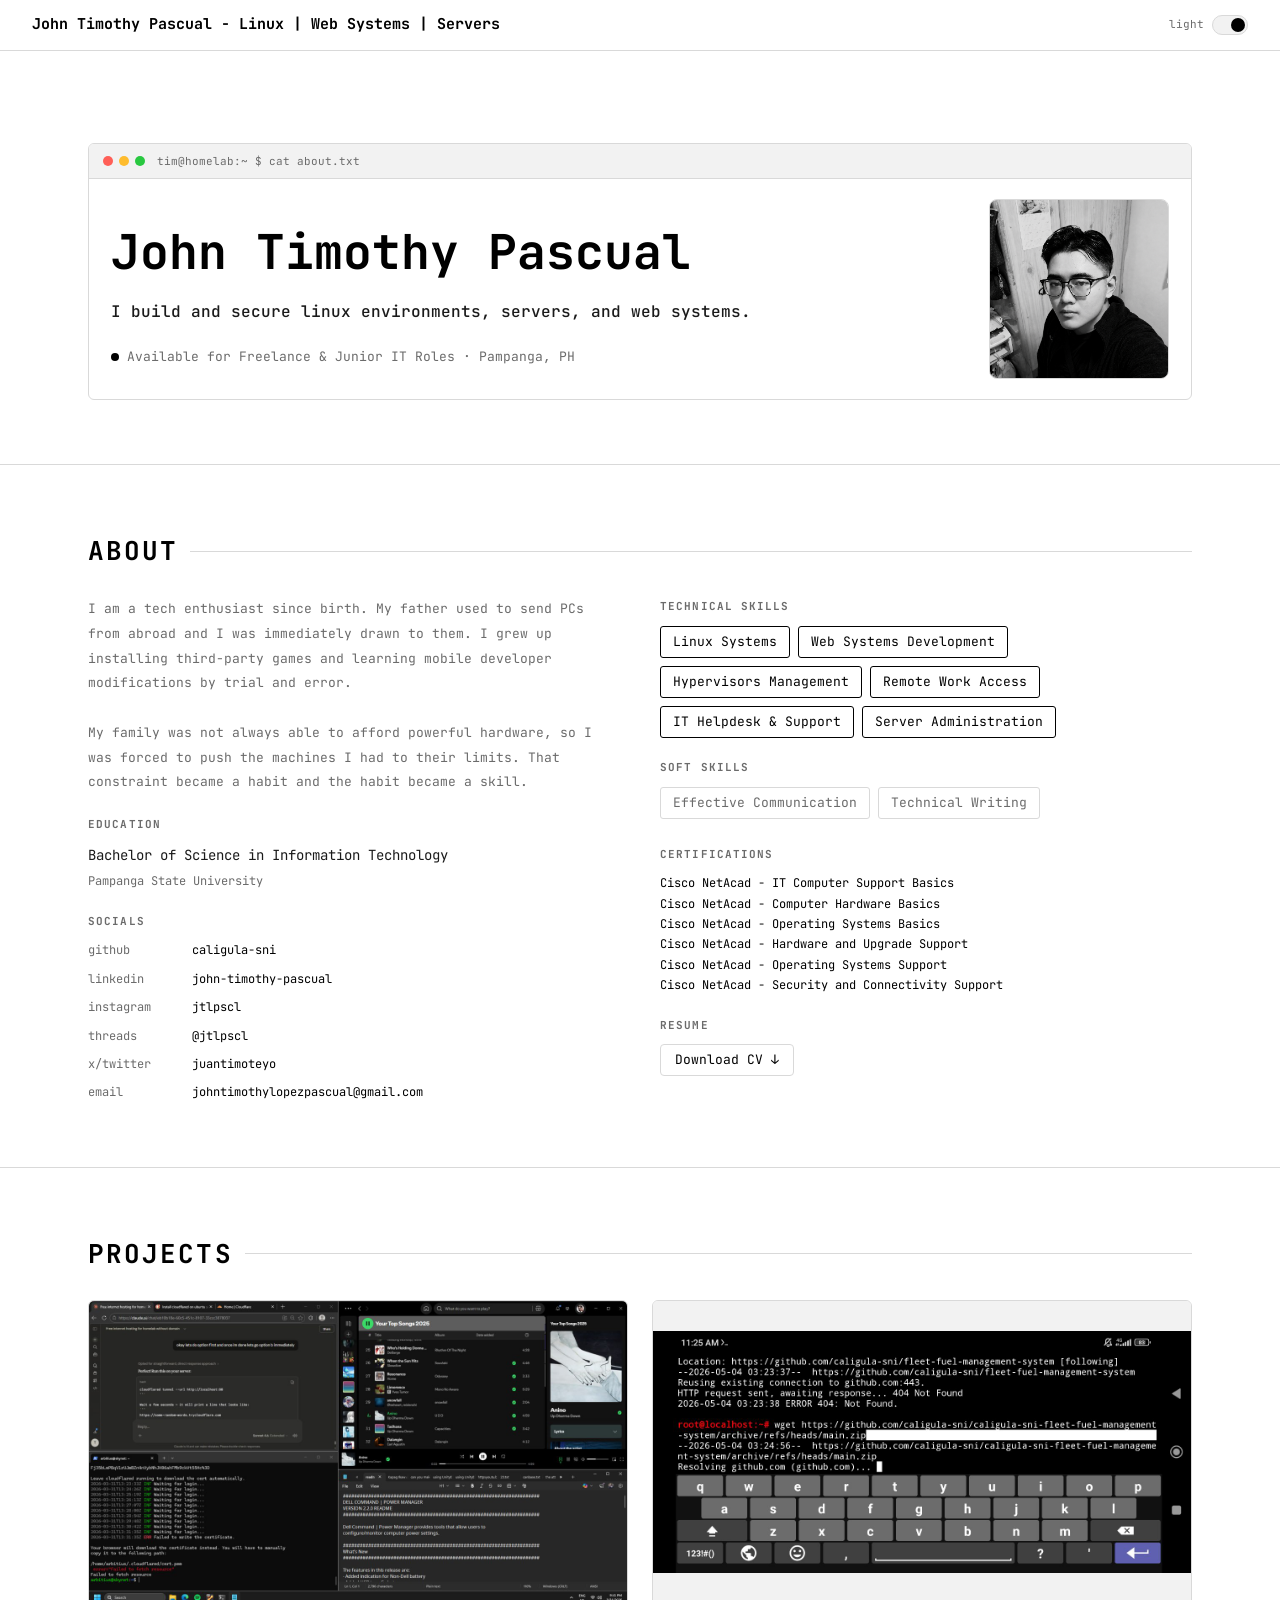
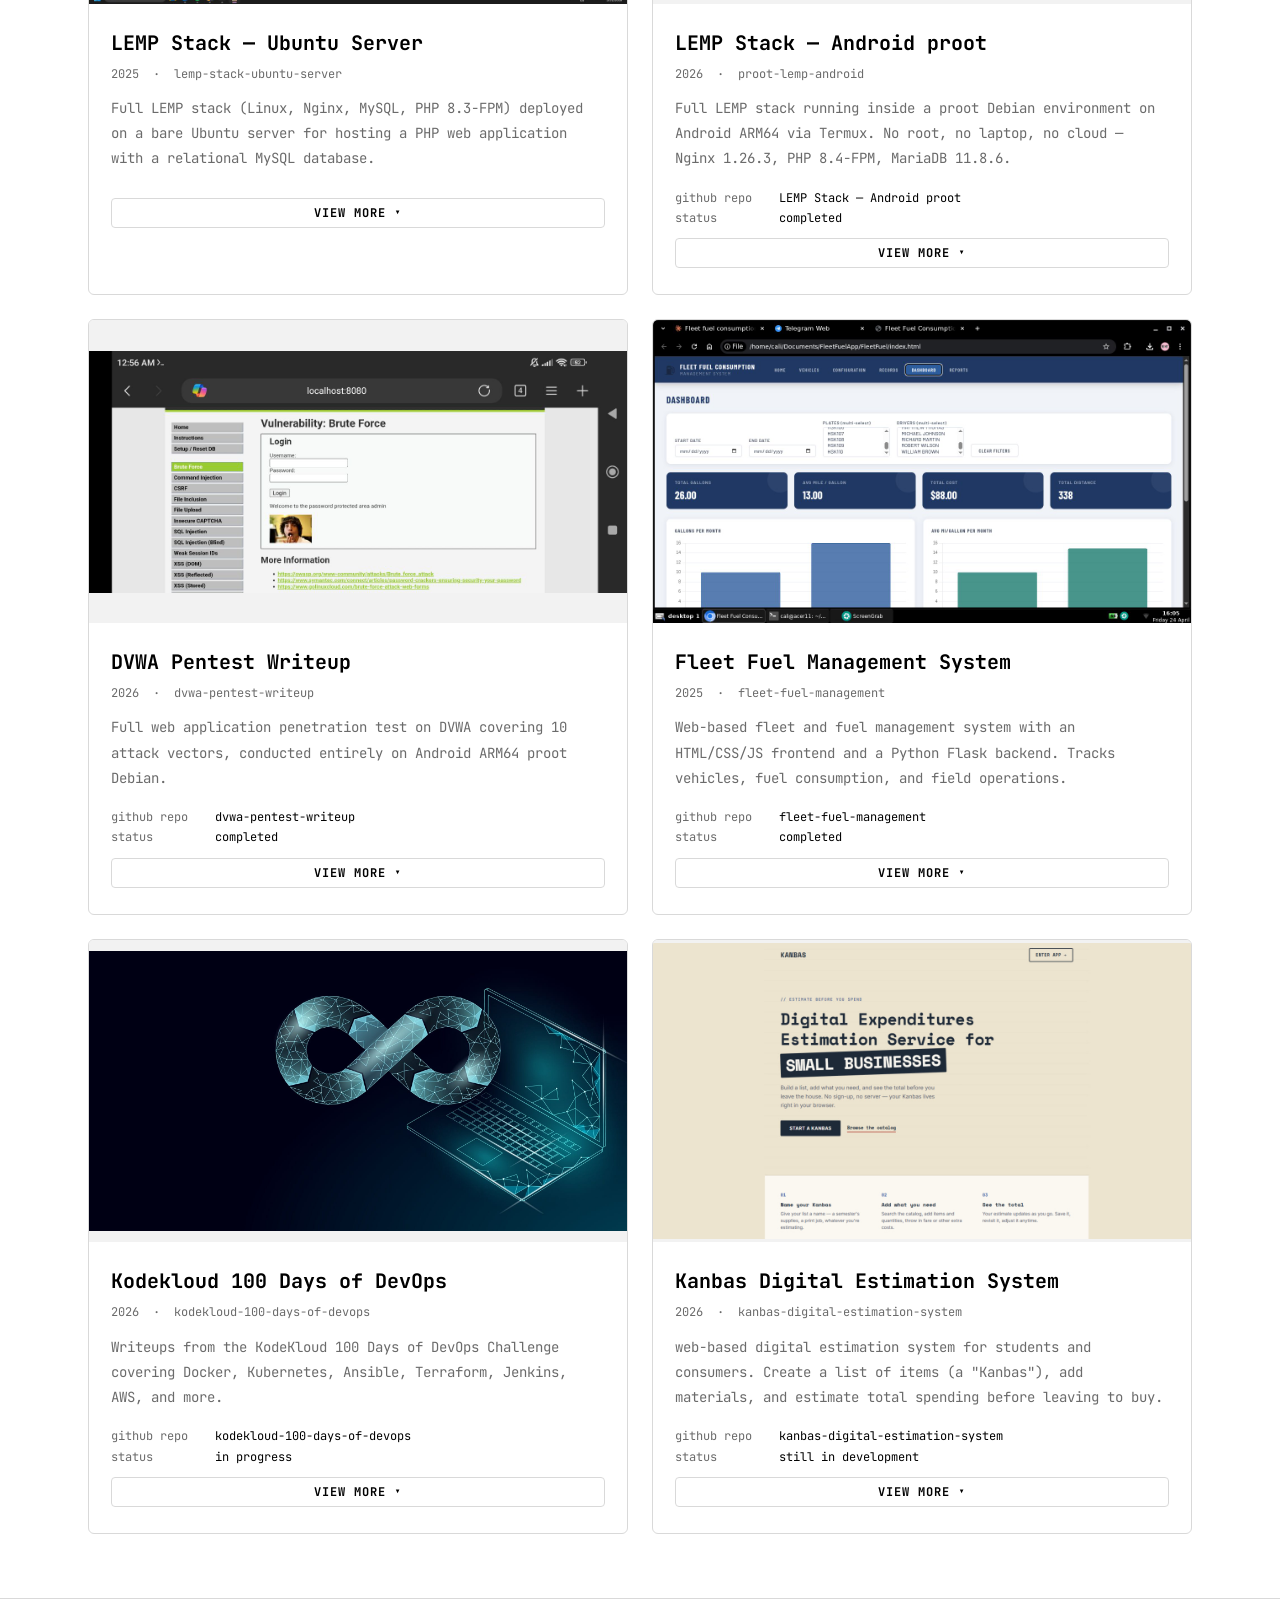
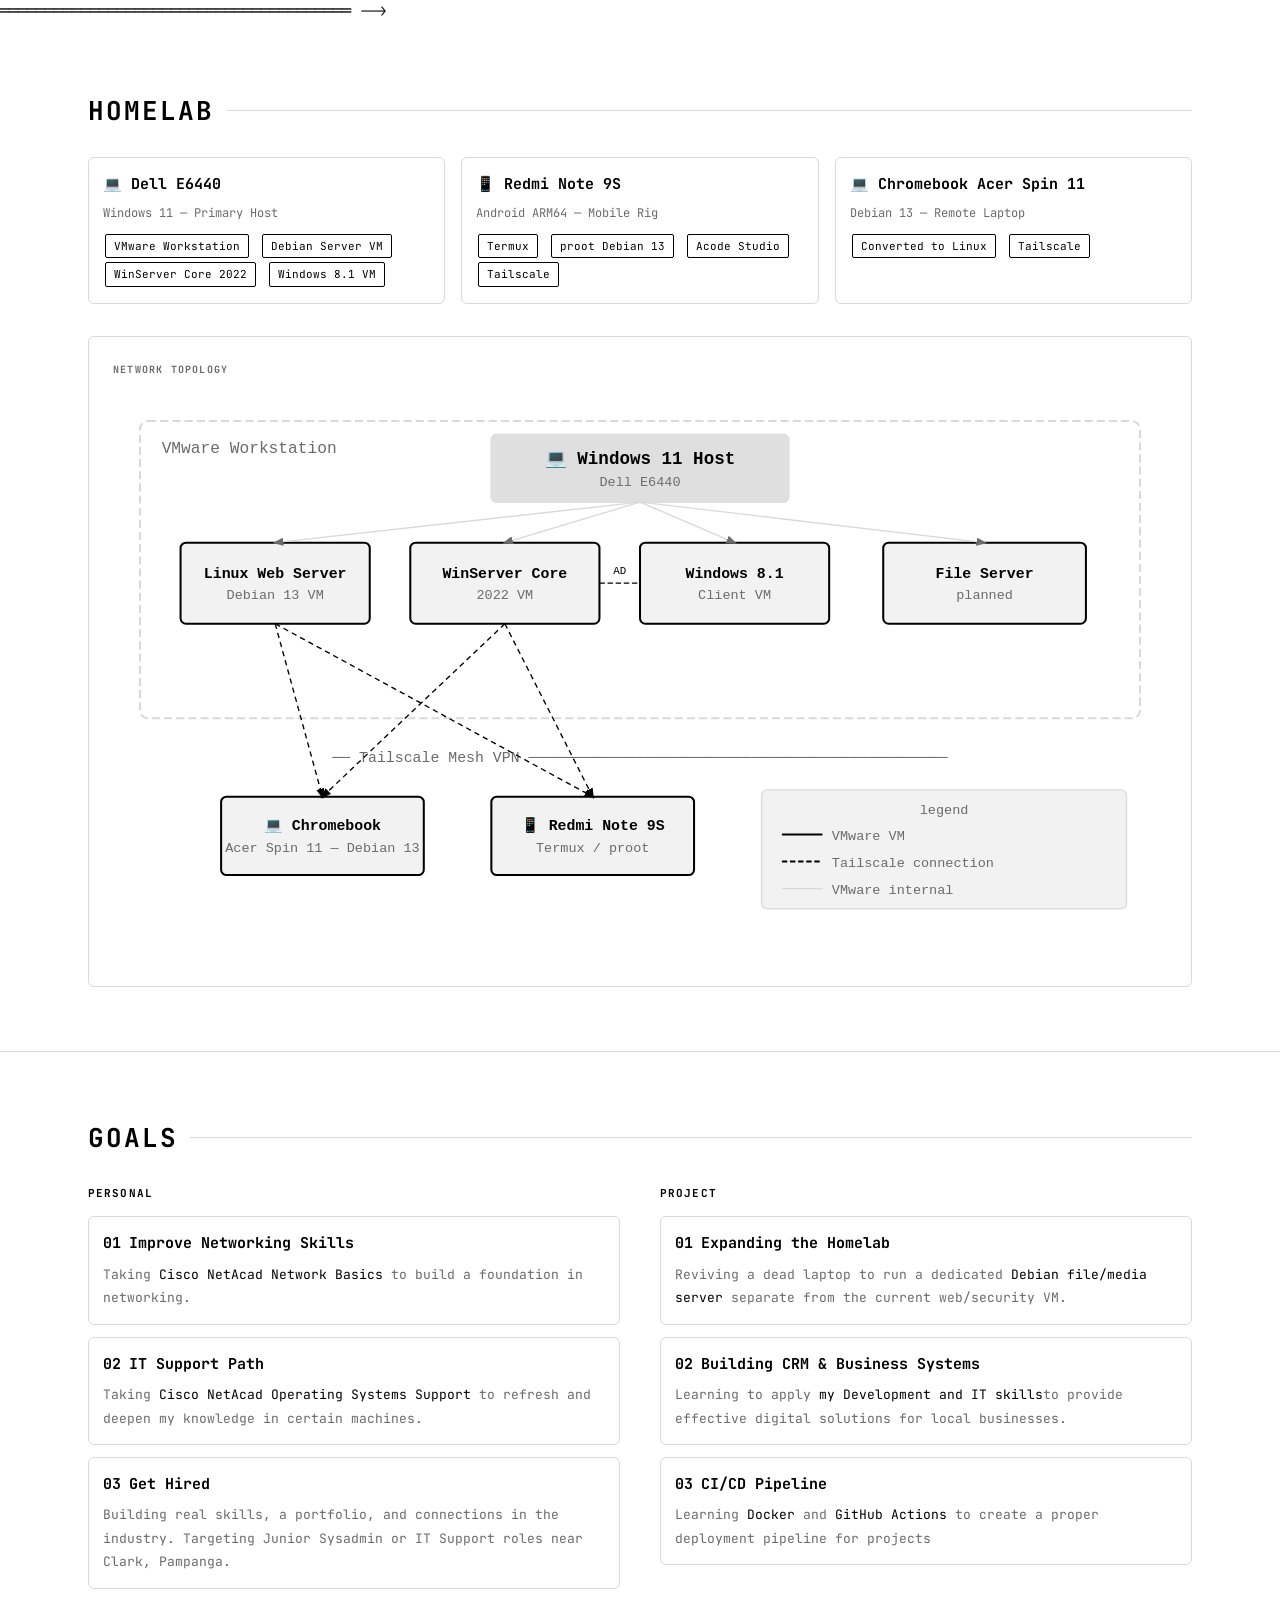
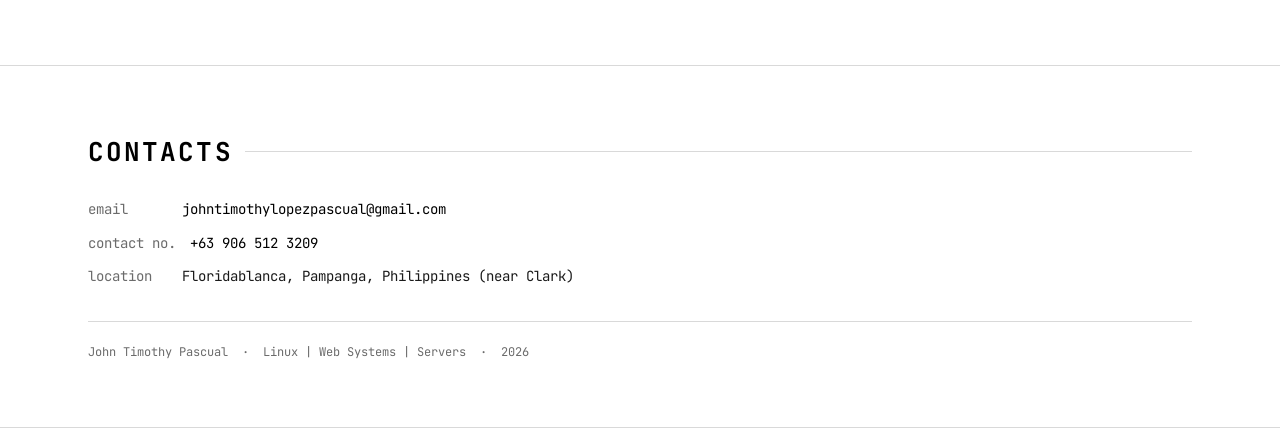
==== commit 74116f66: "added new projects and new info" ====
--- a/index.html
+++ b/index.html
@@ -193,6 +193,8 @@
         <div class="project-name">LEMP Stack — Android proot</div>
         <div class="project-date">2026 &nbsp;·&nbsp; proot-lemp-android</div>
         <div class="project-purpose">Full LEMP stack running inside a proot Debian environment on Android ARM64 via Termux. No root, no laptop, no cloud — Nginx 1.26.3, PHP 8.4-FPM, MariaDB 11.8.6.</div>
+         <div class="social-row"><span class="social-key">github repo</span><a href="https://github.com/caligula-sni/farm-management-system" target="_blank">LEMP Stack — Android proot</a></div>
+         <div class="social-row"><span class="social-key">status</span><a  target="_blank">completed</a></div>
         <button class="project-toggle" onclick="toggleProject(this)">View More ▾</button>
         <div class="project-details">
         <div class="proj-section">Stack</div>
@@ -232,6 +234,8 @@
         <div class="project-name">DVWA Pentest Writeup</div>
         <div class="project-date">2026 &nbsp;·&nbsp; dvwa-pentest-writeup</div>
         <div class="project-purpose">Full web application penetration test on DVWA covering 10 attack vectors, conducted entirely on Android ARM64 proot Debian.</div>
+         <div class="social-row"><span class="social-key">github repo</span><a href="https://github.com/caligula-sni/dvwa-pentest-writeup" target="_blank">dvwa-pentest-writeup</a></div>
+         <div class="social-row"><span class="social-key">status</span><a  target="_blank">completed</a></div>
         <button class="project-toggle" onclick="toggleProject(this)">View More ▾</button>
         <div class="project-details">
         <div class="proj-section">Attack Chain</div>
@@ -303,6 +307,8 @@
         <div class="project-name">Fleet Fuel Management System</div>
         <div class="project-date">2025 &nbsp;·&nbsp; fleet-fuel-management</div>
         <div class="project-purpose">Web-based fleet and fuel management system with an HTML/CSS/JS frontend and a Python Flask backend. Tracks vehicles, fuel consumption, and field operations.</div>
+         <div class="social-row"><span class="social-key">github repo</span><a href="https://github.com/caligula-sni/fleet-fuel-management-system" target="_blank">fleet-fuel-management</a></div>
+         <div class="social-row"><span class="social-key">status</span><a  target="_blank">completed</a></div>
         <button class="project-toggle" onclick="toggleProject(this)">View More ▾</button>
         <div class="project-details">
         <div class="proj-section">Stack</div>
@@ -316,6 +322,70 @@
         <ul class="proj-list">
           <li>Flask is a practical lightweight backend for small management systems</li>
           <li>Python + JS is a fast stack for internal tools and dashboards</li>
+        </ul>
+        </div>
+      </div>
+    </div>
+      <!-- Kodekloud 100 Days of DevOps   -->
+    <div class="project-card">
+      <img src="assets/img/kodekloud.jpg" alt="Kodekloud 100 Days of DevOps" class="project-img">
+      <div class="project-body">
+        <div class="project-name">Kodekloud 100 Days of DevOps</div>
+        <div class="project-date">2026 &nbsp;·&nbsp; kodekloud-100-days-of-devops</div>
+        <div class="project-purpose">Writeups from the KodeKloud 100 Days of DevOps Challenge covering Docker, Kubernetes, Ansible, Terraform, Jenkins, AWS, and more.</div> 
+         <div class="social-row"><span class="social-key">github repo</span><a href="https://github.com/caligula-sni/kodekloud-100-days-of-devops" target="_blank">kodekloud-100-days-of-devops</a></div>
+         <div class="social-row"><span class="social-key">status</span><a  target="_blank">in progress</a></div>
+        <button class="project-toggle" onclick="toggleProject(this)">View More ▾</button>
+        <div class="project-details">
+        <div class="proj-section">Technologies</div>
+        <table class="proj-table">
+          <tr><th>Topics</th><th>Technology</th></tr>
+          <tr><td>OS/Shell</td><td style="color:var(--cyan)">Bash, Linux</td></tr>
+          <tr><td>Version Control</td><td style="color:var(--cyan)">Git, Github</td></tr>
+          <tr><td>Container</td><td style="color:var(--cyan)">Docker</td></tr>
+          <tr><td>Server</td><td style="color:var(--cyan)">Tomcat, Apache</td></tr>
+          <tr><td>Orchaestration</td><td style="color:var(--cyan)">Kubernetes</td></tr>
+          <tr><td>Automation</td><td style="color:var(--cyan)">Cron</td></tr>
+          <tr><td>Config Management</td><td style="color:var(--cyan)">Ansible</td></tr>
+          <tr><td>Scripting</td><td style="color:var(--cyan)">Bash, Python</td></tr>
+          <tr><td>IaC</td><td style="color:var(--cyan)">Terraform</td></tr>
+          <tr><td>Cloud</td><td style="color:var(--cyan)">AWS</td></tr>
+          <tr><td>CI/CD</td><td style="color:var(--cyan)">Jenkins</td></tr>
+        </table>
+        <div class="proj-section">Takeaways</div>
+        <ul class="proj-list">
+          <li>I continously learn different new technology and how they are used in development.</li>
+          <li>I continously learn the understand the different types devOps operations, troubleshooting and processes.</li>
+        </ul>
+        </div>
+      </div>
+    </div>
+
+    <!-- Kanbas Digital Estimation System   -->
+    <div class="project-card">
+      <img src="assets/img/kdes.jpg" alt="Kanbas Digital Estimation System" class="project-img">
+      <div class="project-body">
+        <div class="project-name">Kanbas Digital Estimation System</div>
+        <div class="project-date">2026 &nbsp;·&nbsp; kanbas-digital-estimation-system</div>
+        <div class="project-purpose">web-based digital estimation system for students and consumers. Create a list of items (a "Kanbas"), add materials, and estimate total spending before leaving to buy.</div> 
+         <div class="social-row"><span class="social-key">github repo</span><a href="https://github.com/caligula-sni/kanbas-digital-estimation-system" target="_blank">kanbas-digital-estimation-system</a></div>
+          <div class="social-row"><span class="social-key">status</span><a  target="_blank">still in development</a></div>
+        <button class="project-toggle" onclick="toggleProject(this)">View More ▾</button>
+        <div class="project-details">
+        <div class="proj-section">Stack</div>
+        <table class="proj-table">
+          <tr><th>Components</th><th>Technology</th></tr>
+          <tr><td>Struture</td><td style="color:var(--cyan)">HTML</td></tr>
+          <tr><td>Styles</td><td style="color:var(--cyan)">CSS</td></tr>
+          <tr><td>UI</td><td style="color:var(--cyan)">Javascript</td></tr>
+          <tr><td>Backend</td><td style="color:var(--cyan)">BrowserLocalStorage</td></tr>
+        </table>
+        <div class="proj-section">Features</div>
+        <ul class="proj-list">
+          <li>Browse/search school supply items</li>
+          <li>Create and save Kanbas (item lists) — stored in your browser</li>
+          <li>Add extra costs (fare, fuel, etc.)</li>
+          <li>Auto-calculated total estimate</li>
         </ul>
         </div>
       </div>
